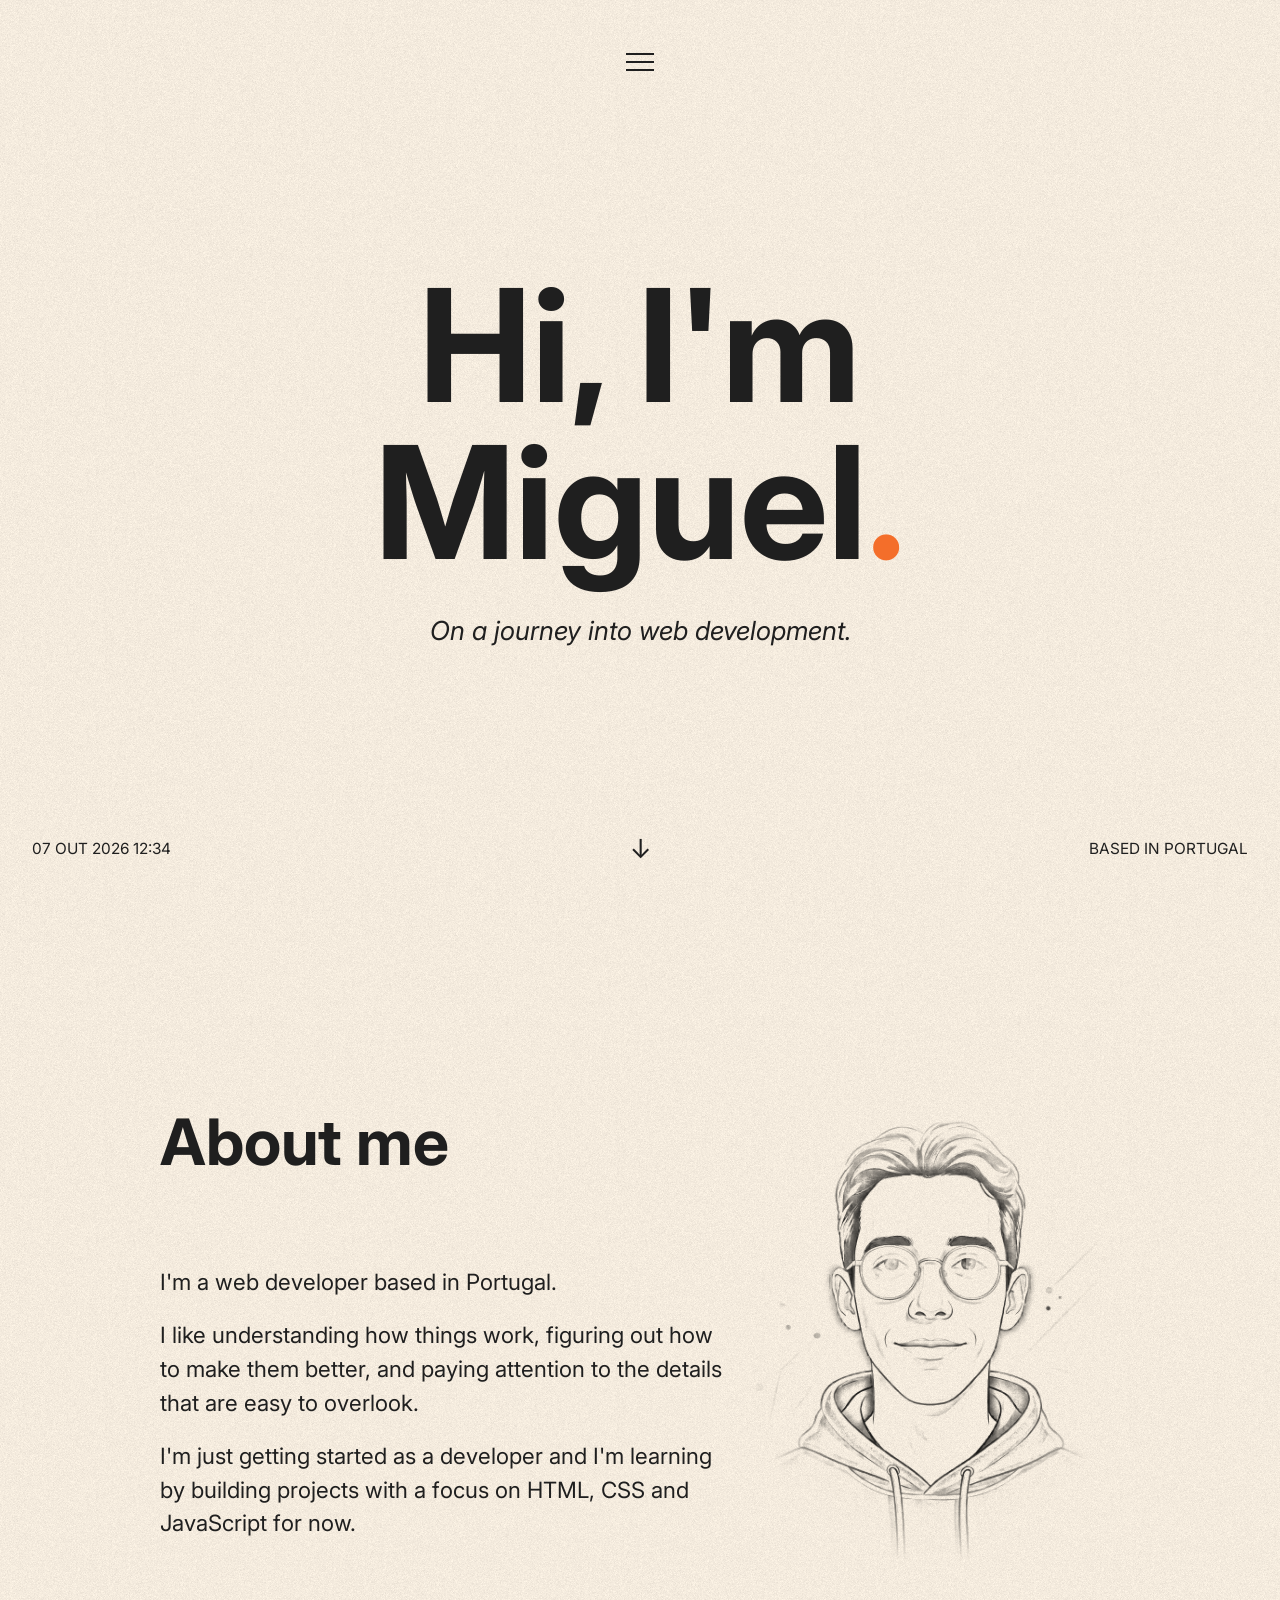
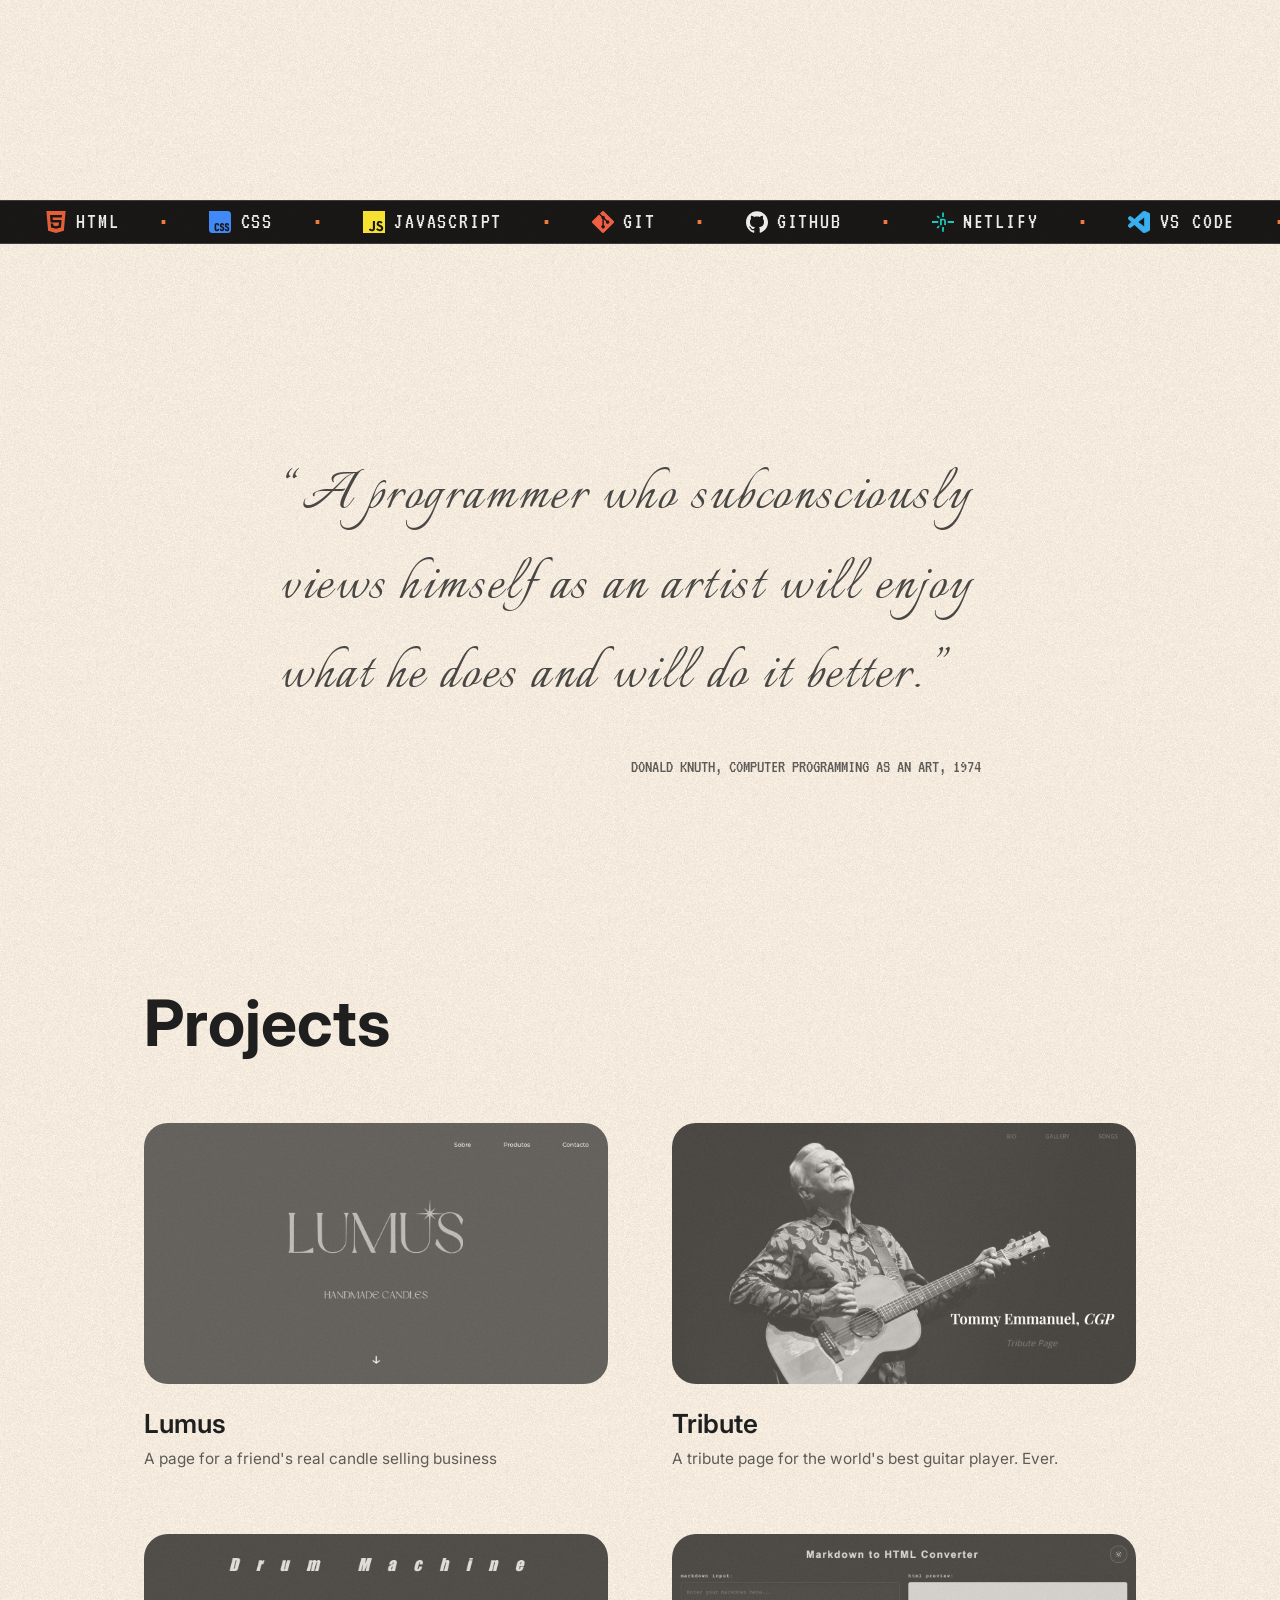
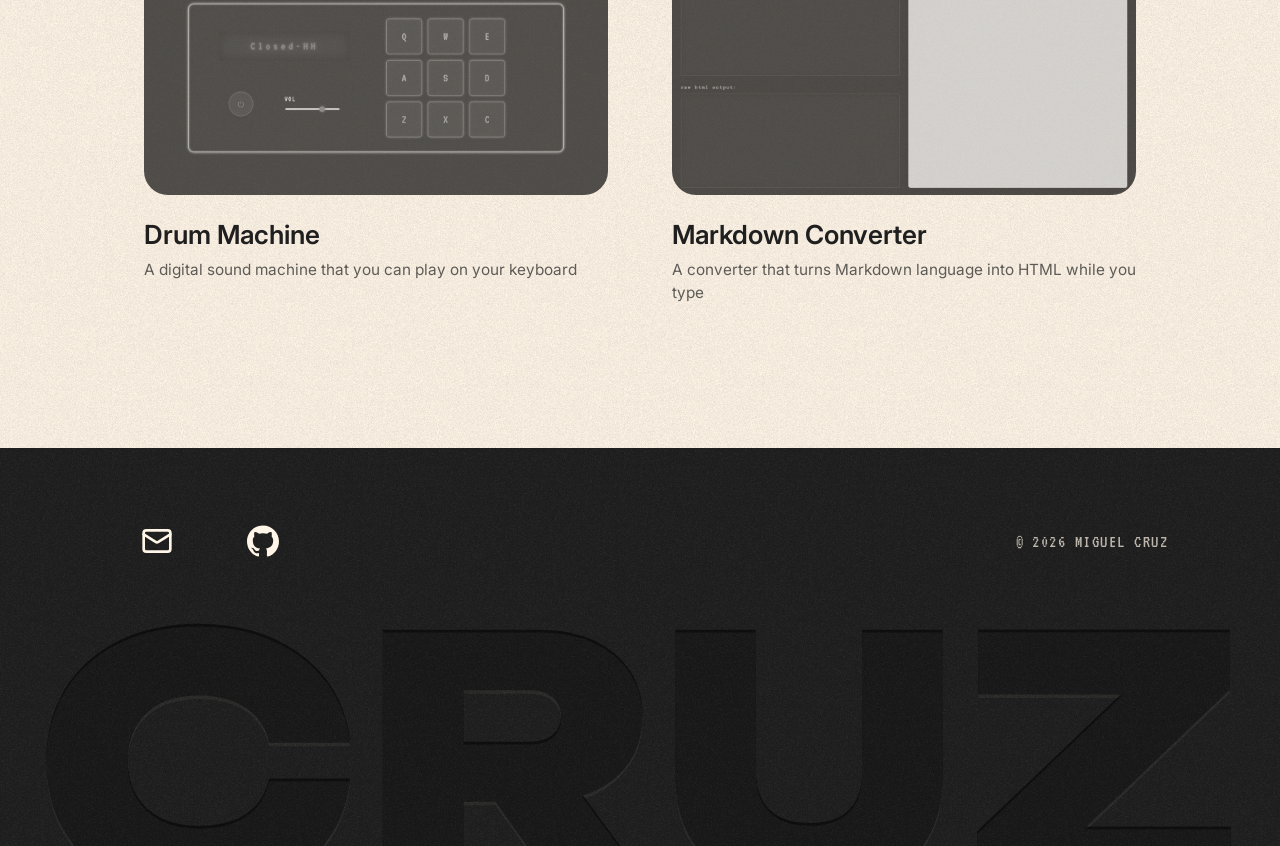
==== personal-portfolio/index.html @ d60a31ed "Add paper grain to page background and polished footer" ====
<!DOCTYPE html>
<html lang="en">
<head>
    <meta charset="UTF-8">
    <meta name="viewport" content="width=device-width, initial-scale=1.0">
    <title>Miguel Cruz | Portfolio</title>
    <meta name="description" content="Portfolio of Miguel Cruz, an aspiring web developer based in Portugal.">

    <!-- Inter font (weights 300 to 700) -->
    <link rel="preconnect" href="https://fonts.googleapis.com">
    <link rel="preconnect" href="https://fonts.gstatic.com" crossorigin>
    <link href="https://fonts.googleapis.com/css2?family=Inter:wght@300..700&family=VT323&family=Italianno&family=Unbounded:wght@800&display=swap" rel="stylesheet">

    <link rel="stylesheet" href="styles.css">
</head>

<body class="debug"> <!-- delete the class="debug" at the end -->



    <!-- === NAVIGATION: 2 links | menu button | 2 links === -->
    <header class="site-header">
        <nav class="island" aria-label="Main">

            <!-- left side: 2 links -->
            <ul class="nav-links nav-links-left">
                <li><a href="#about">About</a></li>
                <li><a href="#projects">Projects</a></li>
            </ul>

            <!-- centre: the three-stripe button (JS will toggle aria-expanded later) -->
            <button class="menu-toggle" type="button" aria-label="Open menu" aria-expanded="false">
                <span></span>
                <span></span>
                <span></span>
            </button>

            <!-- right side: 2 links -->
            <ul class="nav-links nav-links-right">
                <li><a href="#learning">Learning</a></li>
                <li><a href="#contact">Contact</a></li>
            </ul>

        </nav>
    </header>




    <main>
        <!-- === HERO: the first thing a visitor sees === -->
        <section class="hero" id="top">

            <!-- h1 and p div center text -->
            <div class="hero-intro">
                <h1 class="hero-title">Hi, I'm<br>Miguel<span class="dot">.</span></h1>
                <p class="hero-sub">On a journey into <span class="brush">web development</span>.</p>
            </div>

            <!-- bottom row div: clock (left), arrow (centre), location (right) -->
            <div class="hero-details">
                <p class="hero-clock">
                    <span id="clock-date">07 OUT 2026</span>
                    <span id="clock-hours">12</span><span class="clock-colon">:</span><span id="clock-minutes">34</span>
                </p>
                <!-- ↓ is a placeholder; we swap it for an SVG arrow later -->
                <a class="scroll-arrow" href="#about" aria-label="Scroll down">↓</a>
                <p class="hero-location">Based in Portugal</p>
            </div>
        </section>
        



        <!--=== ABOUT SECTION ===-->
        <section class="about" id="about">

            <!-- Title and text -->
            <h2>About me</h2>
            <div class="about-text">
                <p>I'm a web developer based in Portugal.</p>
                <p>I like understanding how things work, figuring out how to make them better, and paying attention to the details that are easy to overlook.</p>
                <p>I'm just getting started as a developer and I'm learning by building projects with a focus on HTML, CSS and JavaScript for now.</p>
            </div>

            <!-- about image -->
            <div class="about-photo">
                <img src="images/me-sketch.png" alt="Sketch portrait of Miguel Cruz">
            </div>
        </section>




        <!--=== STACK STRIP ===-->
        <section class="stack" aria-label="Tools I use">
            <div class="stack-track">

                <ul class="stack-list">
                    <li><span class="icon" style="--icon: url(images/icons/html5.svg)" aria-hidden="true"></span>HTML</li>
                    <li><span class="icon" style="--icon: url(images/icons/css.svg)" aria-hidden="true"></span>CSS</li>
                    <li><span class="icon" style="--icon: url(images/icons/javascript.svg)" aria-hidden="true"></span>JavaScript</li>
                    <li><span class="icon" style="--icon: url(images/icons/git.svg)" aria-hidden="true"></span>Git</li>
                    <li><span class="icon" style="--icon: url(images/icons/github.svg)" aria-hidden="true"></span>GitHub</li>
                    <li><span class="icon" style="--icon: url(images/icons/netlify.svg)" aria-hidden="true"></span>Netlify</li>
                    <li><span class="icon" style="--icon: url(images/icons/vscode.svg)" aria-hidden="true"></span>VS Code</li>
                </ul>

                <!-- exact copy, for the endless loop: hidden from screen readers -->
                <ul class="stack-list" aria-hidden="true">
                    <li><span class="icon" style="--icon: url(images/icons/html5.svg)"></span>HTML</li>
                    <li><span class="icon" style="--icon: url(images/icons/css.svg)"></span>CSS</li>
                    <li><span class="icon" style="--icon: url(images/icons/javascript.svg)"></span>JavaScript</li>
                    <li><span class="icon" style="--icon: url(images/icons/git.svg)"></span>Git</li>
                    <li><span class="icon" style="--icon: url(images/icons/github.svg)"></span>GitHub</li>
                    <li><span class="icon" style="--icon: url(images/icons/netlify.svg)"></span>Netlify</li>
                    <li><span class="icon" style="--icon: url(images/icons/vscode.svg)"></span>VS Code</li>
                </ul>

            </div>
        </section>




        <!--=== QUOTE SECTION ===-->
        <section class="statement">
            <blockquote>
                <p class="statement-text">“A programmer who subconsciously views himself as an artist will enjoy what he does and will do it better.”</p>
                <footer class="statement-source">Donald Knuth, <cite>Computer Programming as an Art</cite>, 1974</footer>
            </blockquote>
        </section>


    

        <!--=== PROJECTS SECTION ===-->
        <section class="projects" id="projects">
            <h2>Projects</h2>
            <div class="project-list">

                <a class="project-card" href="https://lumuscandles.netlify.app" target="_blank" rel="noopener noreferrer">
                    <img src="images/lumus.png" alt="Screenshot of the Lumus candle landing page">
                    <h3>Lumus</h3>
                    <p>A page for a friend's real candle selling business</p>
                </a>

                <a class="project-card" href="https://tribute-page-tommy.netlify.app"   target="_blank" rel="noopener noreferrer">
                    <img src="images/tribute.jpg" alt="Screenshot of the tribute page">
                    <h3>Tribute</h3>
                    <p>A tribute page for the world's best guitar player. Ever.</p>
                </a>

                <a class="project-card" href="https://miguel-drum-machine.netlify.app" target="_blank" rel="noopener noreferrer">
                    <img src="images/drum-machine.png" alt="Screenshot of the drum machine">
                    <h3>Drum Machine</h3>
                    <p>A digital sound machine that you can play on your keyboard</p>
                </a>

                <a class="project-card" href="https://markdown-converter-fcc.netlify.app" target="_blank" rel="noopener noreferrer">
                    <img src="images/markdown-converter.png" alt="Screenshot of the Markdown converter">
                    <h3>Markdown Converter</h3>
                    <p>A converter that turns Markdown language into HTML while you type</p>
                </a>

            </div>
        </section>
    </main>

    <!--=== FOOTER ===-->
    <footer class="site-footer">

        <!-- top row: icon links on the left, copyright on the right (the row pushes them to opposite edges) -->
        <div class="footer-top">
            <nav class="footer-links" aria-label="Footer">
                <!-- icon only, so aria-label tells screen readers what each link is -->
                <a href="mailto:miguelcruz.1715@gmail.com" aria-label="Email">
                    <svg class="footer-icon" viewBox="0 0 24 24" fill="none" stroke="currentColor" stroke-width="2" stroke-linecap="round" stroke-linejoin="round" aria-hidden="true">
                        <rect width="20" height="16" x="2" y="4" rx="2"/>
                        <path d="m22 7-8.97 5.7a1.94 1.94 0 0 1-2.06 0L2 7"/>
                    </svg>
                </a>

                <a href="https://github.com/miguel1715" target="_blank" rel="noopener noreferrer" aria-label="GitHub">
                    <span class="icon" style="--icon: url(images/icons/github.svg)" aria-hidden="true"></span>
                </a>

            </nav>

            <p class="footer-copy">© 2026 Miguel Cruz</p>
        </div>

        <!-- big faded name, decoration only (hidden from screen readers) -->
        <p class="footer-name" aria-hidden="true">CRUZ</p>
    </footer>

    <script src="script.js" defer></script>

</body>
</html>
---- personal-portfolio/styles.css ----
/*.debug * {
  outline: 1px solid red;
}


/*  THEME COLOURS + FONTS + SIZES */

/*  LIGHT THEME  */
:root {
  --bg: #FFF6E8;
  --text: #1F1F1F;
  --accent: #f46e2a;
  --bg-subtle: #F7EBD5;
  --grain: 0.09;
  --grain-blend: multiply;

  --font-main: "Inter", system-ui, -apple-system, "Segoe UI", Roboto, Arial, sans-serif;
  --font-screen: "VT323", "Courier New", monospace;
  --font-hand: "Italianno", "Apple Chancery", cursive;
  --font-display: "Unbounded", "Arial Black", sans-serif;   /* the big footer name */

  --screen-bg: #000;          /* OLED #black */
  --screen-text: #ebebeb;        /* text names */
  --screen-bezel: #2a2a2a;    /* faint edge lines */

  --text-xs: clamp(0.875rem, 0.8rem + 0.2vw, 1rem);
  --text-sm: clamp(1.25rem, 1rem + 0.8vw, 1.875rem);
  --text-md: clamp(2.25rem, 1.2rem + 3.6vw, 4rem);
  --text-lg: clamp(3.5rem, 1.5rem + 6vw, 6.5rem);
  --text-xl: clamp(4rem, 1rem + 11vw, 10.625rem);
}

/*  DARK THEME  */
:root[data-theme="dark"] {
  --bg: #1F1F1F;
  --text: #FFF6E8;
  --accent: #FF8B52;
  --bg-subtle: #2A2A2A;

  --screen-bg: #FFF6E8;
  --screen-text: #1F1F1F;
  --screen-bezel: #E6D8BD;
  --grain: 0.3;
  --grain-blend: overlay;   /* overlay shows on dark colours */
}
:root[data-theme="dark"] .stack-list li:nth-child(3) { /* darker #yellow for theme switch js icon */
  --brand: #d4a900; 
}


/* ABOUT PHOTO LIGHT BULB EFFECT FOR DARK THEME */
:root[data-theme="dark"] .about-photo {

  /* the light: a cream rectangle that the masks cut into a beam */
  background: var(--text);

  /* three marks stacked */
  -webkit-mask-image:   /* safari */
    /* 1. the cone */
    conic-gradient(from 162deg at 50% -55%, transparent 0deg, #000 10deg, #000 26deg, transparent 36deg),
    /* 2. top/bottom fade */
    linear-gradient(to bottom, transparent 0%, #000 8%, #000 35%, transparent 100%),
    /* 3. left/right fade */
    linear-gradient(to left, transparent 0%, #000 40%, #000 60%, transparent 100%);

  mask-image:
    /* 1. the cone */
    conic-gradient(from 162deg at 50% -55%, transparent 0deg, #000 10deg, #000 26deg, transparent 36deg),
    /* 2. top/bottom fade */
    linear-gradient(to bottom, transparent 0%, #000 8%, #000 35%, transparent 100%),
    /* 3. left/right fade */
    linear-gradient(to left, transparent 0%, #000 40%, #000 60%, transparent 100%);

  /* show only where all marks overlap */
  -webkit-mask-composite: source-in;  /* safari */
  mask-composite: intersect;          /* other browsers */

    opacity: 0;   /* the light is OFF: the portrait is there, but very dark */
}

  /* JavaScript adds "is-visible" - light flicker effect */
:root[data-theme="dark"] .about-photo.is-visible {
    animation: bulb-on 0.2s 1.5s step-end forwards;
  /* name | duration | delay | jump between keyframes instead of blending | stay on the last value */
}

/* the flicker: each step is an instant jump */
@keyframes bulb-on {
  0%   { opacity: 1; }   /* switch flicks on */
  30%  { opacity: 0.12; } /* flickers off */
  55%  { opacity: 1; }   /* on */
  70%  { opacity: 0.4; } /* dips */
  85%  { opacity: 1; }  /* on, and it stays */
  100% { opacity: 1; }
}

:root[data-theme="dark"] .about-photo img {
  filter: none;   /* no blur and no fade: the sketch is simply there */
}

/*  --------------------------------  */


/*  RESET PAGE LAYOUT  */
*, *::before, *::after {
  margin: 0;
  padding: 0;
  box-sizing: border-box;
}

html {
  scroll-behavior: smooth;
}


/*  --------------------------------  */


/*  MAIN PAGE STYLING  */

body {
  background-color: var(--bg);
  color: var(--text);
  font-family: var(--font-main);
  font-size: var(--text-sm);
  font-weight: 400;
  line-height: 1.5;
  position: relative;   /* the grain layer is positioned inside the body */
}

/* PAPER GRAIN: a noise layer behind all the content, over the page colour */
body::before {
  content: "";
  position: absolute;
  inset: 0;                        /* covers the whole page, top to bottom */
  z-index: -1;                     /* behind the text and images, above the background colour */
  background-image: url(images/noise.png);   /* the same noise file as the footer */
  mix-blend-mode: var(--grain-blend);   /* each theme picks its own blend */
  opacity: var(--grain);           /* strength comes from the theme variable above */
  pointer-events: none;            /* clicks go through it */
}

h1 {
  font-size: var(--text-xl);
  font-weight: 700;
  line-height: 1;
}

h2 {
  font-size: var(--text-md);
  font-weight: 700;
  line-height: 1.1;
}

h3 {
  font-size: var(--text-sm);
  font-weight: 600;
}

a {
  color: inherit;
  text-decoration: none;
}

img {
  display: block;
  max-width: 100%;
}


/*  --------------------------------  */


/*  NAV: THE ISLAND  */

.site-header {
  --island-size: 75px;  /* the full size. The island inherits it; the scrolled rule overrides it only on the island */
  --island-hover-size: 75px;  /* same as --island-size, so hover square and open bar are the same height */
  position: fixed;
  top: 1.5rem;
  left: 0;
  width: 100%;
  height: var(--island-size); /* the header is always as tall as the biggest island */
  z-index: 100;
  display: flex;
  justify-content: center;    /* centred horizontally */
  align-items: center;   /* centred vertically */
  padding: 0 2rem;
  pointer-events: none;  /* the empty strip doesn't block clicks on the page below */
}

/* the island itself: one box that changes width */
.island {
  position: relative;   /* lets the #black ::before layer sit inside the island */
  pointer-events: auto;  /* the island is clickable */
  display: flex;
  align-items: center;
  width: var(--island-size);  /* CLOSED: a square, same size as the button */
  height: var(--island-size);
  background: transparent;  /* ::before layer adds the background */
  color: var(--text);
  border-radius: 25%;
  overflow: hidden;  /* hides the links while narrow, and rounds off the #black layer's corners */
  transition: width 0.6s cubic-bezier(0.32, 0.72, 0, 1),  /* Apple-like curve */
              height 0.4s cubic-bezier(0.32, 0.72, 0, 1),  
              border-radius 0.6s cubic-bezier(0.32, 0.72, 0, 1),
              color 0.35s
}

/* THE BLACK LAYER: sits behind the stripes and links, covers the whole island */
.island::before {
  content: "";
  position: absolute;
  inset: 0;  /* fills the island, and follows it as it stretches */
  background: var(--text);
  clip-path: circle(0% at 50% 50%);  /* HIDDEN: a circle of size 0 in the exact centre */
  transition: clip-path 0.50s ease;
}

/* HOVER while closed: the circle grows until the square is full */
.island:not(.is-open):hover,
.island:not(.is-open):has(.menu-toggle:focus-visible) {
  color: var(--bg);    /* stripes turn #white */
  --island-size: var(--island-hover-size);  /* grows by size, not by scale, so the stripes stay the same */
}

.island:not(.is-open):hover::before,
.island:not(.is-open):has(.menu-toggle:focus-visible)::before {
  clip-path: circle(75% at 50% 50%);
}

/* JavaScript adds the class "is-open" */
.island.is-open {
  width: 100%;   /* stretches across the header */
  border-radius: 40px;
  color: var(--bg);
}

.island.is-open::before {
  clip-path: circle(150% at 50% 50%); /* much bigger, so the long bar is fully #black */
}

/* SCROLLED + closed: */
.island.is-scrolled:not(.is-open) {
  --island-size: 48px;
  color: var(--bg);   /* #white stripes on the #black square */
}

.island.is-scrolled:not(.is-open)::before {
  clip-path: circle(75% at 50% 50%);   /* #black layer fully on */
}

/* hovering it brings back the full-size version */
.island.is-scrolled:not(.is-open):hover {
  --island-size: var(--island-hover-size);
}


/* THE BUTTON inside the island */
.menu-toggle {
  position: relative;    /* keeps the button painted on top of the #black layer */
  display: flex;
  flex-direction: column;   /* stacks the 3 stripes */
  justify-content: center;
  align-items: center;   /* centres the stripes horizontally, whatever the button width */
  gap: 6px;
  width: var(--island-size);  /* same number as the island */
  height: var(--island-size);
  padding: 0;                 /* no more size-based padding */
  background: transparent;
  border: none;
  color: inherit;   /* uses the island's colour */
  cursor: pointer;
}

.menu-toggle span {
  display: block;
  width: 28px;
  height: 2px;
  background: currentColor;  /* stripes follow the colour above */
}


/* THE LINK LISTS */
.nav-links {
  position: relative; /* paints the links above the #black layer */
  list-style: none;
  display: flex;
  justify-content: space-evenly;
  flex: 1;  /* each list takes half of the free space... */
  min-width: 0;  /* flex item shrinks to nothing */
  font-size: var(--text-xs);
  white-space: nowrap; /* link text never wraps during the resize */
  opacity: 0;  /* CLOSED: invisible... */
  visibility: hidden;
  transition: opacity 0.25s, visibility 0s 0.25s;
}

.island.is-open .nav-links {
  opacity: 1;
  visibility: visible;
  transition: opacity 0.7s 0.1s, visibility 0s;  /* waits 0.1s so the bar is partly open first */
}

/* LINK HOVER: colored underline grows left to right, shrinks right to left */
.nav-links a {
  position: relative;
  padding-block: 0.25rem;
}

.nav-links a::after {
  content: "";
  position: absolute;
  left: 0;
  bottom: 0;
  width: 100%;
  height: 2px;
  background: var(--accent);
  transform: scaleX(0);     /* hidden: squashed to zero width */
  transform-origin: left;     /* leaving: shrinks toward the left */
  transition: transform 0.3s;
}

.nav-links a:hover::after,
.nav-links a:focus-visible::after {
  transform: scaleX(1);
  transform-origin: left;  /* starting: grows from the left */
}


/*  --------------------------------  */


/*  HERO  */
.hero {
  min-height: 100svh;   /* full visible screen height */
  display: flex;
  flex-direction: column;   /* title, subtitle, then bottom row, top to bottom */
  padding: 6rem 2rem 2rem;   /* big top padding so the fixed nav doesn't cover the text */
}

.hero-intro {
  margin-top: auto;
  align-self: center;
  text-align: center;
}

.dot {
  color: var(--accent);
}

.hero-sub {
  margin-top: 1.5rem;
  font-size: var(--text-sm);
  font-weight: 400;
  line-height: 2;
  font-style: italic;
}

.brush {
  position: relative;
}

.hero-details {
  margin-top: auto; /* pushes the bottom row to the bottom of the hero */
  display: grid;
  grid-template-columns: 1fr auto 1fr;
  align-items: center;
  font-size: var(--text-xs);
  text-transform: uppercase;
}

.hero-location {
  justify-self: end;
}

.scroll-arrow {
  font-size: var(--text-sm);
}


/*  --------------------------------  */


/*  ABOUT SECTION */

.about {
  min-height: 100svh;
  display: grid;
  grid-template-columns: 3fr 2fr;   /* text column | photo column */
  gap: 2rem 0.5rem;
  align-items: center; 
  align-content: center;
  max-width: 64rem;
  margin-inline: auto;
  padding: 10rem 2rem 13rem;
}

.about-photo {
  aspect-ratio: 4 / 5; /* portrait shape */
  grid-column: 2;    /* right-hand column */
  grid-row: 1 / 3; /* starts at row 1 (level with the title) and ends after row 2 (the text) */
}

.about-photo img {
  width: 100%;
  height: 100%;
  object-fit: cover;
  
  /* image blend and sketch like effect */
  mix-blend-mode: multiply;
  
  -webkit-mask-image: radial-gradient(ellipse closest-side at center, #000 60%, transparent 100%);
  mask-image: radial-gradient(ellipse closest-side at center, #000 60%, transparent 100%);

  filter: blur(40px) opacity(0); /* hidden state: blurry and invisible */
  transition: filter 2s ease;  /* it takes 2 seconds to sharpen and appear */
}

/* JavaScript toggle Class */
.about-photo.is-visible img {
  filter: blur(0) opacity(1);
}

.about-text {
  max-width: 45ch;      /* about 45 characters per line */
  align-self: end;      /* the text block sits at the bottom, level with the photo's bottom */
  font-size: 1.4rem;
  line-height: 1.5;
  padding-bottom: 24px;
}

/* the reset removed paragraph margins, so we add space between the two paragraphs */
.about-text p + p {
  margin-top: 1.25rem;
}

/*  --------------------------------  */


/*  STACK STRIP  */

.stack {
  --stack-gap: 4rem;
  position: relative;
  padding: 0.4rem 0;
  background: var(--screen-bg);
  color: var(--screen-text);
  border-block: 1px solid var(--screen-bezel);
  overflow: hidden;
  filter: opacity(90%);
}

/* the track holds both lists side by side, and slides to the left */
.stack-track {
  display: flex;
  width: max-content;  /* as wide as both lists together */
  animation: stack-scroll 20s linear infinite; /* 20 seconds per loop, constant speed, forever */
}


.stack-list {
  list-style: none;
  display: flex;
  flex-shrink: 0;
  min-width: 100vw;               /* still fills wide monitors */
  font-family: var(--font-screen);
  font-size: 1.4rem;
  line-height: 1.3;
  text-transform: uppercase;
  letter-spacing: 0.08em;
}

/* each item grows equally to fill the list, with half a gap of space on each side */
.stack-list li {
  position: relative;                   /* the dot is positioned against this li */
  flex: 1 0 auto;                       /* grow to share any free space, never shrink */
  display: flex;
  justify-content: center;              /* icon + name stay centred in the li */
  padding-inline: calc(var(--stack-gap) / 2);
  align-items: center;
}

/* the dot sits on the right edge of the li, i.e. exactly between two items */
.stack-list li::after {
  content: "•";
  position: absolute;
  color: var(--accent);
  right: 0;
  transform: translateX(50%);           /* centres the dot on that edge */
}

.icon {
  display: inline-block;
  width: 1em;                  /* as big as the text */
  height: 1em;
  margin-right: 0.4em;
  background: currentColor;    /* uses the colour of the text */
  
  /* Safari */
  -webkit-mask: var(--icon) center / contain no-repeat;   
  mask: var(--icon) center / contain no-repeat;
}

/* each icon takes its own brand colour (set per item below) */
.stack-list .icon {
  color: var(--brand, #fff); /* falls back to #white if an item has no colour */
}

/* brand colours, in the same order as the list in your HTML */
.stack-list li:nth-child(1) { --brand: #e34f26; }  /* HTML5 */
.stack-list li:nth-child(2) { --brand: #2d7ff9; }  /* CSS */
.stack-list li:nth-child(3) { --brand: #f7df1e; }  /* JavaScript */
.stack-list li:nth-child(4) { --brand: #f05032; }  /* Git */
.stack-list li:nth-child(5) { --brand: var(--screen-text); }  /* GitHub: follows the strip's text colour */
.stack-list li:nth-child(6) { --brand: #00c7b7; }  /* Netlify */
.stack-list li:nth-child(7) { --brand: #23a9f2; }  /* VS Code */



/*  --------------------------------  */


/*  STATEMENT SECTION */

.statement {
  padding: 13rem 9rem;
  display: flex;
  justify-content: center;
  align-items: center;
}

.statement-text {
  font-family: var(--font-hand);
  font-size: calc(var(--text-md));
  max-width: 30ch;
  font-weight: 400;
  line-height: 1.4;
  letter-spacing: 0.04em;
  opacity: 0.8;
  filter: blur(0.4px);
}


/* who said it, below the quote */
.statement-source {
  margin-top: 2rem;
  padding-right: 1.2rem;
  font-family: var(--font-screen);
  font-size: 1.15rem;
  text-transform: uppercase;
  opacity: 0.7;
  text-align: end;
}

.statement-source cite {
  font-style: normal;   /* cite was italic by default */
}

/*  --------------------------------  */


/*  PROJECTS SECTION  */
.projects {
  padding: 0rem 9rem 9rem;
}

.projects h2 {
  margin-bottom: 4rem;
}

.project-list {
  display: grid;
  grid-template-columns: repeat(2, 1fr); /* 2x2 grid for four projects */
  gap: 4rem;     /* 4rem between rows, 4rem between columns */
}

.project-card img {
  width: 100%;
  aspect-ratio: 16 / 9;   /* matches your screenshots, so almost nothing is cropped */
  object-fit: cover;    /* crops to fill the box instead of squashing */
  border-radius: 24px;
  background: var(--bg-subtle);  /* shows a tinted box until the image exists */
}

.project-card h3 {
  position: relative;   /* the underline is positioned relative to the title */
  display: inline-block;   /* title line box is only as wide as the title */
  margin-top: 1.25rem;
  margin-bottom: 0.1rem;   /* more space between the title and the paragraph */
  padding-bottom: 0.15rem; /* room below the letters, so tjhe letters g and j never touch the underline */
}

/* the #orange line: hidden at rest, same behaviour as the nav links */
.project-card h3::after {
  content: "";
  position: absolute;
  left: 0;
  bottom: 0;
  width: 100%;
  height: 2px;
  background: var(--accent);
  transform: scaleX(0);  /* shrinked to nothing */
  transform-origin: left;   /* grows from the left, shrinks back toward the left */
  transition: transform 0.3s;
}

/* hovering anywhere on the card draws the line */
.project-card:hover h3::after,
.project-card:focus-visible h3::after {
  transform: scaleX(1);
}

.project-card p {
  font-size: var(--text-xs);
  opacity: 0.7;      /* a bit softer than the title */
}


/*  --------------------------------  */



/* === FOOTER === */
.site-footer {
    overflow: hidden; /* crops the big name at the bottom edge */
    padding: 4rem 1rem 0;
    background: var(--text);  /* the colours swap depending on the theme */
    color: var(--bg);
    position: relative; /* the grain layer is positioned inside the footer */
}

/* grain: a layer of noise laid over the whole footer */
.site-footer::after {
    content: "";    /* needs a content to exist */
    position: absolute;
    inset: 0;  /* covers the whole footer */
    background-image: url(images/noise.png);
    mix-blend-mode: soft-light;   /* mixes the noise into what's underneath instead of covering it */
    opacity: 0.17;   /* how strong the grain is */
    pointer-events: none;   /* the icons still react */
}

.footer-top {
    padding: 0rem 6rem 0rem 7rem;
    display: flex;
    justify-content: space-between;
    align-items: center;
    flex-wrap: wrap;  /* stacks on narrow screens */
    gap: 1.5rem 2rem;
}

.footer-copy {
    font-family: var(--font-screen); /* VT323, like the strip */
    font-size: 1.15rem;
    text-transform: uppercase;
    letter-spacing: 0.08em;
    opacity: 0.7;
}

.footer-links {
    display: flex;
    gap: 3rem;
}

/* plain icon links for now: no border or background, styling comes later */
.footer-links a {
    display: flex;
    padding: 13px;
}

.footer-links .icon {
    width: 2rem;
    height: 2rem;
    margin-right: 0;
}

.footer-icon {
    width: 2rem;
    height: 2rem;
}

/* hover styling / spinning */
.footer-links .icon,
.footer-icon {
    transition: transform 0.7s cubic-bezier(0.34, 1.56, 0.64, 1);   /* the 1.56 being > 1 makes the coin effect go beyond the 180º a bit and bounce back */
}

.footer-links a:hover .icon,
.footer-links a:hover .footer-icon,
.footer-links a:focus-visible .icon,
.footer-links a:focus-visible .footer-icon {
    transform: perspective(300px) rotateY(180deg) scale(1.15);
}


/* the big name: wide, dim and cropped by the footer's bottom edge */
.footer-name {
    margin-top: 1rem;
    font-family: var(--font-display);
    font-size: 27cqw;   /* no container here, so this is 1% of the screen width, like vw */    
    font-weight: 800;
    line-height: 0.75;
    text-align: center;
    color: color-mix(in srgb, var(--text) 82%, black); /* letters a bit darker than the footer, so they look pressed in */
    text-shadow:
        0 -0.008em 0 rgba(0, 0, 0, 0.55),  /* dark edge on top. the rim casts into the letter */
        0 0.01em 0 color-mix(in srgb, var(--bg) 5%, transparent);  /* light edge underneath catching the lower lip */
    transform: translateY(18%);
    user-select: none;
    pointer-events: none;  /* this fixes the icons not working when hovered. bit name covers the bottom of the button */
}


/*  --------------------------------  */



/*  ANIMATIONS  */

/* moving the track left by 50% */
@keyframes stack-scroll {
  to { transform: translateX(-50%); }
}


/*  --------------------------------  */


/*  ACCESSIBILITY  */

/* turns smooth scrolling and other animations off for people who ask their system for less motion */
@media (prefers-reduced-motion: reduce) {
  html { scroll-behavior: auto; }
  
  /* stops stack bar motion */
  .stack-track {
    animation: none; width: auto; justify-content: center; 
  }
  .stack-list {
    min-width: 0; 
  }
  .stack-list[aria-hidden="true"] {
    display: none;
  }

    /* dark theme: skip the flicker, the light is just on */
  :root[data-theme="dark"] .about-photo {
    opacity: 1;
  }
  :root[data-theme="dark"] .about-photo.is-visible {
    animation: none;
  }

    /* footer icons: no spin */
  .footer-links a:hover .icon,
  .footer-links a:hover .footer-icon,
  .footer-links a:focus-visible .icon,
  .footer-links a:focus-visible .footer-icon {
    transform: none;
  }
}


/*  --------------------------------  */


/*  RESPONSIVENESS  */

/* on narrow screens the two columns stack: title above, text below */
@media (max-width: 800px) {
  .about {
    grid-template-columns: 1fr;
  }
}

/* only on devices with a mouse: greyscale at rest, colour on hover */
@media (hover: hover) and (pointer: fine) {
  .project-card img {
    filter: grayscale(1) opacity(70%);
    transition: filter 0.4s, transform 0.4s;
  }

  .project-card:hover img,
  .project-card:focus-visible img {
    filter: grayscale(0) opacity(100%);   /* colour comes back */
    transform: scale(1.02);
  }
}
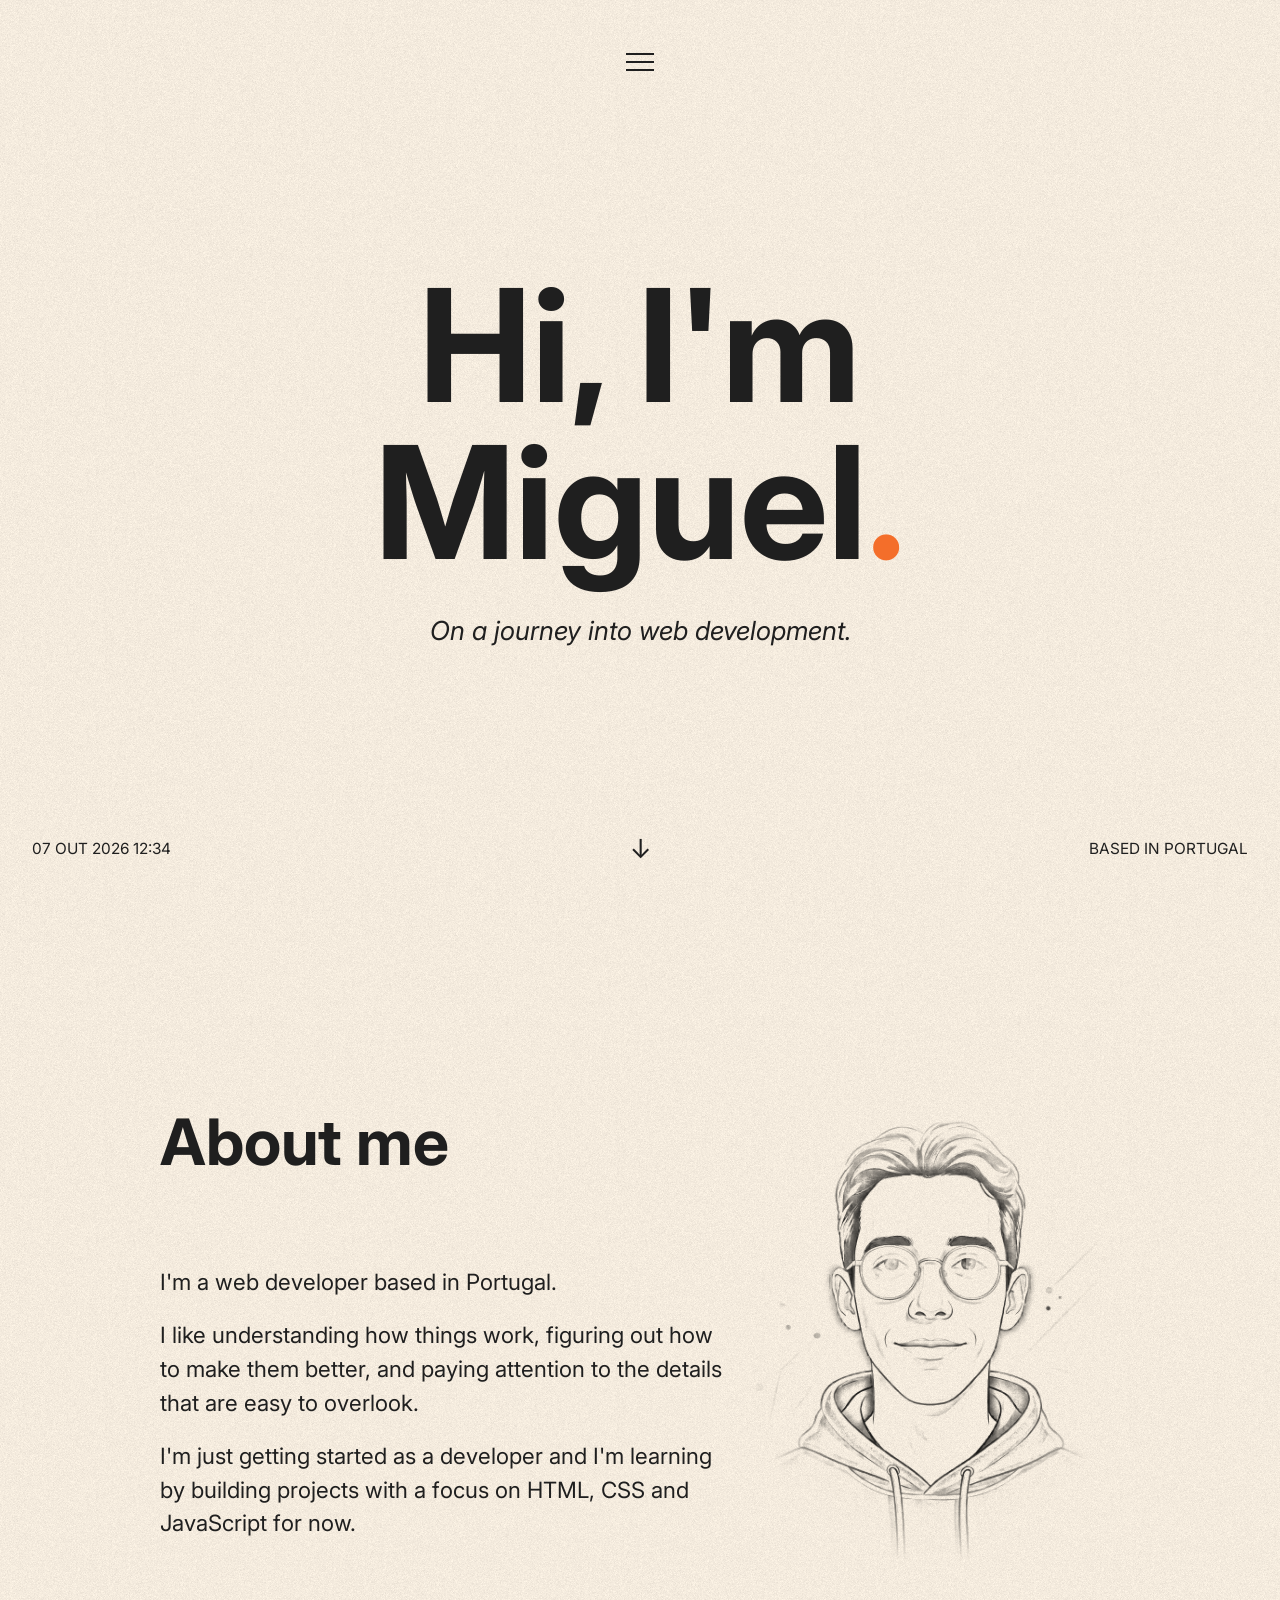
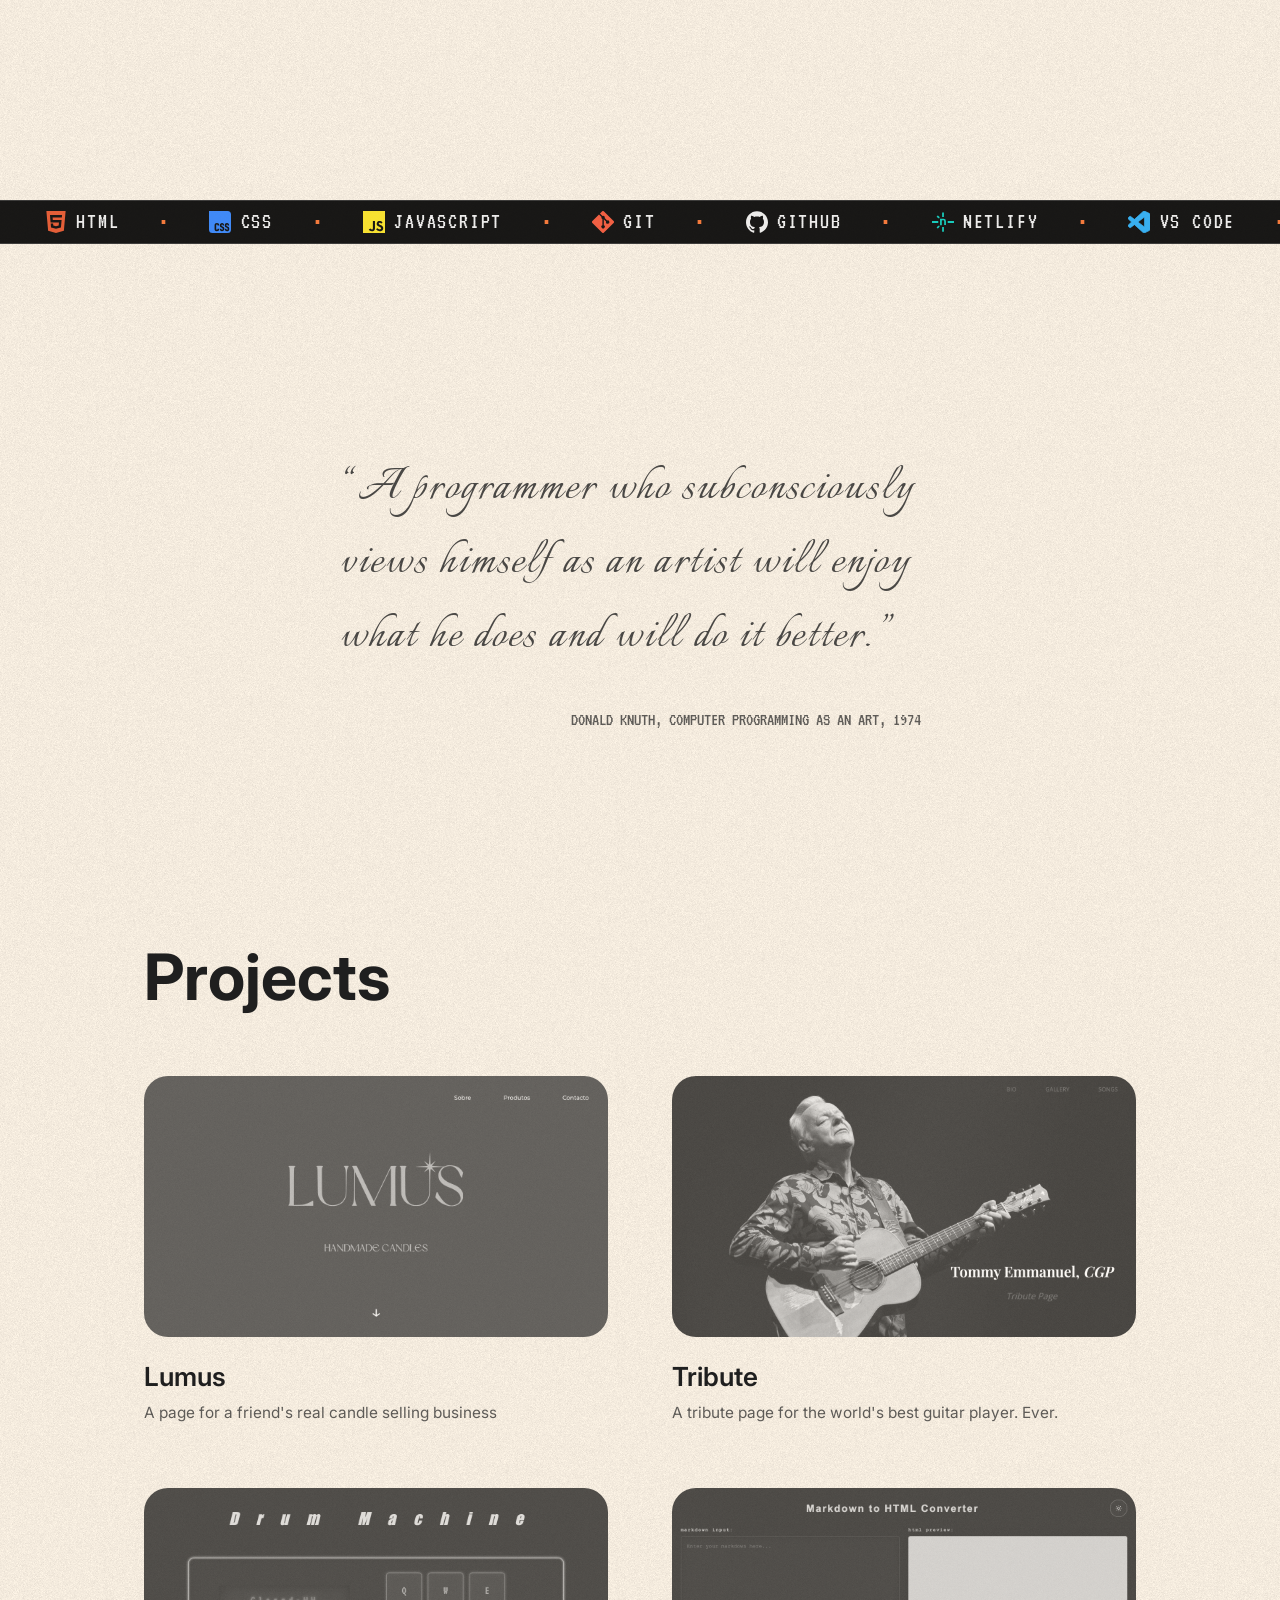
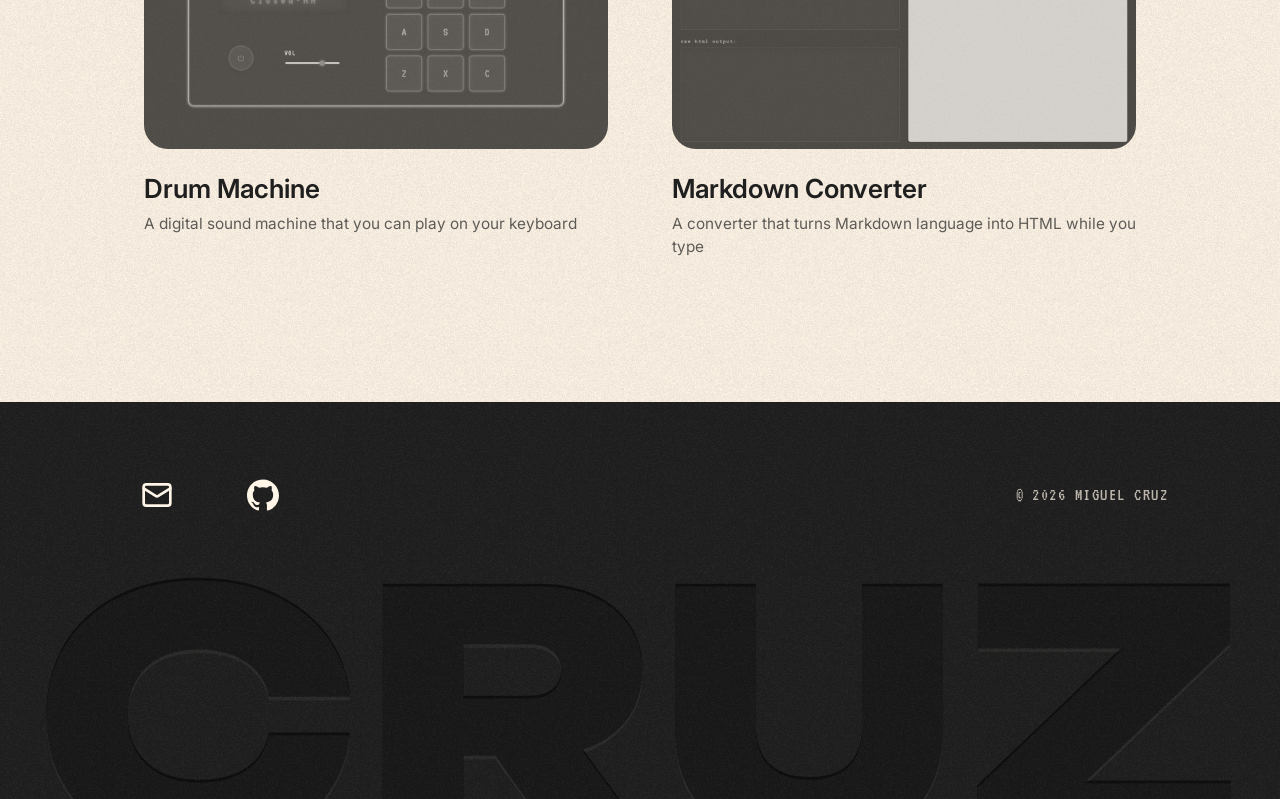
==== commit 8ff0537c: "Add theme switch, finish nav and footer, fix Firefox footer lag" ====
--- a/personal-portfolio/index.html
+++ b/personal-portfolio/index.html
@@ -14,15 +14,13 @@
     <link rel="stylesheet" href="styles.css">
 </head>
 
-<body class="debug"> <!-- delete the class="debug" at the end -->
+<body>
 
-
-
-    <!-- === NAVIGATION: 2 links | menu button | 2 links === -->
+    <!-- === NAVIGATION: 2 links | menu button | 1 link + 1 button === -->
     <header class="site-header">
         <nav class="island" aria-label="Main">
 
-            <!-- left side: 2 links -->
+           <!-- left side: about + projects -->
             <ul class="nav-links nav-links-left">
                 <li><a href="#about">About</a></li>
                 <li><a href="#projects">Projects</a></li>
@@ -35,17 +33,20 @@
                 <span></span>
             </button>
 
-            <!-- right side: 2 links -->
+            <!-- right side: contact + theme button -->
             <ul class="nav-links nav-links-right">
-                <li><a href="#learning">Learning</a></li>
                 <li><a href="#contact">Contact</a></li>
+                <!-- theme switch -->
+                <li>
+                    <button class="theme-toggle" type="button" aria-label="Switch to dark theme">
+                        <span class="theme-labels" aria-hidden="true"><span>Light</span><span>Dark</span></span>
+                        <span class="theme-thumb" aria-hidden="true"></span>
+                    </button>
+                </li>
             </ul>
 
         </nav>
     </header>
-
-
-
 
     <main>
         <!-- === HERO: the first thing a visitor sees === -->
@@ -63,14 +64,12 @@
                     <span id="clock-date">07 OUT 2026</span>
                     <span id="clock-hours">12</span><span class="clock-colon">:</span><span id="clock-minutes">34</span>
                 </p>
-                <!-- ↓ is a placeholder; we swap it for an SVG arrow later -->
+                <!-- ↓ is a placeholder ??  -->
                 <a class="scroll-arrow" href="#about" aria-label="Scroll down">↓</a>
                 <p class="hero-location">Based in Portugal</p>
             </div>
         </section>
         
-
-
 
         <!--=== ABOUT SECTION ===-->
         <section class="about" id="about">
@@ -168,8 +167,7 @@
     </main>
 
     <!--=== FOOTER ===-->
-    <footer class="site-footer">
-
+    <footer class="site-footer" id="contact">
         <!-- top row: icon links on the left, copyright on the right (the row pushes them to opposite edges) -->
         <div class="footer-top">
             <nav class="footer-links" aria-label="Footer">
@@ -181,20 +179,16 @@
                     </svg>
                 </a>
 
-                <a href="https://github.com/miguel1715" target="_blank" rel="noopener noreferrer" aria-label="GitHub">
+                <a href="https://github.com/miguel1715" target="_blank" aria-label="GitHub">
                     <span class="icon" style="--icon: url(images/icons/github.svg)" aria-hidden="true"></span>
                 </a>
-
             </nav>
-
             <p class="footer-copy">© 2026 Miguel Cruz</p>
         </div>
 
         <!-- big faded name, decoration only (hidden from screen readers) -->
         <p class="footer-name" aria-hidden="true">CRUZ</p>
     </footer>
-
     <script src="script.js" defer></script>
-
 </body>
 </html>
--- a/personal-portfolio/styles.css
+++ b/personal-portfolio/styles.css
@@ -1,8 +1,3 @@
-/*.debug * {
-  outline: 1px solid red;
-}
-
-
 /*  THEME COLOURS + FONTS + SIZES */
 
 /*  LIGHT THEME  */
@@ -81,17 +76,7 @@
   /* JavaScript adds "is-visible" - light flicker effect */
 :root[data-theme="dark"] .about-photo.is-visible {
     animation: bulb-on 0.2s 1.5s step-end forwards;
-  /* name | duration | delay | jump between keyframes instead of blending | stay on the last value */
-}
-
-/* the flicker: each step is an instant jump */
-@keyframes bulb-on {
-  0%   { opacity: 1; }   /* switch flicks on */
-  30%  { opacity: 0.12; } /* flickers off */
-  55%  { opacity: 1; }   /* on */
-  70%  { opacity: 0.4; } /* dips */
-  85%  { opacity: 1; }  /* on, and it stays */
-  100% { opacity: 1; }
+  /* name, duration, delay, jump between keyframes, stay on the last value */
 }
 
 :root[data-theme="dark"] .about-photo img {
@@ -287,6 +272,7 @@
   list-style: none;
   display: flex;
   justify-content: space-evenly;
+  align-items: center;
   flex: 1;  /* each list takes half of the free space... */
   min-width: 0;  /* flex item shrinks to nothing */
   font-size: var(--text-xs);
@@ -327,6 +313,70 @@
   transform-origin: left;  /* starting: grows from the left */
 }
 
+/* THEME SWITCH BUTTON  */
+.theme-toggle {
+  position: relative;
+  display: flex;
+  align-items: center;
+  width: 8rem;
+  height: 2.6rem;
+  padding: 10px 5px 10px;
+  background: transparent;
+  border: 1.5px solid color-mix(in srgb, currentColor 35%, transparent);   /* faint edge, like before */
+  border-radius: 0.6rem;            /* about 25% of the height: a fixed value, because 25% of the width would be too round */
+  color: inherit;                   /* follows the island colour */
+  cursor: pointer;
+  transition: border-color 0.3s;
+}
+
+.theme-toggle:hover,
+.theme-toggle:focus-visible {
+  border-color: currentColor;       /* the edge gets stronger when you point at it */
+}
+
+/* the two words, one in each half of the track */
+.theme-labels {
+  display: grid;
+  grid-template-columns: 1fr 1fr;   /* Light on the left half, Dark on the right half */
+  width: 100%;
+  font-family: var(--font-screen);  /* VT323, like the strip */
+  font-size: 1.15rem;
+  line-height: 1;
+  text-transform: uppercase;
+  letter-spacing: 0.08em;
+  text-align: center;
+}
+
+/* the thumb: covers one half, hides the word under it */
+.theme-thumb {
+  position: absolute;
+  top: 2px;
+  bottom: 2px;
+  left: 2px;
+  width: calc(50% - 2px);
+  background: currentColor;         /* same colour as the words, so the covered word disappears */
+  border-radius: calc(0.6rem - 2px);
+  transform: translateX(100%);      /* LIGHT theme: thumb on the right, so it covers Dark and reveals Light */
+  transition: transform 0.4s cubic-bezier(0.32, 0.72, 0, 1);   /* the same smooth curve as the island */
+}
+
+/* a little grip line on the thumb */
+.theme-thumb::after {
+  content: "";
+  position: absolute;
+  top: 30%;
+  bottom: 30%;
+  left: 50%;
+  width: 2px;
+  background: var(--text);          /* the island's background colour, so it contrasts with the thumb */
+  transform: translateX(-50%);
+}
+
+/* DARK theme */
+:root[data-theme="dark"] .theme-thumb {
+  transform: translateX(0);
+}
+
 
 /*  --------------------------------  */
 
@@ -532,7 +582,7 @@
 
 .statement-text {
   font-family: var(--font-hand);
-  font-size: calc(var(--text-md));
+  font-size: 53px;
   max-width: 30ch;
   font-weight: 400;
   line-height: 1.4;
@@ -708,7 +758,21 @@
         0 0.01em 0 color-mix(in srgb, var(--bg) 5%, transparent);  /* light edge underneath catching the lower lip */
     transform: translateY(18%);
     user-select: none;
-    pointer-events: none;  /* this fixes the icons not working when hovered. bit name covers the bottom of the button */
+    pointer-events: none;  /* this fixes the icons not working when hovered. big name covers the bottom of the button */
+}
+
+/* DARK THEME */
+:root[data-theme="dark"] .site-footer::after {
+    mix-blend-mode: multiply;   /* multiply shows on light colours, like the page */
+    opacity: 0.09;     /* the same strength as --grain in the light theme */
+}
+
+/* DARK THEME carved name */
+:root[data-theme="dark"] .footer-name {
+    color: color-mix(in srgb, var(--text) 97%, black);
+    text-shadow:
+        0 -0.007em 0 rgba(70, 50, 20, 0.3),   /* warm shade on the top edge, no blur */
+        0 0.009em 0 #fff;  /* white lip on the bottom edge, no blur */
 }
 
 
@@ -721,6 +785,16 @@
 /* moving the track left by 50% */
 @keyframes stack-scroll {
   to { transform: translateX(-50%); }
+}
+
+/* the flicker: each step is an instant jump */
+@keyframes bulb-on {
+  0%   { opacity: 1; }   /* switch flicks on */
+  30%  { opacity: 0.12; } /* flickers off */
+  55%  { opacity: 1; }   /* on */
+  70%  { opacity: 0.4; } /* dips */
+  85%  { opacity: 1; }  /* on, and it stays */
+  100% { opacity: 1; }
 }
 
 
@@ -744,7 +818,7 @@
     display: none;
   }
 
-    /* dark theme: skip the flicker, the light is just on */
+  /* dark theme: skip the flicker, the light is just on */
   :root[data-theme="dark"] .about-photo {
     opacity: 1;
   }
@@ -752,13 +826,18 @@
     animation: none;
   }
 
-    /* footer icons: no spin */
+  /* footer icons: no spin */
   .footer-links a:hover .icon,
   .footer-links a:hover .footer-icon,
   .footer-links a:focus-visible .icon,
   .footer-links a:focus-visible .footer-icon {
     transform: none;
   }
+
+  /* theme switch: the slider jumps instead of sliding */
+  .theme-thumb {
+    transition: none;
+  }
 }
 
 
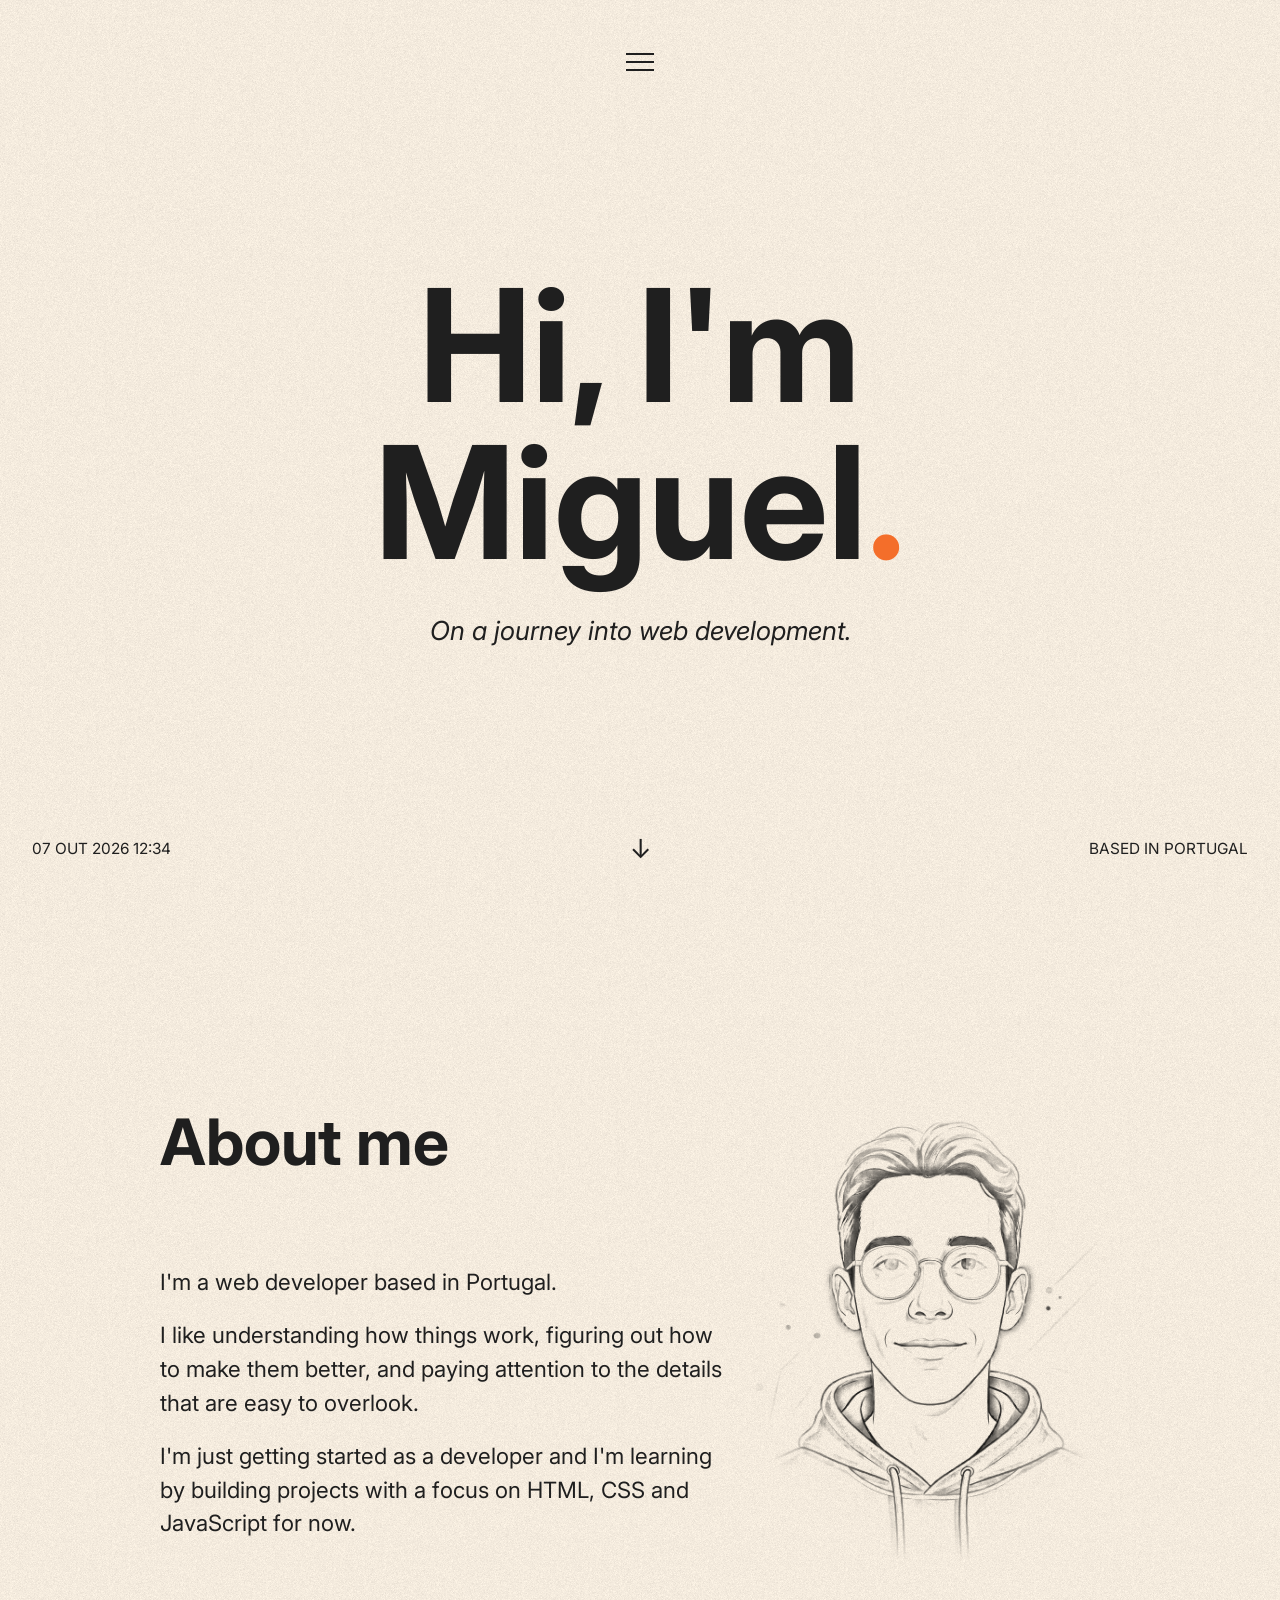
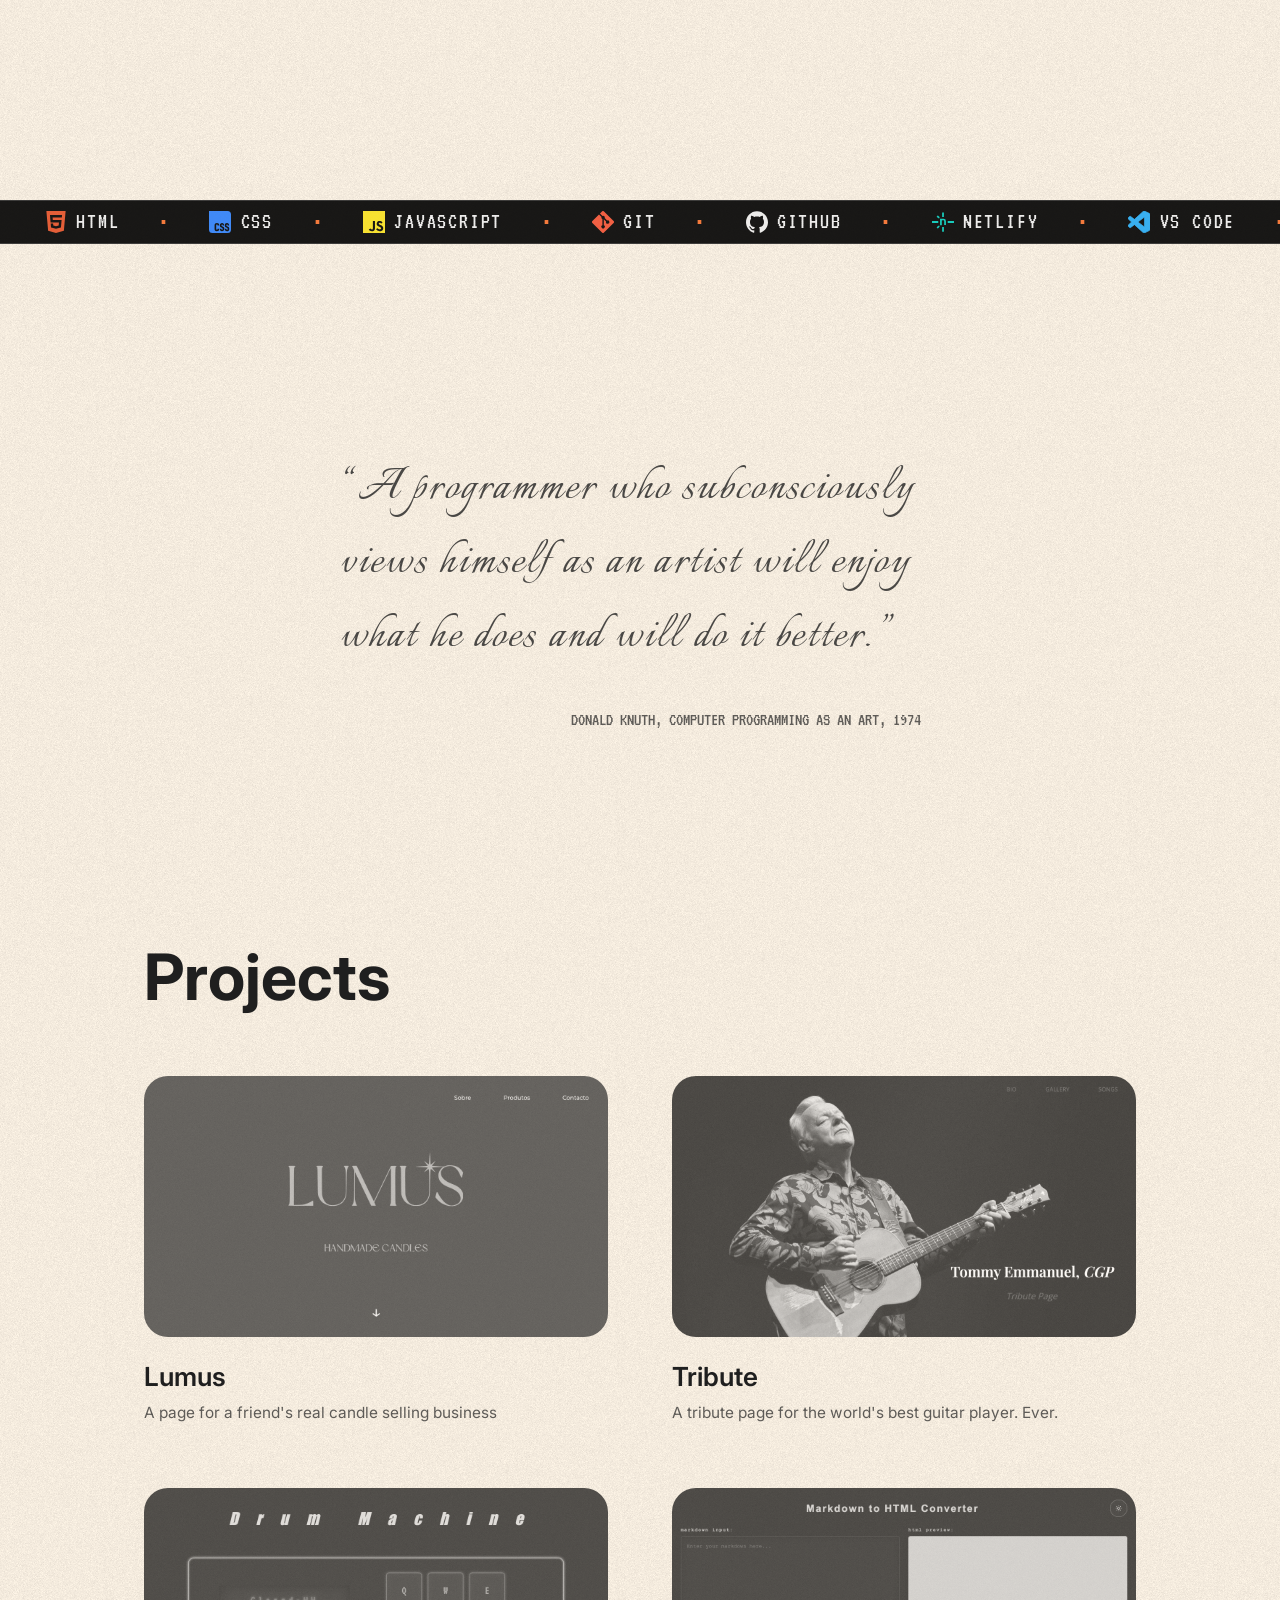
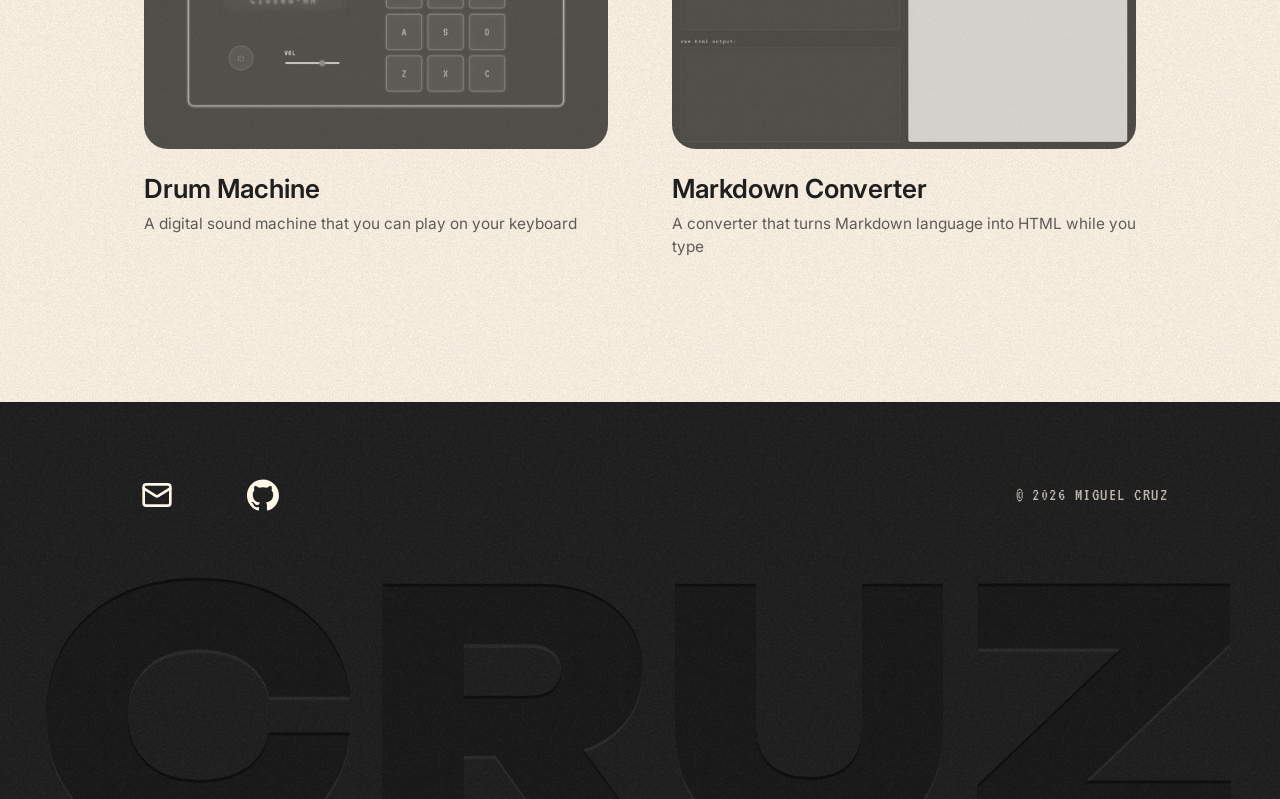
==== commit 43925a59: "Add hero fade-in animations, hide scroll arrow on scroll, update reduced-motion rules" ====
--- a/personal-portfolio/index.html
+++ b/personal-portfolio/index.html
@@ -138,25 +138,25 @@
             <h2>Projects</h2>
             <div class="project-list">
 
-                <a class="project-card" href="https://lumuscandles.netlify.app" target="_blank" rel="noopener noreferrer">
+                <a class="project-card" href="https://lumuscandles.netlify.app" target="_blank">
                     <img src="images/lumus.png" alt="Screenshot of the Lumus candle landing page">
                     <h3>Lumus</h3>
                     <p>A page for a friend's real candle selling business</p>
                 </a>
 
-                <a class="project-card" href="https://tribute-page-tommy.netlify.app"   target="_blank" rel="noopener noreferrer">
+                <a class="project-card" href="https://tribute-page-tommy.netlify.app"   target="_blank">
                     <img src="images/tribute.jpg" alt="Screenshot of the tribute page">
                     <h3>Tribute</h3>
                     <p>A tribute page for the world's best guitar player. Ever.</p>
                 </a>
 
-                <a class="project-card" href="https://miguel-drum-machine.netlify.app" target="_blank" rel="noopener noreferrer">
+                <a class="project-card" href="https://miguel-drum-machine.netlify.app" target="_blank">
                     <img src="images/drum-machine.png" alt="Screenshot of the drum machine">
                     <h3>Drum Machine</h3>
                     <p>A digital sound machine that you can play on your keyboard</p>
                 </a>
 
-                <a class="project-card" href="https://markdown-converter-fcc.netlify.app" target="_blank" rel="noopener noreferrer">
+                <a class="project-card" href="https://markdown-converter-fcc.netlify.app" target="_blank">
                     <img src="images/markdown-converter.png" alt="Screenshot of the Markdown converter">
                     <h3>Markdown Converter</h3>
                     <p>A converter that turns Markdown language into HTML while you type</p>
--- a/personal-portfolio/styles.css
+++ b/personal-portfolio/styles.css
@@ -172,6 +172,7 @@
   align-items: center;   /* centred vertically */
   padding: 0 2rem;
   pointer-events: none;  /* the empty strip doesn't block clicks on the page below */
+  animation: fade-in 1s ease 2.5s both;
 }
 
 /* the island itself: one box that changes width */
@@ -331,7 +332,7 @@
 
 .theme-toggle:hover,
 .theme-toggle:focus-visible {
-  border-color: currentColor;       /* the edge gets stronger when you point at it */
+  border-color: currentColor;
 }
 
 /* the two words, one in each half of the track */
@@ -387,6 +388,7 @@
   display: flex;
   flex-direction: column;   /* title, subtitle, then bottom row, top to bottom */
   padding: 6rem 2rem 2rem;   /* big top padding so the fixed nav doesn't cover the text */
+  animation: fade-up 0.9s cubic-bezier(0.32, 1.5, 0, 1) 0.6s both;   /* name | duration | curve | delay | fill */
 }
 
 .hero-intro {
@@ -405,6 +407,8 @@
   font-weight: 400;
   line-height: 2;
   font-style: italic;
+  animation: fade-up 3s cubic-bezier(0.32, 0.72, 0, 1) 1.5s both;   /* starts 0.3s after the title */
+
 }
 
 .brush {
@@ -418,6 +422,7 @@
   align-items: center;
   font-size: var(--text-xs);
   text-transform: uppercase;
+  animation: fade-in 2s ease 2.5s both;
 }
 
 .hero-location {
@@ -426,6 +431,15 @@
 
 .scroll-arrow {
   font-size: var(--text-sm);
+  transition: opacity 0.4s, transform 0.4s, visibility 0s;   /* back to visible */
+}
+
+/* when the island has "is-scrolled" (scrolled has happened), the arrow fades down and out */
+body:has(.island.is-scrolled) .scroll-arrow {
+  opacity: 0;
+  transform: translateY(80px);
+  pointer-events: none;
+  transition: opacity 0.4s, transform 0.4s, visibility 0s 0.4s;   /* visibility waits for the fade to finish */
 }
 
 
@@ -782,12 +796,24 @@
 
 /*  ANIMATIONS  */
 
-/* moving the track left by 50% */
+/* PAGE LOAD fades in while rising a little */
+@keyframes fade-up {
+  from { opacity: 0; transform: translateY(16px); }
+  to   { opacity: 1; transform: translateY(0); }
+}
+
+/* PAGE LOAD fades in without moving */
+@keyframes fade-in {
+  from { opacity: 0; }
+  to   { opacity: 1; }
+}
+
+/* moving the stack track left by 50% */
 @keyframes stack-scroll {
   to { transform: translateX(-50%); }
 }
 
-/* the flicker: each step is an instant jump */
+/* the bulb flicker on the about me image: each step is an instant jump */
 @keyframes bulb-on {
   0%   { opacity: 1; }   /* switch flicks on */
   30%  { opacity: 0.12; } /* flickers off */
@@ -806,6 +832,24 @@
 /* turns smooth scrolling and other animations off for people who ask their system for less motion */
 @media (prefers-reduced-motion: reduce) {
   html { scroll-behavior: auto; }
+
+  /* page load: everything is simply there, no fade */
+  .hero,
+  .hero-sub,
+  .hero-details,
+  .site-header {
+    animation: none;
+  }
+
+  /* arrow: hides instantly */
+  .scroll-arrow {
+    transition: none;
+  }
+
+    /* theme switch: the slider jumps instead of sliding */
+  .theme-thumb {
+    transition: none;
+  }
   
   /* stops stack bar motion */
   .stack-track {
@@ -818,7 +862,7 @@
     display: none;
   }
 
-  /* dark theme: skip the flicker, the light is just on */
+  /* dark theme: skip the about me image flicker effect, the light is just on */
   :root[data-theme="dark"] .about-photo {
     opacity: 1;
   }
@@ -833,11 +877,6 @@
   .footer-links a:focus-visible .footer-icon {
     transform: none;
   }
-
-  /* theme switch: the slider jumps instead of sliding */
-  .theme-thumb {
-    transition: none;
-  }
 }
 
 
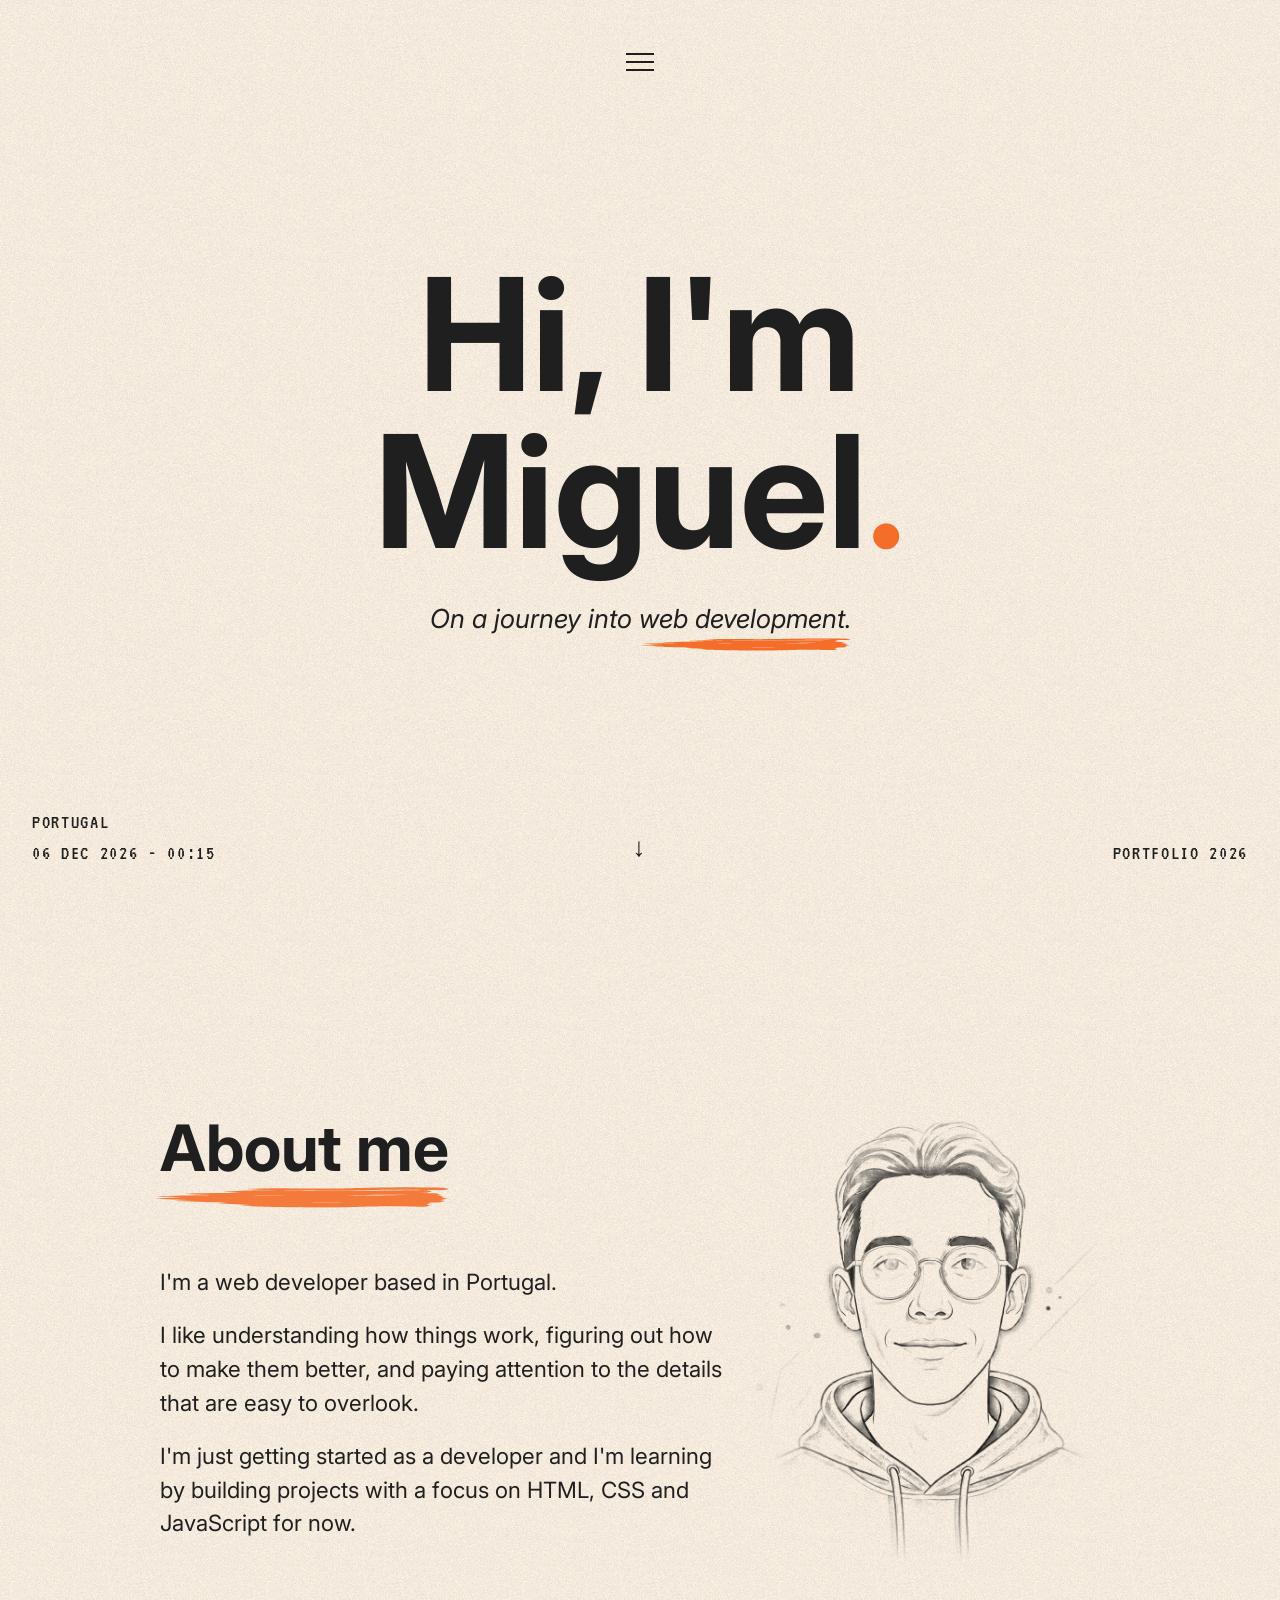
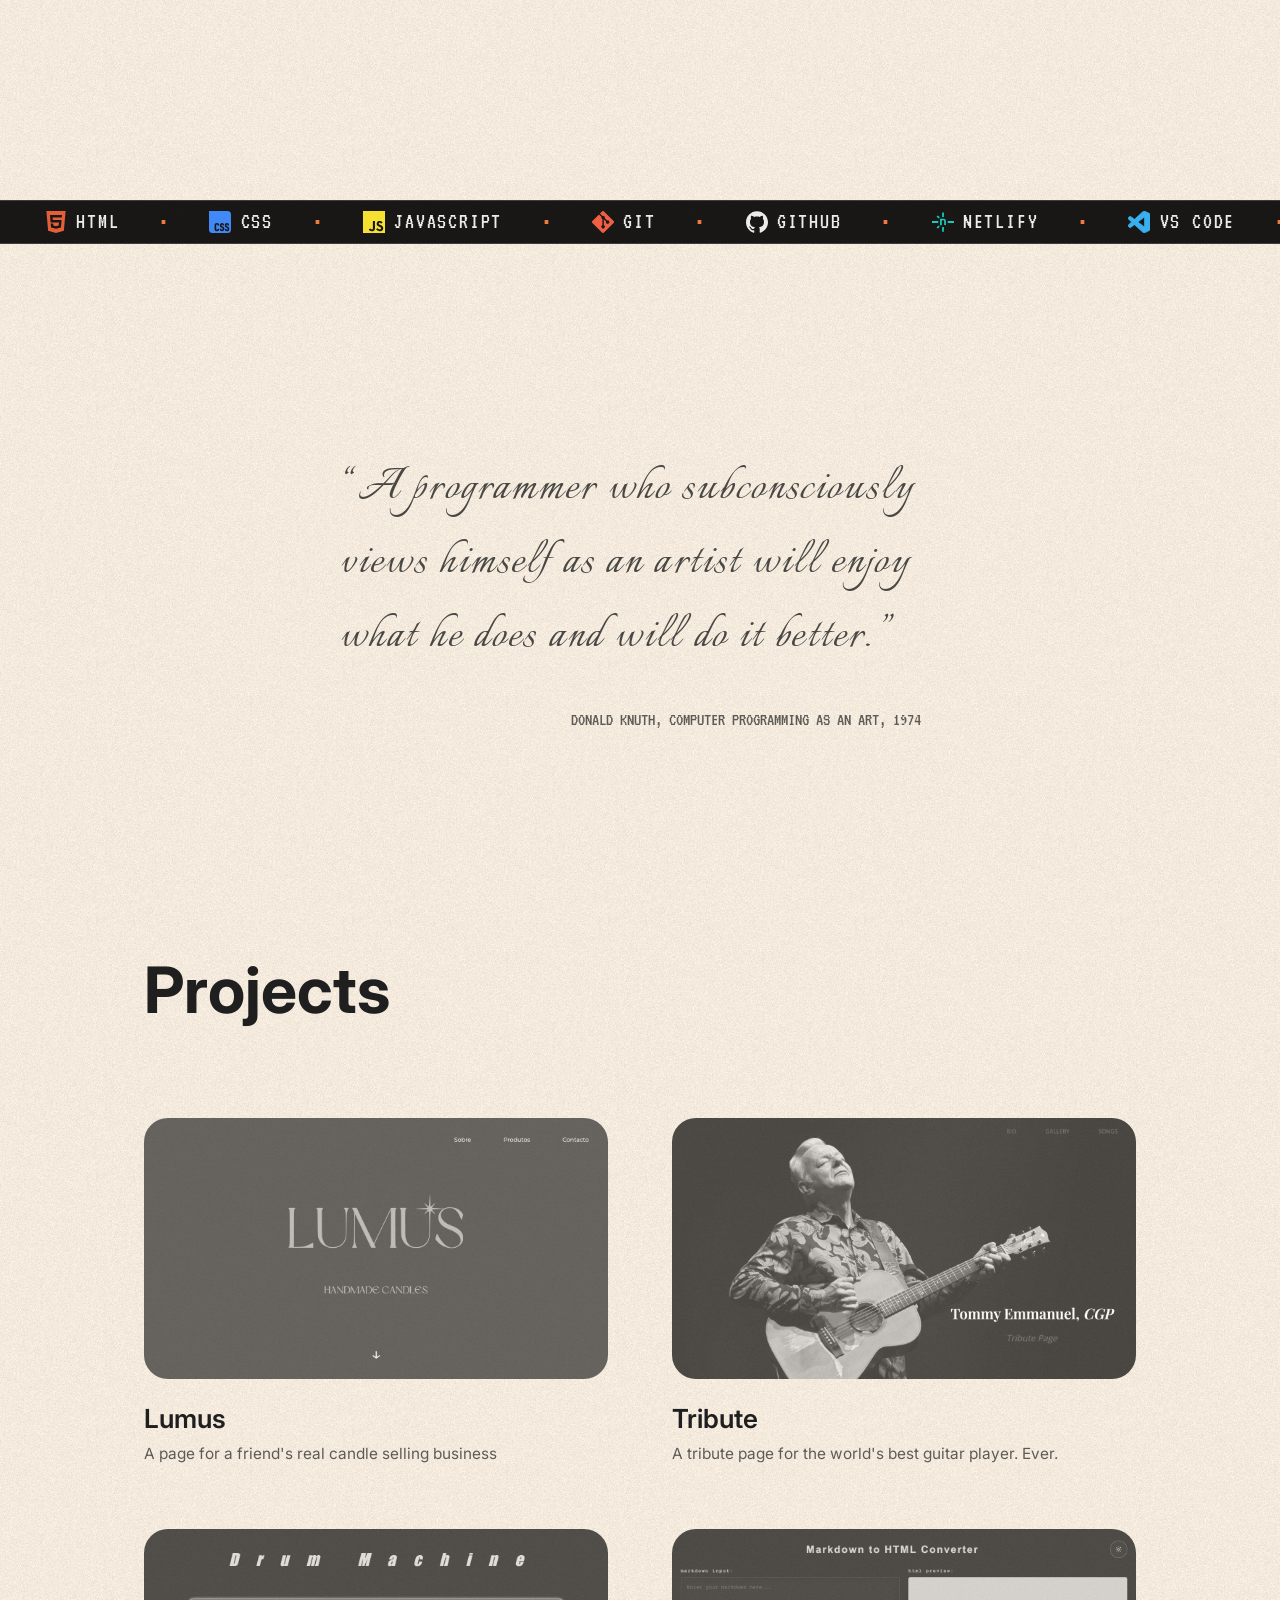
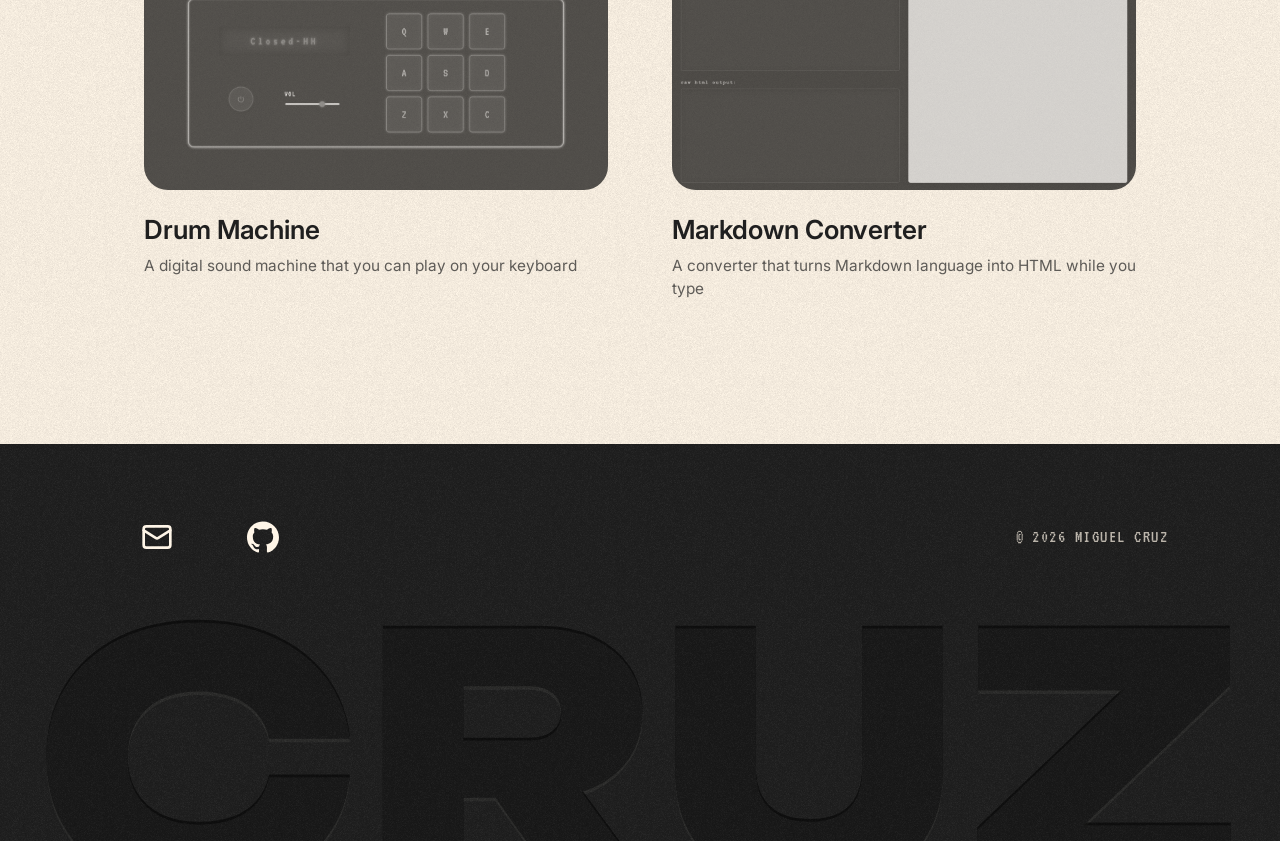
==== commit 9e50cb5f: "Add hero clock and brush stroke animations" ====
--- a/personal-portfolio/index.html
+++ b/personal-portfolio/index.html
@@ -15,7 +15,6 @@
 </head>
 
 <body>
-
     <!-- === NAVIGATION: 2 links | menu button | 1 link + 1 button === -->
     <header class="site-header">
         <nav class="island" aria-label="Main">
@@ -58,15 +57,18 @@
                 <p class="hero-sub">On a journey into <span class="brush">web development</span>.</p>
             </div>
 
-            <!-- bottom row div: clock (left), arrow (centre), location (right) -->
+            <!-- bottom row: place + its date and time (left), arrow (centre), edition mark (right) -->
             <div class="hero-details">
                 <p class="hero-clock">
-                    <span id="clock-date">07 OUT 2026</span>
-                    <span id="clock-hours">12</span><span class="clock-colon">:</span><span id="clock-minutes">34</span>
+                    <span class="hero-place">Portugal</span>
+                    <!-- placeholders: script.js overwrites these with the real Portugal time -->
+                    <span class="hero-time">
+                        <span id="clock-date">12 OCT 2026</span> - 
+                        <span id="clock-hours">11</span><span class="clock-colon">:</span><span id="clock-minutes">43</span>
+                    </span>
                 </p>
-                <!-- ↓ is a placeholder ??  -->
                 <a class="scroll-arrow" href="#about" aria-label="Scroll down">↓</a>
-                <p class="hero-location">Based in Portugal</p>
+                <p class="hero-edition">Portfolio 2026</p>
             </div>
         </section>
         
@@ -75,7 +77,7 @@
         <section class="about" id="about">
 
             <!-- Title and text -->
-            <h2>About me</h2>
+            <h2><span class="brush brush-title">About me</span></h2>
             <div class="about-text">
                 <p>I'm a web developer based in Portugal.</p>
                 <p>I like understanding how things work, figuring out how to make them better, and paying attention to the details that are easy to overlook.</p>
@@ -135,7 +137,7 @@
 
         <!--=== PROJECTS SECTION ===-->
         <section class="projects" id="projects">
-            <h2>Projects</h2>
+            <h2><span class="brush brush-title">Projects</span></h2>
             <div class="project-list">
 
                 <a class="project-card" href="https://lumuscandles.netlify.app" target="_blank">
--- a/personal-portfolio/styles.css
+++ b/personal-portfolio/styles.css
@@ -6,17 +6,16 @@
   --text: #1F1F1F;
   --accent: #f46e2a;
   --bg-subtle: #F7EBD5;
-  --grain: 0.09;
-  --grain-blend: multiply;
+  --grain-image: url(images/grain-light.png);
 
   --font-main: "Inter", system-ui, -apple-system, "Segoe UI", Roboto, Arial, sans-serif;
   --font-screen: "VT323", "Courier New", monospace;
   --font-hand: "Italianno", "Apple Chancery", cursive;
   --font-display: "Unbounded", "Arial Black", sans-serif;   /* the big footer name */
 
-  --screen-bg: #000;          /* OLED #black */
-  --screen-text: #ebebeb;        /* text names */
-  --screen-bezel: #2a2a2a;    /* faint edge lines */
+  --screen-bg: #000;  /* OLED #black */
+  --screen-text: #ebebeb;
+  --screen-bezel: #2a2a2a;     /* faint edge lines */
 
   --text-xs: clamp(0.875rem, 0.8rem + 0.2vw, 1rem);
   --text-sm: clamp(1.25rem, 1rem + 0.8vw, 1.875rem);
@@ -35,11 +34,10 @@
   --screen-bg: #FFF6E8;
   --screen-text: #1F1F1F;
   --screen-bezel: #E6D8BD;
-  --grain: 0.3;
-  --grain-blend: overlay;   /* overlay shows on dark colours */
-}
-:root[data-theme="dark"] .stack-list li:nth-child(3) { /* darker #yellow for theme switch js icon */
-  --brand: #d4a900; 
+  --grain-image: url(images/grain-dark.png);
+}
+:root[data-theme="dark"] .stack-list li:nth-child(3) {
+  --brand: #d4a900;
 }
 
 
@@ -50,12 +48,9 @@
   background: var(--text);
 
   /* three marks stacked */
-  -webkit-mask-image:   /* safari */
-    /* 1. the cone */
+  -webkit-mask-image: /* safari */
     conic-gradient(from 162deg at 50% -55%, transparent 0deg, #000 10deg, #000 26deg, transparent 36deg),
-    /* 2. top/bottom fade */
     linear-gradient(to bottom, transparent 0%, #000 8%, #000 35%, transparent 100%),
-    /* 3. left/right fade */
     linear-gradient(to left, transparent 0%, #000 40%, #000 60%, transparent 100%);
 
   mask-image:
@@ -67,10 +62,10 @@
     linear-gradient(to left, transparent 0%, #000 40%, #000 60%, transparent 100%);
 
   /* show only where all marks overlap */
-  -webkit-mask-composite: source-in;  /* safari */
-  mask-composite: intersect;          /* other browsers */
-
-    opacity: 0;   /* the light is OFF: the portrait is there, but very dark */
+  -webkit-mask-composite: source-in;
+  mask-composite: intersect;
+
+    opacity: 0;  /* the light is OFF: the portrait is there, but very dark */
 }
 
   /* JavaScript adds "is-visible" - light flicker effect */
@@ -80,7 +75,7 @@
 }
 
 :root[data-theme="dark"] .about-photo img {
-  filter: none;   /* no blur and no fade: the sketch is simply there */
+  filter: none; /* no blur and no fade: the sketch is simply there */
 }
 
 /*  --------------------------------  */
@@ -110,19 +105,17 @@
   font-size: var(--text-sm);
   font-weight: 400;
   line-height: 1.5;
-  position: relative;   /* the grain layer is positioned inside the body */
+  position: relative;    /* the grain layer is positioned inside the body */
 }
 
 /* PAPER GRAIN: a noise layer behind all the content, over the page colour */
 body::before {
   content: "";
   position: absolute;
-  inset: 0;                        /* covers the whole page, top to bottom */
-  z-index: -1;                     /* behind the text and images, above the background colour */
-  background-image: url(images/noise.png);   /* the same noise file as the footer */
-  mix-blend-mode: var(--grain-blend);   /* each theme picks its own blend */
-  opacity: var(--grain);           /* strength comes from the theme variable above */
-  pointer-events: none;            /* clicks go through it */
+  inset: 0; /* covers the whole page, top to bottom */
+  z-index: -1;   /* behind the text and images, above the background colour */
+  background-image: var(--grain-image);
+  pointer-events: none; /* clicks go through it */
 }
 
 h1 {
@@ -160,35 +153,35 @@
 
 .site-header {
   --island-size: 75px;  /* the full size. The island inherits it; the scrolled rule overrides it only on the island */
-  --island-hover-size: 75px;  /* same as --island-size, so hover square and open bar are the same height */
+  --island-hover-size: 75px;     /* same as --island-size, so hover square and open bar are the same height */
   position: fixed;
   top: 1.5rem;
   left: 0;
   width: 100%;
-  height: var(--island-size); /* the header is always as tall as the biggest island */
+  height: var(--island-size);    /* the header is always as tall as the biggest island */
   z-index: 100;
   display: flex;
-  justify-content: center;    /* centred horizontally */
-  align-items: center;   /* centred vertically */
+  justify-content: center;
+  align-items: center;
   padding: 0 2rem;
-  pointer-events: none;  /* the empty strip doesn't block clicks on the page below */
+  pointer-events: none; /* the empty strip doesn't block clicks on the page below */
   animation: fade-in 1s ease 2.5s both;
 }
 
 /* the island itself: one box that changes width */
 .island {
   position: relative;   /* lets the #black ::before layer sit inside the island */
-  pointer-events: auto;  /* the island is clickable */
+  pointer-events: auto;
   display: flex;
   align-items: center;
-  width: var(--island-size);  /* CLOSED: a square, same size as the button */
+  width: var(--island-size); /* CLOSED: a square, same size as the button */
   height: var(--island-size);
-  background: transparent;  /* ::before layer adds the background */
+  background: transparent;     /* ::before layer adds the background */
   color: var(--text);
   border-radius: 25%;
-  overflow: hidden;  /* hides the links while narrow, and rounds off the #black layer's corners */
+  overflow: hidden; /* hides the links while narrow, and rounds off the #black layer's corners */
   transition: width 0.6s cubic-bezier(0.32, 0.72, 0, 1),  /* Apple-like curve */
-              height 0.4s cubic-bezier(0.32, 0.72, 0, 1),  
+              height 0.4s cubic-bezier(0.32, 0.72, 0, 1),
               border-radius 0.6s cubic-bezier(0.32, 0.72, 0, 1),
               color 0.35s
 }
@@ -197,17 +190,17 @@
 .island::before {
   content: "";
   position: absolute;
-  inset: 0;  /* fills the island, and follows it as it stretches */
+  inset: 0;   /* fills the island, and follows it as it stretches */
   background: var(--text);
-  clip-path: circle(0% at 50% 50%);  /* HIDDEN: a circle of size 0 in the exact centre */
+  clip-path: circle(0% at 50% 50%); /* HIDDEN: a circle of size 0 in the exact centre */
   transition: clip-path 0.50s ease;
 }
 
 /* HOVER while closed: the circle grows until the square is full */
 .island:not(.is-open):hover,
 .island:not(.is-open):has(.menu-toggle:focus-visible) {
-  color: var(--bg);    /* stripes turn #white */
-  --island-size: var(--island-hover-size);  /* grows by size, not by scale, so the stripes stay the same */
+  color: var(--bg);
+  --island-size: var(--island-hover-size);     /* grows by size, not by scale, so the stripes stay the same */
 }
 
 .island:not(.is-open):hover::before,
@@ -217,7 +210,7 @@
 
 /* JavaScript adds the class "is-open" */
 .island.is-open {
-  width: 100%;   /* stretches across the header */
+  width: 100%;
   border-radius: 40px;
   color: var(--bg);
 }
@@ -229,11 +222,11 @@
 /* SCROLLED + closed: */
 .island.is-scrolled:not(.is-open) {
   --island-size: 48px;
-  color: var(--bg);   /* #white stripes on the #black square */
+  color: var(--bg);
 }
 
 .island.is-scrolled:not(.is-open)::before {
-  clip-path: circle(75% at 50% 50%);   /* #black layer fully on */
+  clip-path: circle(75% at 50% 50%);
 }
 
 /* hovering it brings back the full-size version */
@@ -244,18 +237,18 @@
 
 /* THE BUTTON inside the island */
 .menu-toggle {
-  position: relative;    /* keeps the button painted on top of the #black layer */
-  display: flex;
-  flex-direction: column;   /* stacks the 3 stripes */
+  position: relative;   /* keeps the button painted on top of the #black layer */
+  display: flex;
+  flex-direction: column;
   justify-content: center;
-  align-items: center;   /* centres the stripes horizontally, whatever the button width */
+  align-items: center; /* centres the stripes horizontally, whatever the button width */
   gap: 6px;
-  width: var(--island-size);  /* same number as the island */
+  width: var(--island-size);   /* same number as the island */
   height: var(--island-size);
-  padding: 0;                 /* no more size-based padding */
+  padding: 0;
   background: transparent;
   border: none;
-  color: inherit;   /* uses the island's colour */
+  color: inherit;
   cursor: pointer;
 }
 
@@ -263,22 +256,22 @@
   display: block;
   width: 28px;
   height: 2px;
-  background: currentColor;  /* stripes follow the colour above */
+  background: currentColor;
 }
 
 
 /* THE LINK LISTS */
 .nav-links {
-  position: relative; /* paints the links above the #black layer */
+  position: relative;    /* paints the links above the #black layer */
   list-style: none;
   display: flex;
   justify-content: space-evenly;
   align-items: center;
-  flex: 1;  /* each list takes half of the free space... */
+  flex: 1;     /* each list takes half of the free space... */
   min-width: 0;  /* flex item shrinks to nothing */
   font-size: var(--text-xs);
   white-space: nowrap; /* link text never wraps during the resize */
-  opacity: 0;  /* CLOSED: invisible... */
+  opacity: 0;    /* CLOSED: invisible... */
   visibility: hidden;
   transition: opacity 0.25s, visibility 0s 0.25s;
 }
@@ -303,15 +296,15 @@
   width: 100%;
   height: 2px;
   background: var(--accent);
-  transform: scaleX(0);     /* hidden: squashed to zero width */
-  transform-origin: left;     /* leaving: shrinks toward the left */
+  transform: scaleX(0); /* hidden: squashed to zero width */
+  transform-origin: left;   /* leaving: shrinks toward the left */
   transition: transform 0.3s;
 }
 
 .nav-links a:hover::after,
 .nav-links a:focus-visible::after {
   transform: scaleX(1);
-  transform-origin: left;  /* starting: grows from the left */
+  transform-origin: left;    /* starting: grows from the left */
 }
 
 /* THEME SWITCH BUTTON  */
@@ -323,9 +316,9 @@
   height: 2.6rem;
   padding: 10px 5px 10px;
   background: transparent;
-  border: 1.5px solid color-mix(in srgb, currentColor 35%, transparent);   /* faint edge, like before */
-  border-radius: 0.6rem;            /* about 25% of the height: a fixed value, because 25% of the width would be too round */
-  color: inherit;                   /* follows the island colour */
+  border: 1.5px solid color-mix(in srgb, currentColor 35%, transparent);
+  border-radius: 0.6rem; /* about 25% of the height: a fixed value, because 25% of the width would be too round */
+  color: inherit;
   cursor: pointer;
   transition: border-color 0.3s;
 }
@@ -338,9 +331,9 @@
 /* the two words, one in each half of the track */
 .theme-labels {
   display: grid;
-  grid-template-columns: 1fr 1fr;   /* Light on the left half, Dark on the right half */
+  grid-template-columns: 1fr 1fr;  /* Light on the left half, Dark on the right half */
   width: 100%;
-  font-family: var(--font-screen);  /* VT323, like the strip */
+  font-family: var(--font-screen); /* VT323, like the strip */
   font-size: 1.15rem;
   line-height: 1;
   text-transform: uppercase;
@@ -355,10 +348,10 @@
   bottom: 2px;
   left: 2px;
   width: calc(50% - 2px);
-  background: currentColor;         /* same colour as the words, so the covered word disappears */
+  background: currentColor;   /* same colour as the words, so the covered word disappears */
   border-radius: calc(0.6rem - 2px);
-  transform: translateX(100%);      /* LIGHT theme: thumb on the right, so it covers Dark and reveals Light */
-  transition: transform 0.4s cubic-bezier(0.32, 0.72, 0, 1);   /* the same smooth curve as the island */
+  transform: translateX(100%);     /* LIGHT theme: thumb on the right, so it covers Dark and reveals Light */
+  transition: transform 0.4s cubic-bezier(0.32, 0.72, 0, 1);    /* the same smooth curve as the island */
 }
 
 /* a little grip line on the thumb */
@@ -369,7 +362,7 @@
   bottom: 30%;
   left: 50%;
   width: 2px;
-  background: var(--text);          /* the island's background colour, so it contrasts with the thumb */
+  background: var(--text);   /* the island's background colour, so it contrasts with the thumb */
   transform: translateX(-50%);
 }
 
@@ -384,11 +377,11 @@
 
 /*  HERO  */
 .hero {
-  min-height: 100svh;   /* full visible screen height */
-  display: flex;
-  flex-direction: column;   /* title, subtitle, then bottom row, top to bottom */
+  min-height: 100svh;     /* full visible screen height */
+  display: flex;
+  flex-direction: column;    /* title, subtitle, then bottom row, top to bottom */
   padding: 6rem 2rem 2rem;   /* big top padding so the fixed nav doesn't cover the text */
-  animation: fade-up 0.9s cubic-bezier(0.32, 1.5, 0, 1) 0.6s both;   /* name | duration | curve | delay | fill */
+  animation: fade-up 0.9s cubic-bezier(0.32, 1.5, 0, 1) 0.6s both;    /* name | duration | curve | delay | fill */
 }
 
 .hero-intro {
@@ -407,31 +400,38 @@
   font-weight: 400;
   line-height: 2;
   font-style: italic;
-  animation: fade-up 3s cubic-bezier(0.32, 0.72, 0, 1) 1.5s both;   /* starts 0.3s after the title */
-
-}
-
-.brush {
-  position: relative;
+  animation: fade-up 3s cubic-bezier(0.32, 0.72, 0, 1) 1.5s both;
+
 }
 
 .hero-details {
-  margin-top: auto; /* pushes the bottom row to the bottom of the hero */
+  margin-top: auto;  /* pushes the bottom row to the bottom of the hero */
   display: grid;
   grid-template-columns: 1fr auto 1fr;
-  align-items: center;
-  font-size: var(--text-xs);
+  align-items: end;
+  font-family: var(--font-screen);   /* VT323, like the quote caption */
+  font-size: 1.3rem;
+  letter-spacing: 0.08em;
   text-transform: uppercase;
   animation: fade-in 2s ease 2.5s both;
 }
 
-.hero-location {
-  justify-self: end;
+.hero-clock {
+  display: flex;
+  flex-direction: column;  /* "Portugal" on top, date and time under it */
+}
+
+.hero-edition {
+  justify-self: end; /* right edge of its column */
+}
+
+.clock-colon {
+  animation: blink 2s step-end infinite;    /* step-end: it jumps between states with no fading. infinite: repeats forever */
 }
 
 .scroll-arrow {
   font-size: var(--text-sm);
-  transition: opacity 0.4s, transform 0.4s, visibility 0s;   /* back to visible */
+  transition: opacity 0.4s, transform 0.4s, visibility 0s;
 }
 
 /* when the island has "is-scrolled" (scrolled has happened), the arrow fades down and out */
@@ -439,7 +439,56 @@
   opacity: 0;
   transform: translateY(80px);
   pointer-events: none;
-  transition: opacity 0.4s, transform 0.4s, visibility 0s 0.4s;   /* visibility waits for the fade to finish */
+  transition: opacity 0.4s, transform 0.4s, visibility 0s 0.4s;     /* visibility waits for the fade to finish */
+}
+
+/* BRUSH STROKE */
+
+.brush {
+  position: relative;   /* the stroke is positioned against this box */
+  display: inline-block;     /* the box shrinks to the word's width */
+  white-space: nowrap;   /* word and stroke stay on one line */
+  line-height: 1.6; /* fixed box height, so the stroke always sits in the same place */
+  isolation: isolate;  /* own stacking layer, so z-index:-1 stays behind the letters, not behind the page */
+}
+
+/* the stroke is a pseudo-element: no HTML needed for it */
+.brush::after {
+  content: "";
+  position: absolute;
+  left: -3%;
+  bottom: -0.42em;
+  width: 106%;     /* a little wider than the word */
+  height: 0.5em;
+  z-index: -1;  /* behind the letters */
+
+  background: var(--accent);    /* the colour fills the whole box... */
+  -webkit-mask: url(images/brush.svg) center / 100% 100% no-repeat;  /* ...and the mask cuts it into the brush shape */
+  mask: url(images/brush.svg) center / 100% 100% no-repeat;     /* 100% 100% stretches the shape to the word's width */
+
+  clip-path: inset(0 100% 0 0);    /* HIDDEN: cut 100% from the right side, so nothing shows */
+  transition: clip-path 0.9s cubic-bezier(0.32, 0.72, 0, 1); /* the reveal wipes left to right */
+}
+
+/* JavaScript adds "is-drawn": the cut goes to 0, the stroke is fully shown and stays */
+.brush.is-drawn::after {
+  clip-path: inset(0 0 0 0);
+}
+
+/* titles are bigger: a slightly thinner stroke, and their own line-height so the heading doesn't grow */
+.brush-title {
+  line-height: 1.5;
+}
+.brush-title::after {
+  bottom: -0.18em;
+  height: 0.32em;
+  opacity: 0.90;
+  left: -0.25em;
+}
+
+/* the hero one needs no JavaScript: it draws itself after the subtitle has finished fading in (1.5s delay + 3s = 4.5s) */
+.hero-sub .brush::after {
+  animation: brush-draw 0.7s cubic-bezier(0.32, 0.72, 0, 1) 4.7s both;  /* "both": hidden during the delay, stays drawn at the end */
 }
 
 
@@ -451,9 +500,9 @@
 .about {
   min-height: 100svh;
   display: grid;
-  grid-template-columns: 3fr 2fr;   /* text column | photo column */
+  grid-template-columns: 3fr 2fr;    /* text column | photo column */
   gap: 2rem 0.5rem;
-  align-items: center; 
+  align-items: center;
   align-content: center;
   max-width: 64rem;
   margin-inline: auto;
@@ -461,24 +510,24 @@
 }
 
 .about-photo {
-  aspect-ratio: 4 / 5; /* portrait shape */
-  grid-column: 2;    /* right-hand column */
-  grid-row: 1 / 3; /* starts at row 1 (level with the title) and ends after row 2 (the text) */
+  aspect-ratio: 4 / 5;
+  grid-column: 2;
+  grid-row: 1 / 3;   /* starts at row 1 (level with the title) and ends after row 2 (the text) */
 }
 
 .about-photo img {
   width: 100%;
   height: 100%;
   object-fit: cover;
-  
+
   /* image blend and sketch like effect */
   mix-blend-mode: multiply;
-  
+
   -webkit-mask-image: radial-gradient(ellipse closest-side at center, #000 60%, transparent 100%);
   mask-image: radial-gradient(ellipse closest-side at center, #000 60%, transparent 100%);
 
-  filter: blur(40px) opacity(0); /* hidden state: blurry and invisible */
-  transition: filter 2s ease;  /* it takes 2 seconds to sharpen and appear */
+  filter: blur(40px) opacity(0);    /* hidden state: blurry and invisible */
+  transition: filter 2s ease;     /* it takes 2 seconds to sharpen and appear */
 }
 
 /* JavaScript toggle Class */
@@ -487,14 +536,13 @@
 }
 
 .about-text {
-  max-width: 45ch;      /* about 45 characters per line */
-  align-self: end;      /* the text block sits at the bottom, level with the photo's bottom */
+  max-width: 45ch;    /* about 45 characters per line */
+  align-self: end; /* the text block sits at the bottom, level with the photo's bottom */
   font-size: 1.4rem;
   line-height: 1.5;
   padding-bottom: 24px;
 }
 
-/* the reset removed paragraph margins, so we add space between the two paragraphs */
 .about-text p + p {
   margin-top: 1.25rem;
 }
@@ -519,7 +567,7 @@
 .stack-track {
   display: flex;
   width: max-content;  /* as wide as both lists together */
-  animation: stack-scroll 20s linear infinite; /* 20 seconds per loop, constant speed, forever */
+  animation: stack-scroll 20s linear infinite;    /* 20 seconds per loop, constant speed, forever */
 }
 
 
@@ -527,7 +575,7 @@
   list-style: none;
   display: flex;
   flex-shrink: 0;
-  min-width: 100vw;               /* still fills wide monitors */
+  min-width: 100vw;     /* still fills wide monitors */
   font-family: var(--font-screen);
   font-size: 1.4rem;
   line-height: 1.3;
@@ -537,10 +585,10 @@
 
 /* each item grows equally to fill the list, with half a gap of space on each side */
 .stack-list li {
-  position: relative;                   /* the dot is positioned against this li */
-  flex: 1 0 auto;                       /* grow to share any free space, never shrink */
-  display: flex;
-  justify-content: center;              /* icon + name stay centred in the li */
+  position: relative; /* the dot is positioned against this li */
+  flex: 1 0 auto;  /* grow to share any free space, never shrink */
+  display: flex;
+  justify-content: center;    /* icon + name stay centred in the li */
   padding-inline: calc(var(--stack-gap) / 2);
   align-items: center;
 }
@@ -551,34 +599,34 @@
   position: absolute;
   color: var(--accent);
   right: 0;
-  transform: translateX(50%);           /* centres the dot on that edge */
+  transform: translateX(50%);     /* centres the dot on that edge */
 }
 
 .icon {
   display: inline-block;
-  width: 1em;                  /* as big as the text */
+  width: 1em;   /* as big as the text */
   height: 1em;
   margin-right: 0.4em;
-  background: currentColor;    /* uses the colour of the text */
-  
+  background: currentColor;
+
   /* Safari */
-  -webkit-mask: var(--icon) center / contain no-repeat;   
+  -webkit-mask: var(--icon) center / contain no-repeat;
   mask: var(--icon) center / contain no-repeat;
 }
 
 /* each icon takes its own brand colour (set per item below) */
 .stack-list .icon {
-  color: var(--brand, #fff); /* falls back to #white if an item has no colour */
+  color: var(--brand, #fff);     /* falls back to #white if an item has no colour */
 }
 
 /* brand colours, in the same order as the list in your HTML */
-.stack-list li:nth-child(1) { --brand: #e34f26; }  /* HTML5 */
-.stack-list li:nth-child(2) { --brand: #2d7ff9; }  /* CSS */
-.stack-list li:nth-child(3) { --brand: #f7df1e; }  /* JavaScript */
-.stack-list li:nth-child(4) { --brand: #f05032; }  /* Git */
+.stack-list li:nth-child(1) { --brand: #e34f26; }   /* HTML5 */
+.stack-list li:nth-child(2) { --brand: #2d7ff9; } /* CSS */
+.stack-list li:nth-child(3) { --brand: #f7df1e; }     /* JavaScript */
+.stack-list li:nth-child(4) { --brand: #f05032; }   /* Git */
 .stack-list li:nth-child(5) { --brand: var(--screen-text); }  /* GitHub: follows the strip's text colour */
-.stack-list li:nth-child(6) { --brand: #00c7b7; }  /* Netlify */
-.stack-list li:nth-child(7) { --brand: #23a9f2; }  /* VS Code */
+.stack-list li:nth-child(6) { --brand: #00c7b7; } /* Netlify */
+.stack-list li:nth-child(7) { --brand: #23a9f2; }     /* VS Code */
 
 
 
@@ -618,7 +666,7 @@
 }
 
 .statement-source cite {
-  font-style: normal;   /* cite was italic by default */
+  font-style: normal; /* cite was italic by default */
 }
 
 /*  --------------------------------  */
@@ -630,29 +678,29 @@
 }
 
 .projects h2 {
-  margin-bottom: 4rem;
+  margin-bottom: 5rem;
 }
 
 .project-list {
   display: grid;
-  grid-template-columns: repeat(2, 1fr); /* 2x2 grid for four projects */
-  gap: 4rem;     /* 4rem between rows, 4rem between columns */
+  grid-template-columns: repeat(2, 1fr);   /* 2x2 grid for four projects */
+  gap: 4rem;
 }
 
 .project-card img {
   width: 100%;
-  aspect-ratio: 16 / 9;   /* matches your screenshots, so almost nothing is cropped */
-  object-fit: cover;    /* crops to fill the box instead of squashing */
+  aspect-ratio: 16 / 9;    /* matches your screenshots, so almost nothing is cropped */
+  object-fit: cover;  /* crops to fill the box instead of squashing */
   border-radius: 24px;
-  background: var(--bg-subtle);  /* shows a tinted box until the image exists */
+  background: var(--bg-subtle);   /* shows a tinted box until the image exists */
 }
 
 .project-card h3 {
-  position: relative;   /* the underline is positioned relative to the title */
-  display: inline-block;   /* title line box is only as wide as the title */
+  position: relative;     /* the underline is positioned relative to the title */
+  display: inline-block;    /* title line box is only as wide as the title */
   margin-top: 1.25rem;
-  margin-bottom: 0.1rem;   /* more space between the title and the paragraph */
-  padding-bottom: 0.15rem; /* room below the letters, so tjhe letters g and j never touch the underline */
+  margin-bottom: 0.1rem;
+  padding-bottom: 0.15rem;     /* room below the letters, so the letters g and j never touch the underline */
 }
 
 /* the #orange line: hidden at rest, same behaviour as the nav links */
@@ -664,7 +712,7 @@
   width: 100%;
   height: 2px;
   background: var(--accent);
-  transform: scaleX(0);  /* shrinked to nothing */
+  transform: scaleX(0); /* shrinked to nothing */
   transform-origin: left;   /* grows from the left, shrinks back toward the left */
   transition: transform 0.3s;
 }
@@ -677,7 +725,7 @@
 
 .project-card p {
   font-size: var(--text-xs);
-  opacity: 0.7;      /* a bit softer than the title */
+  opacity: 0.7;     /* a bit softer than the title */
 }
 
 
@@ -687,21 +735,21 @@
 
 /* === FOOTER === */
 .site-footer {
-    overflow: hidden; /* crops the big name at the bottom edge */
+    overflow: hidden;    /* crops the big name at the bottom edge */
     padding: 4rem 1rem 0;
-    background: var(--text);  /* the colours swap depending on the theme */
+    background: var(--text);   /* the colours swap depending on the theme */
     color: var(--bg);
-    position: relative; /* the grain layer is positioned inside the footer */
+    position: relative;  /* the grain layer is positioned inside the footer */
 }
 
 /* grain: a layer of noise laid over the whole footer */
 .site-footer::after {
-    content: "";    /* needs a content to exist */
+    content: "";     /* needs a content to exist */
     position: absolute;
-    inset: 0;  /* covers the whole footer */
+    inset: 0;   /* covers the whole footer */
     background-image: url(images/noise.png);
-    mix-blend-mode: soft-light;   /* mixes the noise into what's underneath instead of covering it */
-    opacity: 0.17;   /* how strong the grain is */
+    mix-blend-mode: soft-light;     /* mixes the noise into what's underneath instead of covering it */
+    opacity: 0.17;
     pointer-events: none;   /* the icons still react */
 }
 
@@ -710,12 +758,12 @@
     display: flex;
     justify-content: space-between;
     align-items: center;
-    flex-wrap: wrap;  /* stacks on narrow screens */
+    flex-wrap: wrap;     /* stacks on narrow screens */
     gap: 1.5rem 2rem;
 }
 
 .footer-copy {
-    font-family: var(--font-screen); /* VT323, like the strip */
+    font-family: var(--font-screen);  /* VT323, like the strip */
     font-size: 1.15rem;
     text-transform: uppercase;
     letter-spacing: 0.08em;
@@ -727,7 +775,6 @@
     gap: 3rem;
 }
 
-/* plain icon links for now: no border or background, styling comes later */
 .footer-links a {
     display: flex;
     padding: 13px;
@@ -762,14 +809,14 @@
 .footer-name {
     margin-top: 1rem;
     font-family: var(--font-display);
-    font-size: 27cqw;   /* no container here, so this is 1% of the screen width, like vw */    
+    font-size: 27cqw; /* no container here, so this is 1% of the screen width, like vw */
     font-weight: 800;
     line-height: 0.75;
     text-align: center;
-    color: color-mix(in srgb, var(--text) 82%, black); /* letters a bit darker than the footer, so they look pressed in */
+    color: color-mix(in srgb, var(--text) 82%, black);   /* letters a bit darker than the footer, so they look pressed in */
     text-shadow:
         0 -0.008em 0 rgba(0, 0, 0, 0.55),  /* dark edge on top. the rim casts into the letter */
-        0 0.01em 0 color-mix(in srgb, var(--bg) 5%, transparent);  /* light edge underneath catching the lower lip */
+        0 0.01em 0 color-mix(in srgb, var(--bg) 5%, transparent);   /* light edge underneath catching the lower lip */
     transform: translateY(18%);
     user-select: none;
     pointer-events: none;  /* this fixes the icons not working when hovered. big name covers the bottom of the button */
@@ -777,15 +824,15 @@
 
 /* DARK THEME */
 :root[data-theme="dark"] .site-footer::after {
-    mix-blend-mode: multiply;   /* multiply shows on light colours, like the page */
-    opacity: 0.09;     /* the same strength as --grain in the light theme */
+    mix-blend-mode: multiply; /* multiply shows on light colours, like the page */
+    opacity: 0.09;
 }
 
 /* DARK THEME carved name */
 :root[data-theme="dark"] .footer-name {
     color: color-mix(in srgb, var(--text) 97%, black);
     text-shadow:
-        0 -0.007em 0 rgba(70, 50, 20, 0.3),   /* warm shade on the top edge, no blur */
+        0 -0.007em 0 rgba(70, 50, 20, 0.3),     /* warm shade on the top edge, no blur */
         0 0.009em 0 #fff;  /* white lip on the bottom edge, no blur */
 }
 
@@ -815,12 +862,22 @@
 
 /* the bulb flicker on the about me image: each step is an instant jump */
 @keyframes bulb-on {
-  0%   { opacity: 1; }   /* switch flicks on */
-  30%  { opacity: 0.12; } /* flickers off */
-  55%  { opacity: 1; }   /* on */
-  70%  { opacity: 0.4; } /* dips */
-  85%  { opacity: 1; }  /* on, and it stays */
+  0%   { opacity: 1; }    /* switch flicks on */
+  30%  { opacity: 0.12; }   /* flickers off */
+  55%  { opacity: 1; } /* on */
+  70%  { opacity: 0.4; }   /* dips */
+  85%  { opacity: 1; }     /* on, and it stays */
   100% { opacity: 1; }
+}
+
+@keyframes blink {
+  50% { opacity: 0; }
+}
+
+/* the brush wipes in from the left */
+@keyframes brush-draw {
+  from { clip-path: inset(0 100% 0 0); }
+  to   { clip-path: inset(0 0 0 0); }
 }
 
 
@@ -846,17 +903,22 @@
     transition: none;
   }
 
-    /* theme switch: the slider jumps instead of sliding */
+  /* clock: the colon stays still */
+  .clock-colon {
+    animation: none;
+  }
+
+  /* theme switch: the slider jumps instead of sliding */
   .theme-thumb {
     transition: none;
   }
-  
+
   /* stops stack bar motion */
   .stack-track {
-    animation: none; width: auto; justify-content: center; 
+    animation: none; width: auto; justify-content: center;
   }
   .stack-list {
-    min-width: 0; 
+    min-width: 0;
   }
   .stack-list[aria-hidden="true"] {
     display: none;
@@ -877,6 +939,13 @@
   .footer-links a:focus-visible .footer-icon {
     transform: none;
   }
+
+  /* brush: it's simply there, no wipe */
+  .brush::after {
+    clip-path: none;
+    transition: none;
+    animation: none;
+  }
 }
 
 
@@ -901,7 +970,7 @@
 
   .project-card:hover img,
   .project-card:focus-visible img {
-    filter: grayscale(0) opacity(100%);   /* colour comes back */
+    filter: grayscale(0) opacity(100%);
     transform: scale(1.02);
   }
 }
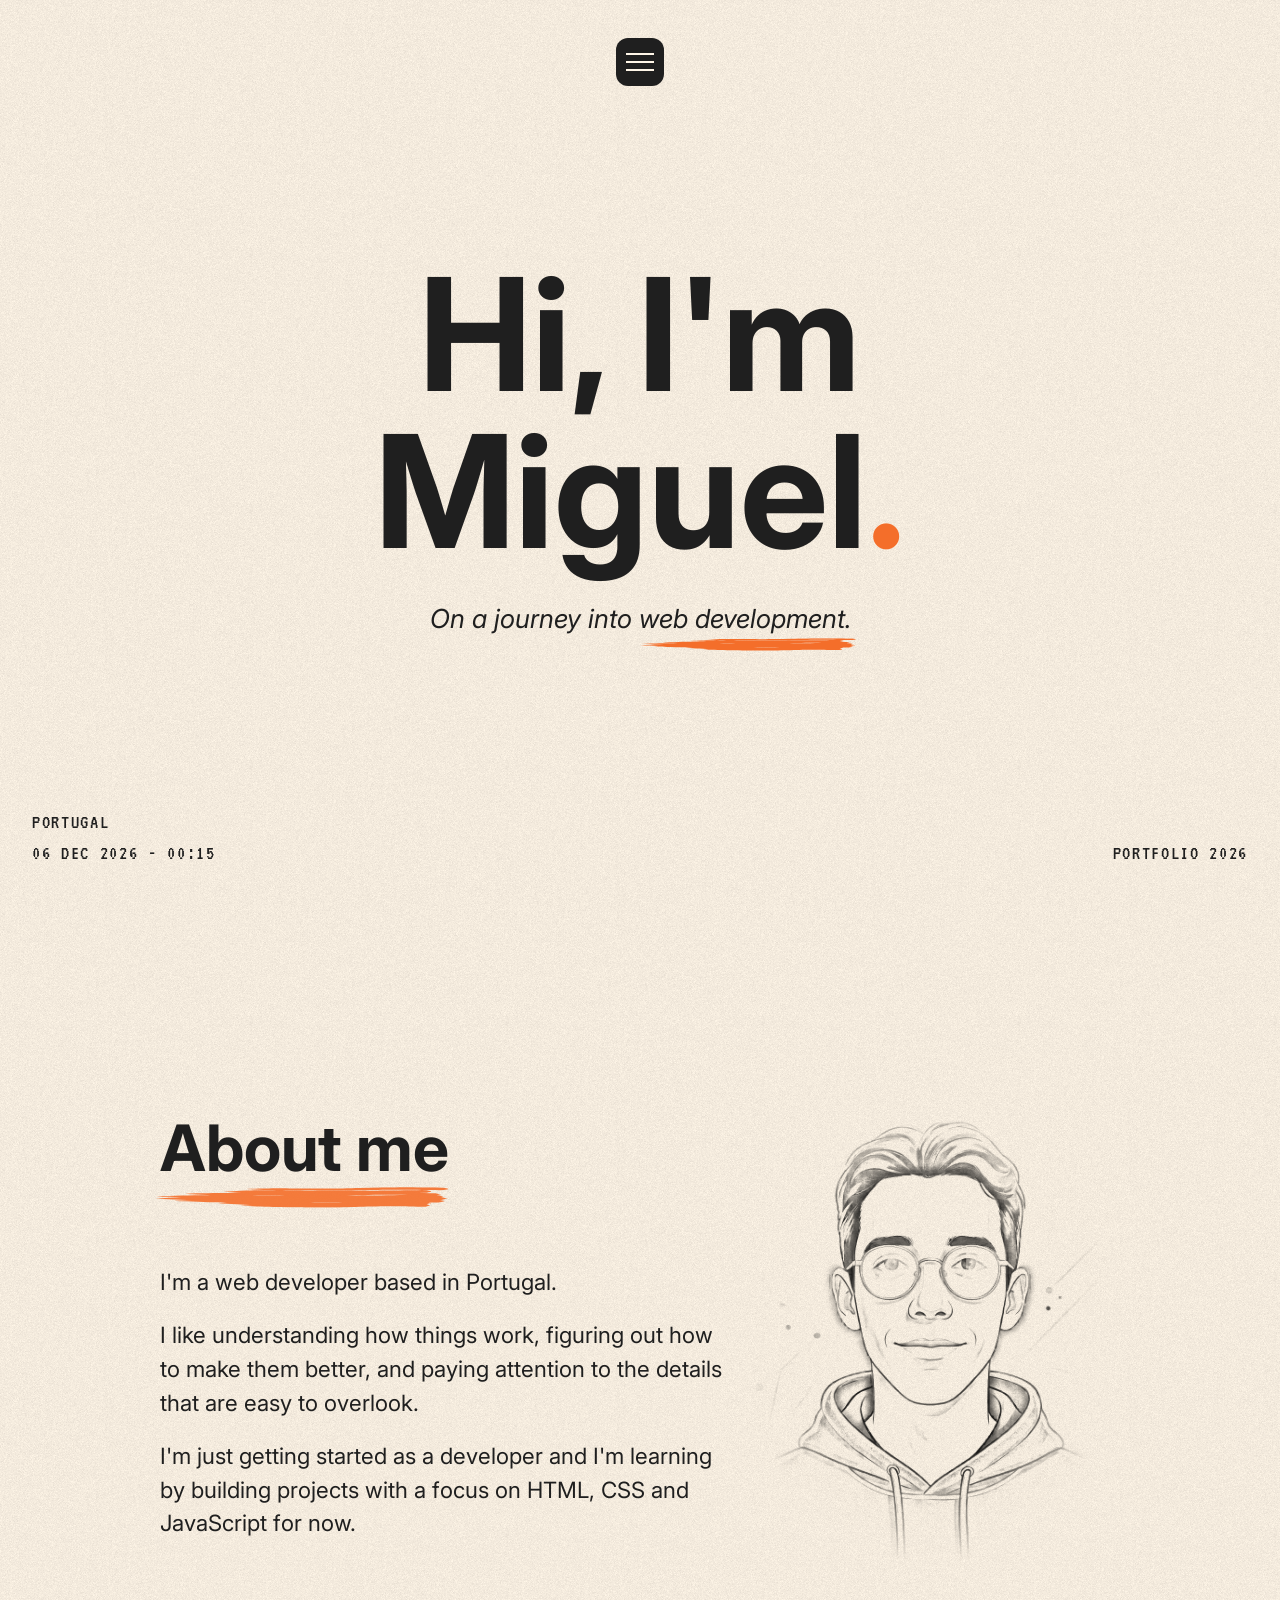
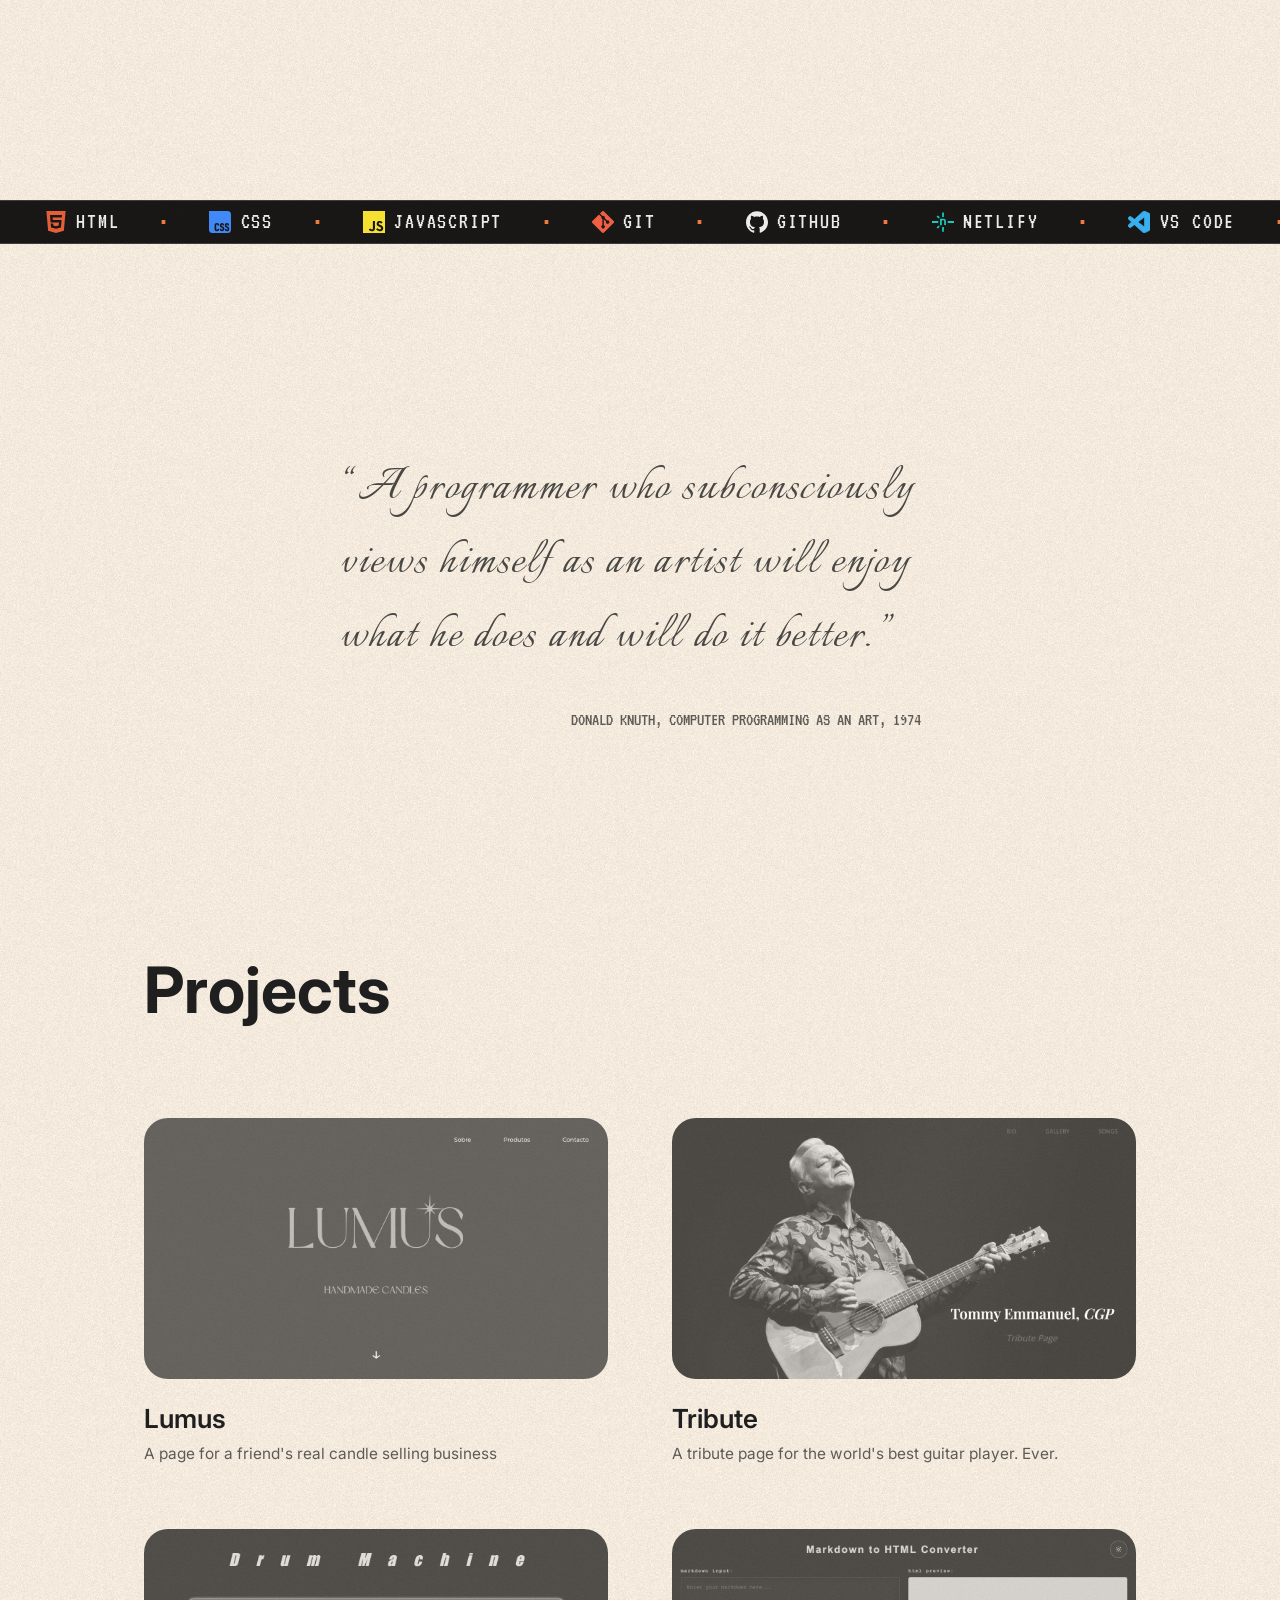
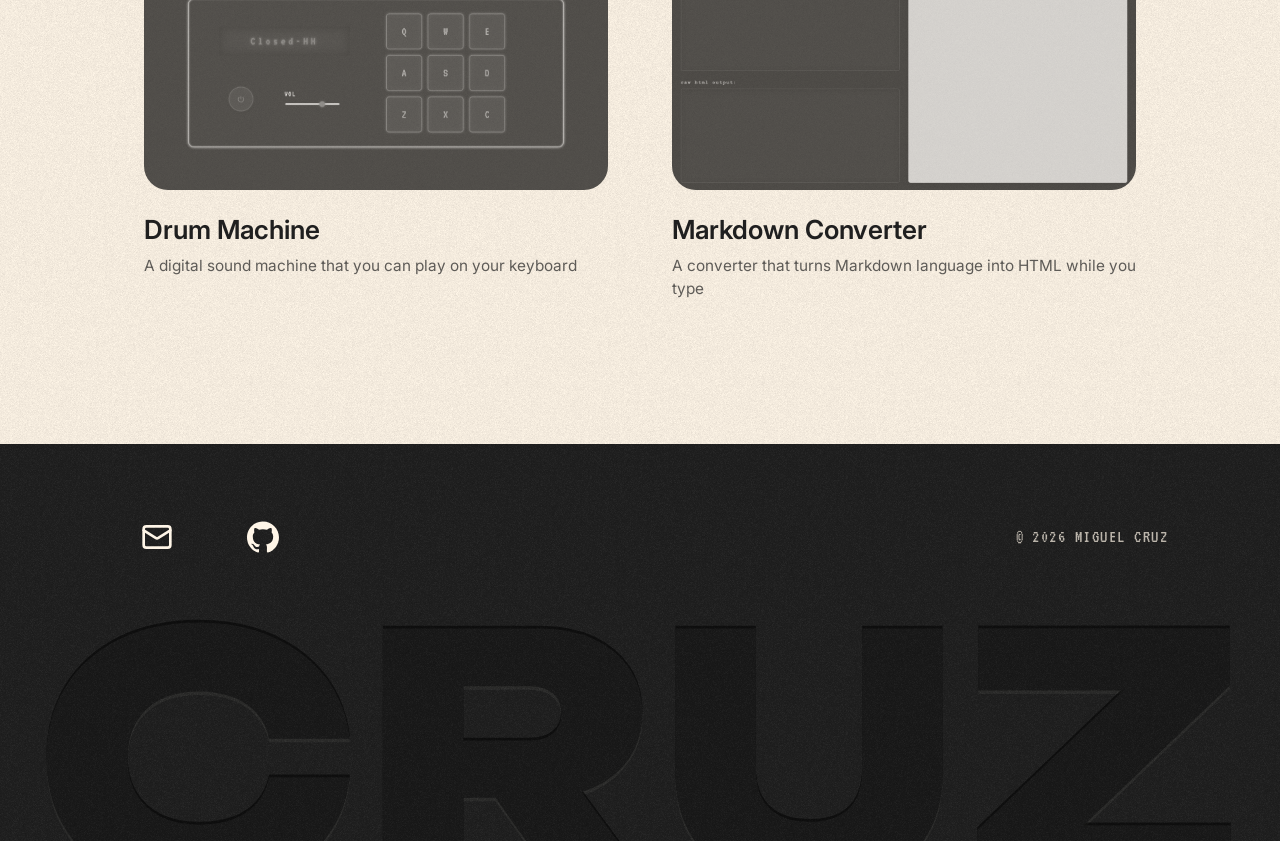
==== commit 564bbc59: "Add responsive layouts for tablet and phone" ====
--- a/personal-portfolio/index.html
+++ b/personal-portfolio/index.html
@@ -54,7 +54,7 @@
             <!-- h1 and p div center text -->
             <div class="hero-intro">
                 <h1 class="hero-title">Hi, I'm<br>Miguel<span class="dot">.</span></h1>
-                <p class="hero-sub">On a journey into <span class="brush">web development</span>.</p>
+                <p class="hero-sub">On a journey into <span class="brush">web development.</span></p>
             </div>
 
             <!-- bottom row: place + its date and time (left), arrow (centre), edition mark (right) -->
--- a/personal-portfolio/styles.css
+++ b/personal-portfolio/styles.css
@@ -1,976 +1,1252 @@
-/*  THEME COLOURS + FONTS + SIZES */
-
-/*  LIGHT THEME  */
-:root {
-  --bg: #FFF6E8;
-  --text: #1F1F1F;
-  --accent: #f46e2a;
-  --bg-subtle: #F7EBD5;
-  --grain-image: url(images/grain-light.png);
-
-  --font-main: "Inter", system-ui, -apple-system, "Segoe UI", Roboto, Arial, sans-serif;
-  --font-screen: "VT323", "Courier New", monospace;
-  --font-hand: "Italianno", "Apple Chancery", cursive;
-  --font-display: "Unbounded", "Arial Black", sans-serif;   /* the big footer name */
-
-  --screen-bg: #000;  /* OLED #black */
-  --screen-text: #ebebeb;
-  --screen-bezel: #2a2a2a;     /* faint edge lines */
-
-  --text-xs: clamp(0.875rem, 0.8rem + 0.2vw, 1rem);
-  --text-sm: clamp(1.25rem, 1rem + 0.8vw, 1.875rem);
-  --text-md: clamp(2.25rem, 1.2rem + 3.6vw, 4rem);
-  --text-lg: clamp(3.5rem, 1.5rem + 6vw, 6.5rem);
-  --text-xl: clamp(4rem, 1rem + 11vw, 10.625rem);
-}
-
-/*  DARK THEME  */
-:root[data-theme="dark"] {
-  --bg: #1F1F1F;
-  --text: #FFF6E8;
-  --accent: #FF8B52;
-  --bg-subtle: #2A2A2A;
-
-  --screen-bg: #FFF6E8;
-  --screen-text: #1F1F1F;
-  --screen-bezel: #E6D8BD;
-  --grain-image: url(images/grain-dark.png);
-}
-:root[data-theme="dark"] .stack-list li:nth-child(3) {
-  --brand: #d4a900;
-}
-
-
-/* ABOUT PHOTO LIGHT BULB EFFECT FOR DARK THEME */
-:root[data-theme="dark"] .about-photo {
-
-  /* the light: a cream rectangle that the masks cut into a beam */
-  background: var(--text);
-
-  /* three marks stacked */
-  -webkit-mask-image: /* safari */
-    conic-gradient(from 162deg at 50% -55%, transparent 0deg, #000 10deg, #000 26deg, transparent 36deg),
-    linear-gradient(to bottom, transparent 0%, #000 8%, #000 35%, transparent 100%),
-    linear-gradient(to left, transparent 0%, #000 40%, #000 60%, transparent 100%);
-
-  mask-image:
-    /* 1. the cone */
-    conic-gradient(from 162deg at 50% -55%, transparent 0deg, #000 10deg, #000 26deg, transparent 36deg),
-    /* 2. top/bottom fade */
-    linear-gradient(to bottom, transparent 0%, #000 8%, #000 35%, transparent 100%),
-    /* 3. left/right fade */
-    linear-gradient(to left, transparent 0%, #000 40%, #000 60%, transparent 100%);
-
-  /* show only where all marks overlap */
-  -webkit-mask-composite: source-in;
-  mask-composite: intersect;
-
-    opacity: 0;  /* the light is OFF: the portrait is there, but very dark */
-}
-
-  /* JavaScript adds "is-visible" - light flicker effect */
-:root[data-theme="dark"] .about-photo.is-visible {
-    animation: bulb-on 0.2s 1.5s step-end forwards;
-  /* name, duration, delay, jump between keyframes, stay on the last value */
-}
-
-:root[data-theme="dark"] .about-photo img {
-  filter: none; /* no blur and no fade: the sketch is simply there */
-}
-
-/*  --------------------------------  */
-
-
-/*  RESET PAGE LAYOUT  */
-*, *::before, *::after {
-  margin: 0;
-  padding: 0;
-  box-sizing: border-box;
-}
-
-html {
-  scroll-behavior: smooth;
-}
-
-
-/*  --------------------------------  */
-
-
-/*  MAIN PAGE STYLING  */
-
-body {
-  background-color: var(--bg);
-  color: var(--text);
-  font-family: var(--font-main);
-  font-size: var(--text-sm);
-  font-weight: 400;
-  line-height: 1.5;
-  position: relative;    /* the grain layer is positioned inside the body */
-}
-
-/* PAPER GRAIN: a noise layer behind all the content, over the page colour */
-body::before {
-  content: "";
-  position: absolute;
-  inset: 0; /* covers the whole page, top to bottom */
-  z-index: -1;   /* behind the text and images, above the background colour */
-  background-image: var(--grain-image);
-  pointer-events: none; /* clicks go through it */
-}
-
-h1 {
-  font-size: var(--text-xl);
-  font-weight: 700;
-  line-height: 1;
-}
-
-h2 {
-  font-size: var(--text-md);
-  font-weight: 700;
-  line-height: 1.1;
-}
-
-h3 {
-  font-size: var(--text-sm);
-  font-weight: 600;
-}
-
-a {
-  color: inherit;
-  text-decoration: none;
-}
-
-img {
-  display: block;
-  max-width: 100%;
-}
-
-
-/*  --------------------------------  */
-
-
-/*  NAV: THE ISLAND  */
-
-.site-header {
-  --island-size: 75px;  /* the full size. The island inherits it; the scrolled rule overrides it only on the island */
-  --island-hover-size: 75px;     /* same as --island-size, so hover square and open bar are the same height */
-  position: fixed;
-  top: 1.5rem;
-  left: 0;
-  width: 100%;
-  height: var(--island-size);    /* the header is always as tall as the biggest island */
-  z-index: 100;
-  display: flex;
-  justify-content: center;
-  align-items: center;
-  padding: 0 2rem;
-  pointer-events: none; /* the empty strip doesn't block clicks on the page below */
-  animation: fade-in 1s ease 2.5s both;
-}
-
-/* the island itself: one box that changes width */
-.island {
-  position: relative;   /* lets the #black ::before layer sit inside the island */
-  pointer-events: auto;
-  display: flex;
-  align-items: center;
-  width: var(--island-size); /* CLOSED: a square, same size as the button */
-  height: var(--island-size);
-  background: transparent;     /* ::before layer adds the background */
-  color: var(--text);
-  border-radius: 25%;
-  overflow: hidden; /* hides the links while narrow, and rounds off the #black layer's corners */
-  transition: width 0.6s cubic-bezier(0.32, 0.72, 0, 1),  /* Apple-like curve */
-              height 0.4s cubic-bezier(0.32, 0.72, 0, 1),
-              border-radius 0.6s cubic-bezier(0.32, 0.72, 0, 1),
-              color 0.35s
-}
-
-/* THE BLACK LAYER: sits behind the stripes and links, covers the whole island */
-.island::before {
-  content: "";
-  position: absolute;
-  inset: 0;   /* fills the island, and follows it as it stretches */
-  background: var(--text);
-  clip-path: circle(0% at 50% 50%); /* HIDDEN: a circle of size 0 in the exact centre */
-  transition: clip-path 0.50s ease;
-}
-
-/* HOVER while closed: the circle grows until the square is full */
-.island:not(.is-open):hover,
-.island:not(.is-open):has(.menu-toggle:focus-visible) {
-  color: var(--bg);
-  --island-size: var(--island-hover-size);     /* grows by size, not by scale, so the stripes stay the same */
-}
-
-.island:not(.is-open):hover::before,
-.island:not(.is-open):has(.menu-toggle:focus-visible)::before {
-  clip-path: circle(75% at 50% 50%);
-}
-
-/* JavaScript adds the class "is-open" */
-.island.is-open {
-  width: 100%;
-  border-radius: 40px;
-  color: var(--bg);
-}
-
-.island.is-open::before {
-  clip-path: circle(150% at 50% 50%); /* much bigger, so the long bar is fully #black */
-}
-
-/* SCROLLED + closed: */
-.island.is-scrolled:not(.is-open) {
-  --island-size: 48px;
-  color: var(--bg);
-}
-
-.island.is-scrolled:not(.is-open)::before {
-  clip-path: circle(75% at 50% 50%);
-}
-
-/* hovering it brings back the full-size version */
-.island.is-scrolled:not(.is-open):hover {
-  --island-size: var(--island-hover-size);
-}
-
-
-/* THE BUTTON inside the island */
-.menu-toggle {
-  position: relative;   /* keeps the button painted on top of the #black layer */
-  display: flex;
-  flex-direction: column;
-  justify-content: center;
-  align-items: center; /* centres the stripes horizontally, whatever the button width */
-  gap: 6px;
-  width: var(--island-size);   /* same number as the island */
-  height: var(--island-size);
-  padding: 0;
-  background: transparent;
-  border: none;
-  color: inherit;
-  cursor: pointer;
-}
-
-.menu-toggle span {
-  display: block;
-  width: 28px;
-  height: 2px;
-  background: currentColor;
-}
-
-
-/* THE LINK LISTS */
-.nav-links {
-  position: relative;    /* paints the links above the #black layer */
-  list-style: none;
-  display: flex;
-  justify-content: space-evenly;
-  align-items: center;
-  flex: 1;     /* each list takes half of the free space... */
-  min-width: 0;  /* flex item shrinks to nothing */
-  font-size: var(--text-xs);
-  white-space: nowrap; /* link text never wraps during the resize */
-  opacity: 0;    /* CLOSED: invisible... */
-  visibility: hidden;
-  transition: opacity 0.25s, visibility 0s 0.25s;
-}
-
-.island.is-open .nav-links {
-  opacity: 1;
-  visibility: visible;
-  transition: opacity 0.7s 0.1s, visibility 0s;  /* waits 0.1s so the bar is partly open first */
-}
-
-/* LINK HOVER: colored underline grows left to right, shrinks right to left */
-.nav-links a {
-  position: relative;
-  padding-block: 0.25rem;
-}
-
-.nav-links a::after {
-  content: "";
-  position: absolute;
-  left: 0;
-  bottom: 0;
-  width: 100%;
-  height: 2px;
-  background: var(--accent);
-  transform: scaleX(0); /* hidden: squashed to zero width */
-  transform-origin: left;   /* leaving: shrinks toward the left */
-  transition: transform 0.3s;
-}
-
-.nav-links a:hover::after,
-.nav-links a:focus-visible::after {
-  transform: scaleX(1);
-  transform-origin: left;    /* starting: grows from the left */
-}
-
-/* THEME SWITCH BUTTON  */
-.theme-toggle {
-  position: relative;
-  display: flex;
-  align-items: center;
-  width: 8rem;
-  height: 2.6rem;
-  padding: 10px 5px 10px;
-  background: transparent;
-  border: 1.5px solid color-mix(in srgb, currentColor 35%, transparent);
-  border-radius: 0.6rem; /* about 25% of the height: a fixed value, because 25% of the width would be too round */
-  color: inherit;
-  cursor: pointer;
-  transition: border-color 0.3s;
-}
-
-.theme-toggle:hover,
-.theme-toggle:focus-visible {
-  border-color: currentColor;
-}
-
-/* the two words, one in each half of the track */
-.theme-labels {
-  display: grid;
-  grid-template-columns: 1fr 1fr;  /* Light on the left half, Dark on the right half */
-  width: 100%;
-  font-family: var(--font-screen); /* VT323, like the strip */
-  font-size: 1.15rem;
-  line-height: 1;
-  text-transform: uppercase;
-  letter-spacing: 0.08em;
-  text-align: center;
-}
-
-/* the thumb: covers one half, hides the word under it */
-.theme-thumb {
-  position: absolute;
-  top: 2px;
-  bottom: 2px;
-  left: 2px;
-  width: calc(50% - 2px);
-  background: currentColor;   /* same colour as the words, so the covered word disappears */
-  border-radius: calc(0.6rem - 2px);
-  transform: translateX(100%);     /* LIGHT theme: thumb on the right, so it covers Dark and reveals Light */
-  transition: transform 0.4s cubic-bezier(0.32, 0.72, 0, 1);    /* the same smooth curve as the island */
-}
-
-/* a little grip line on the thumb */
-.theme-thumb::after {
-  content: "";
-  position: absolute;
-  top: 30%;
-  bottom: 30%;
-  left: 50%;
-  width: 2px;
-  background: var(--text);   /* the island's background colour, so it contrasts with the thumb */
-  transform: translateX(-50%);
-}
-
-/* DARK theme */
-:root[data-theme="dark"] .theme-thumb {
-  transform: translateX(0);
-}
-
-
-/*  --------------------------------  */
-
-
-/*  HERO  */
-.hero {
-  min-height: 100svh;     /* full visible screen height */
-  display: flex;
-  flex-direction: column;    /* title, subtitle, then bottom row, top to bottom */
-  padding: 6rem 2rem 2rem;   /* big top padding so the fixed nav doesn't cover the text */
-  animation: fade-up 0.9s cubic-bezier(0.32, 1.5, 0, 1) 0.6s both;    /* name | duration | curve | delay | fill */
-}
-
-.hero-intro {
-  margin-top: auto;
-  align-self: center;
-  text-align: center;
-}
-
-.dot {
-  color: var(--accent);
-}
-
-.hero-sub {
-  margin-top: 1.5rem;
-  font-size: var(--text-sm);
-  font-weight: 400;
-  line-height: 2;
-  font-style: italic;
-  animation: fade-up 3s cubic-bezier(0.32, 0.72, 0, 1) 1.5s both;
-
-}
-
-.hero-details {
-  margin-top: auto;  /* pushes the bottom row to the bottom of the hero */
-  display: grid;
-  grid-template-columns: 1fr auto 1fr;
-  align-items: end;
-  font-family: var(--font-screen);   /* VT323, like the quote caption */
-  font-size: 1.3rem;
-  letter-spacing: 0.08em;
-  text-transform: uppercase;
-  animation: fade-in 2s ease 2.5s both;
-}
-
-.hero-clock {
-  display: flex;
-  flex-direction: column;  /* "Portugal" on top, date and time under it */
-}
-
-.hero-edition {
-  justify-self: end; /* right edge of its column */
-}
-
-.clock-colon {
-  animation: blink 2s step-end infinite;    /* step-end: it jumps between states with no fading. infinite: repeats forever */
-}
-
-.scroll-arrow {
-  font-size: var(--text-sm);
-  transition: opacity 0.4s, transform 0.4s, visibility 0s;
-}
-
-/* when the island has "is-scrolled" (scrolled has happened), the arrow fades down and out */
-body:has(.island.is-scrolled) .scroll-arrow {
-  opacity: 0;
-  transform: translateY(80px);
-  pointer-events: none;
-  transition: opacity 0.4s, transform 0.4s, visibility 0s 0.4s;     /* visibility waits for the fade to finish */
-}
-
-/* BRUSH STROKE */
-
-.brush {
-  position: relative;   /* the stroke is positioned against this box */
-  display: inline-block;     /* the box shrinks to the word's width */
-  white-space: nowrap;   /* word and stroke stay on one line */
-  line-height: 1.6; /* fixed box height, so the stroke always sits in the same place */
-  isolation: isolate;  /* own stacking layer, so z-index:-1 stays behind the letters, not behind the page */
-}
-
-/* the stroke is a pseudo-element: no HTML needed for it */
-.brush::after {
-  content: "";
-  position: absolute;
-  left: -3%;
-  bottom: -0.42em;
-  width: 106%;     /* a little wider than the word */
-  height: 0.5em;
-  z-index: -1;  /* behind the letters */
-
-  background: var(--accent);    /* the colour fills the whole box... */
-  -webkit-mask: url(images/brush.svg) center / 100% 100% no-repeat;  /* ...and the mask cuts it into the brush shape */
-  mask: url(images/brush.svg) center / 100% 100% no-repeat;     /* 100% 100% stretches the shape to the word's width */
-
-  clip-path: inset(0 100% 0 0);    /* HIDDEN: cut 100% from the right side, so nothing shows */
-  transition: clip-path 0.9s cubic-bezier(0.32, 0.72, 0, 1); /* the reveal wipes left to right */
-}
-
-/* JavaScript adds "is-drawn": the cut goes to 0, the stroke is fully shown and stays */
-.brush.is-drawn::after {
-  clip-path: inset(0 0 0 0);
-}
-
-/* titles are bigger: a slightly thinner stroke, and their own line-height so the heading doesn't grow */
-.brush-title {
-  line-height: 1.5;
-}
-.brush-title::after {
-  bottom: -0.18em;
-  height: 0.32em;
-  opacity: 0.90;
-  left: -0.25em;
-}
-
-/* the hero one needs no JavaScript: it draws itself after the subtitle has finished fading in (1.5s delay + 3s = 4.5s) */
-.hero-sub .brush::after {
-  animation: brush-draw 0.7s cubic-bezier(0.32, 0.72, 0, 1) 4.7s both;  /* "both": hidden during the delay, stays drawn at the end */
-}
-
-
-/*  --------------------------------  */
-
-
-/*  ABOUT SECTION */
-
-.about {
-  min-height: 100svh;
-  display: grid;
-  grid-template-columns: 3fr 2fr;    /* text column | photo column */
-  gap: 2rem 0.5rem;
-  align-items: center;
-  align-content: center;
-  max-width: 64rem;
-  margin-inline: auto;
-  padding: 10rem 2rem 13rem;
-}
-
-.about-photo {
-  aspect-ratio: 4 / 5;
-  grid-column: 2;
-  grid-row: 1 / 3;   /* starts at row 1 (level with the title) and ends after row 2 (the text) */
-}
-
-.about-photo img {
-  width: 100%;
-  height: 100%;
-  object-fit: cover;
-
-  /* image blend and sketch like effect */
-  mix-blend-mode: multiply;
-
-  -webkit-mask-image: radial-gradient(ellipse closest-side at center, #000 60%, transparent 100%);
-  mask-image: radial-gradient(ellipse closest-side at center, #000 60%, transparent 100%);
-
-  filter: blur(40px) opacity(0);    /* hidden state: blurry and invisible */
-  transition: filter 2s ease;     /* it takes 2 seconds to sharpen and appear */
-}
-
-/* JavaScript toggle Class */
-.about-photo.is-visible img {
-  filter: blur(0) opacity(1);
-}
-
-.about-text {
-  max-width: 45ch;    /* about 45 characters per line */
-  align-self: end; /* the text block sits at the bottom, level with the photo's bottom */
-  font-size: 1.4rem;
-  line-height: 1.5;
-  padding-bottom: 24px;
-}
-
-.about-text p + p {
-  margin-top: 1.25rem;
-}
-
-/*  --------------------------------  */
-
-
-/*  STACK STRIP  */
-
-.stack {
-  --stack-gap: 4rem;
-  position: relative;
-  padding: 0.4rem 0;
-  background: var(--screen-bg);
-  color: var(--screen-text);
-  border-block: 1px solid var(--screen-bezel);
-  overflow: hidden;
-  filter: opacity(90%);
-}
-
-/* the track holds both lists side by side, and slides to the left */
-.stack-track {
-  display: flex;
-  width: max-content;  /* as wide as both lists together */
-  animation: stack-scroll 20s linear infinite;    /* 20 seconds per loop, constant speed, forever */
-}
-
-
-.stack-list {
-  list-style: none;
-  display: flex;
-  flex-shrink: 0;
-  min-width: 100vw;     /* still fills wide monitors */
-  font-family: var(--font-screen);
-  font-size: 1.4rem;
-  line-height: 1.3;
-  text-transform: uppercase;
-  letter-spacing: 0.08em;
-}
-
-/* each item grows equally to fill the list, with half a gap of space on each side */
-.stack-list li {
-  position: relative; /* the dot is positioned against this li */
-  flex: 1 0 auto;  /* grow to share any free space, never shrink */
-  display: flex;
-  justify-content: center;    /* icon + name stay centred in the li */
-  padding-inline: calc(var(--stack-gap) / 2);
-  align-items: center;
-}
-
-/* the dot sits on the right edge of the li, i.e. exactly between two items */
-.stack-list li::after {
-  content: "•";
-  position: absolute;
-  color: var(--accent);
-  right: 0;
-  transform: translateX(50%);     /* centres the dot on that edge */
-}
-
-.icon {
-  display: inline-block;
-  width: 1em;   /* as big as the text */
-  height: 1em;
-  margin-right: 0.4em;
-  background: currentColor;
-
-  /* Safari */
-  -webkit-mask: var(--icon) center / contain no-repeat;
-  mask: var(--icon) center / contain no-repeat;
-}
-
-/* each icon takes its own brand colour (set per item below) */
-.stack-list .icon {
-  color: var(--brand, #fff);     /* falls back to #white if an item has no colour */
-}
-
-/* brand colours, in the same order as the list in your HTML */
-.stack-list li:nth-child(1) { --brand: #e34f26; }   /* HTML5 */
-.stack-list li:nth-child(2) { --brand: #2d7ff9; } /* CSS */
-.stack-list li:nth-child(3) { --brand: #f7df1e; }     /* JavaScript */
-.stack-list li:nth-child(4) { --brand: #f05032; }   /* Git */
-.stack-list li:nth-child(5) { --brand: var(--screen-text); }  /* GitHub: follows the strip's text colour */
-.stack-list li:nth-child(6) { --brand: #00c7b7; } /* Netlify */
-.stack-list li:nth-child(7) { --brand: #23a9f2; }     /* VS Code */
-
-
-
-/*  --------------------------------  */
-
-
-/*  STATEMENT SECTION */
-
-.statement {
-  padding: 13rem 9rem;
-  display: flex;
-  justify-content: center;
-  align-items: center;
-}
-
-.statement-text {
-  font-family: var(--font-hand);
-  font-size: 53px;
-  max-width: 30ch;
-  font-weight: 400;
-  line-height: 1.4;
-  letter-spacing: 0.04em;
-  opacity: 0.8;
-  filter: blur(0.4px);
-}
-
-
-/* who said it, below the quote */
-.statement-source {
-  margin-top: 2rem;
-  padding-right: 1.2rem;
-  font-family: var(--font-screen);
-  font-size: 1.15rem;
-  text-transform: uppercase;
-  opacity: 0.7;
-  text-align: end;
-}
-
-.statement-source cite {
-  font-style: normal; /* cite was italic by default */
-}
-
-/*  --------------------------------  */
-
-
-/*  PROJECTS SECTION  */
-.projects {
-  padding: 0rem 9rem 9rem;
-}
-
-.projects h2 {
-  margin-bottom: 5rem;
-}
-
-.project-list {
-  display: grid;
-  grid-template-columns: repeat(2, 1fr);   /* 2x2 grid for four projects */
-  gap: 4rem;
-}
-
-.project-card img {
-  width: 100%;
-  aspect-ratio: 16 / 9;    /* matches your screenshots, so almost nothing is cropped */
-  object-fit: cover;  /* crops to fill the box instead of squashing */
-  border-radius: 24px;
-  background: var(--bg-subtle);   /* shows a tinted box until the image exists */
-}
-
-.project-card h3 {
-  position: relative;     /* the underline is positioned relative to the title */
-  display: inline-block;    /* title line box is only as wide as the title */
-  margin-top: 1.25rem;
-  margin-bottom: 0.1rem;
-  padding-bottom: 0.15rem;     /* room below the letters, so the letters g and j never touch the underline */
-}
-
-/* the #orange line: hidden at rest, same behaviour as the nav links */
-.project-card h3::after {
-  content: "";
-  position: absolute;
-  left: 0;
-  bottom: 0;
-  width: 100%;
-  height: 2px;
-  background: var(--accent);
-  transform: scaleX(0); /* shrinked to nothing */
-  transform-origin: left;   /* grows from the left, shrinks back toward the left */
-  transition: transform 0.3s;
-}
-
-/* hovering anywhere on the card draws the line */
-.project-card:hover h3::after,
-.project-card:focus-visible h3::after {
-  transform: scaleX(1);
-}
-
-.project-card p {
-  font-size: var(--text-xs);
-  opacity: 0.7;     /* a bit softer than the title */
-}
-
-
-/*  --------------------------------  */
-
-
-
-/* === FOOTER === */
-.site-footer {
-    overflow: hidden;    /* crops the big name at the bottom edge */
-    padding: 4rem 1rem 0;
-    background: var(--text);   /* the colours swap depending on the theme */
+  /*  THEME COLOURS + FONTS + SIZES */
+
+  /*  LIGHT THEME  */
+  :root {
+    --bg: #FFF6E8;
+    --text: #1F1F1F;
+    --accent: #f46e2a;
+    --bg-subtle: #F7EBD5;
+    --grain-image: url(images/grain-light.png);
+
+    --font-main: "Inter", system-ui, -apple-system, "Segoe UI", Roboto, Arial, sans-serif;
+    --font-screen: "VT323", "Courier New", monospace;
+    --font-hand: "Italianno", "Apple Chancery", cursive;
+    --font-display: "Unbounded", "Arial Black", sans-serif;   /* the big footer name */
+
+    --screen-bg: #000;  /* OLED #black */
+    --screen-text: #ebebeb;
+    --screen-bezel: #2a2a2a;     /* faint edge lines */
+
+    --text-xs: clamp(0.875rem, 0.8rem + 0.2vw, 1rem);
+    --text-sm: clamp(1.25rem, 1rem + 0.8vw, 1.875rem);
+    --text-md: clamp(2.25rem, 1.2rem + 3.6vw, 4rem);
+    --text-lg: clamp(3.5rem, 1.5rem + 6vw, 6.5rem);
+    --text-xl: clamp(4rem, 1rem + 11vw, 10.625rem);
+  }
+
+  /*  DARK THEME  */
+  :root[data-theme="dark"] {
+    --bg: #1F1F1F;
+    --text: #FFF6E8;
+    --accent: #FF8B52;
+    --bg-subtle: #2A2A2A;
+
+    --screen-bg: #FFF6E8;
+    --screen-text: #1F1F1F;
+    --screen-bezel: #E6D8BD;
+    --grain-image: url(images/grain-dark.png);
+  }
+  :root[data-theme="dark"] .stack-list li:nth-child(3) {
+    --brand: #d4a900;
+  }
+
+
+  /* ABOUT PHOTO LIGHT BULB EFFECT FOR DARK THEME */
+  :root[data-theme="dark"] .about-photo {
+
+    /* the light: a cream rectangle that the masks cut into a beam */
+    background: var(--text);
+
+    /* three marks stacked */
+    -webkit-mask-image: /* safari */
+      conic-gradient(from 162deg at 50% -55%, transparent 0deg, #000 10deg, #000 26deg, transparent 36deg),
+      linear-gradient(to bottom, transparent 0%, #000 8%, #000 35%, transparent 100%),
+      linear-gradient(to left, transparent 0%, #000 40%, #000 60%, transparent 100%);
+
+    mask-image:
+      /* 1. the cone */
+      conic-gradient(from 162deg at 50% -55%, transparent 0deg, #000 10deg, #000 26deg, transparent 36deg),
+      /* 2. top/bottom fade */
+      linear-gradient(to bottom, transparent 0%, #000 8%, #000 35%, transparent 100%),
+      /* 3. left/right fade */
+      linear-gradient(to left, transparent 0%, #000 40%, #000 60%, transparent 100%);
+
+    /* show only where all marks overlap */
+    -webkit-mask-composite: source-in;
+    mask-composite: intersect;
+
+      opacity: 0;  /* the light is OFF: the portrait is there, but very dark */
+  }
+
+    /* JavaScript adds "is-visible" - light flicker effect */
+  :root[data-theme="dark"] .about-photo.is-visible {
+      animation: bulb-on 0.2s 1.5s step-end forwards;
+    /* name, duration, delay, jump between keyframes, stay on the last value */
+  }
+
+  :root[data-theme="dark"] .about-photo img {
+    filter: none; /* no blur and no fade: the sketch is simply there */
+  }
+
+  /*  --------------------------------  */
+
+
+  /*  RESET PAGE LAYOUT  */
+  *, *::before, *::after {
+    margin: 0;
+    padding: 0;
+    box-sizing: border-box;
+  }
+
+  html {
+    scroll-behavior: smooth;
+  }
+
+
+  /*  --------------------------------  */
+
+
+  /*  MAIN PAGE STYLING  */
+
+  body {
+    background-color: var(--bg);
+    color: var(--text);
+    font-family: var(--font-main);
+    font-size: var(--text-sm);
+    font-weight: 400;
+    line-height: 1.5;
+    position: relative;    /* the grain layer is positioned inside the body */
+  }
+
+  /* PAPER GRAIN: a noise layer behind all the content, over the page colour */
+  body::before {
+    content: "";
+    position: absolute;
+    inset: 0; /* covers the whole page, top to bottom */
+    z-index: -1;   /* behind the text and images, above the background colour */
+    background-image: var(--grain-image);
+    pointer-events: none; /* clicks go through it */
+  }
+
+  h1 {
+    font-size: var(--text-xl);
+    font-weight: 700;
+    line-height: 1;
+  }
+
+  h2 {
+    font-size: var(--text-md);
+    font-weight: 700;
+    line-height: 1.1;
+  }
+
+  h3 {
+    font-size: var(--text-sm);
+    font-weight: 600;
+  }
+
+  a {
+    color: inherit;
+    text-decoration: none;
+  }
+
+  img {
+    display: block;
+    max-width: 100%;
+  }
+
+
+  /*  --------------------------------  */
+
+
+  /*  NAV: THE ISLAND  */
+
+  .site-header {
+    --island-size: 75px;  /* the full size. The island inherits it; the scrolled rule overrides it only on the island */
+    --island-hover-size: 75px;     /* same as --island-size, so hover square and open bar are the same height */
+    position: fixed;
+    top: 1.5rem;
+    left: 0;
+    width: 100%;
+    height: var(--island-size);    /* the header is always as tall as the biggest island */
+    z-index: 100;
+    display: flex;
+    justify-content: center;
+    align-items: center;
+    padding: 0 2rem;
+    pointer-events: none; /* the empty strip doesn't block clicks on the page below */
+    animation: fade-in 1s ease 2.5s both;
+  }
+
+  /* the island itself: one box that changes width */
+  .island {
+    position: relative;   /* lets the #black ::before layer sit inside the island */
+    pointer-events: auto;
+    display: flex;
+    align-items: center;
+    width: var(--island-size); /* CLOSED: a square, same size as the button */
+    height: var(--island-size);
+    background: transparent;     /* ::before layer adds the background */
+    color: var(--text);
+    border-radius: 25%;
+    overflow: hidden; /* hides the links while narrow, and rounds off the #black layer's corners */
+    transition: width 0.6s cubic-bezier(0.32, 0.72, 0, 1),  /* Apple-like curve */
+                height 0.4s cubic-bezier(0.32, 0.72, 0, 1),
+                border-radius 0.6s cubic-bezier(0.32, 0.72, 0, 1),
+                color 0.35s
+  }
+
+  /* THE BLACK LAYER: sits behind the stripes and links, covers the whole island */
+  .island::before {
+    content: "";
+    position: absolute;
+    inset: 0;   /* fills the island, and follows it as it stretches */
+    background: var(--text);
+    clip-path: circle(0% at 50% 50%); /* HIDDEN: a circle of size 0 in the exact centre */
+    transition: clip-path 0.50s ease;
+  }
+
+  /* HOVER while closed: the circle grows until the square is full */
+  .island:not(.is-open):hover,
+  .island:not(.is-open):has(.menu-toggle:focus-visible) {
     color: var(--bg);
-    position: relative;  /* the grain layer is positioned inside the footer */
-}
-
-/* grain: a layer of noise laid over the whole footer */
-.site-footer::after {
-    content: "";     /* needs a content to exist */
+    --island-size: var(--island-hover-size);     /* grows by size, not by scale, so the stripes stay the same */
+  }
+
+  .island:not(.is-open):hover::before,
+  .island:not(.is-open):has(.menu-toggle:focus-visible)::before {
+    clip-path: circle(75% at 50% 50%);
+  }
+
+  /* JavaScript adds the class "is-open" */
+  .island.is-open {
+    width: 100%;
+    border-radius: 40px;
+    color: var(--bg);
+  }
+
+  .island.is-open::before {
+    clip-path: circle(150% at 50% 50%); /* much bigger, so the long bar is fully #black */
+  }
+
+  /* SCROLLED + closed: */
+  .island.is-scrolled:not(.is-open) {
+    --island-size: 48px;
+    color: var(--bg);
+  }
+
+  .island.is-scrolled:not(.is-open)::before {
+    clip-path: circle(75% at 50% 50%);
+  }
+
+  /* hovering it brings back the full-size version */
+  .island.is-scrolled:not(.is-open):hover {
+    --island-size: var(--island-hover-size);
+  }
+
+
+  /* THE BUTTON inside the island */
+  .menu-toggle {
+    position: relative;   /* keeps the button painted on top of the #black layer */
+    display: flex;
+    flex-direction: column;
+    justify-content: center;
+    align-items: center; /* centres the stripes horizontally, whatever the button width */
+    gap: 6px;
+    width: var(--island-size);   /* same number as the island */
+    height: var(--island-size);
+    padding: 0;
+    background: transparent;
+    border: none;
+    color: inherit;
+    cursor: pointer;
+  }
+
+  .menu-toggle span {
+    display: block;
+    width: 28px;
+    height: 2px;
+    background: currentColor;
+  }
+
+
+  /* THE LINK LISTS */
+  .nav-links {
+    position: relative;    /* paints the links above the #black layer */
+    list-style: none;
+    display: flex;
+    justify-content: space-evenly;
+    align-items: center;
+    flex: 1;     /* each list takes half of the free space... */
+    min-width: 0;  /* flex item shrinks to nothing */
+    font-size: var(--text-xs);
+    white-space: nowrap; /* link text never wraps during the resize */
+    opacity: 0;    /* CLOSED: invisible... */
+    visibility: hidden;
+    transition: opacity 0.25s, visibility 0s 0.25s;
+  }
+
+  .island.is-open .nav-links {
+    opacity: 1;
+    visibility: visible;
+    transition: opacity 0.7s 0.1s, visibility 0s;  /* waits 0.1s so the bar is partly open first */
+  }
+
+  /* LINK HOVER: colored underline grows left to right, shrinks right to left */
+  .nav-links a {
+    position: relative;
+    padding-block: 0.25rem;
+  }
+
+  .nav-links a::after {
+    content: "";
     position: absolute;
-    inset: 0;   /* covers the whole footer */
-    background-image: url(images/noise.png);
-    mix-blend-mode: soft-light;     /* mixes the noise into what's underneath instead of covering it */
-    opacity: 0.17;
-    pointer-events: none;   /* the icons still react */
-}
-
-.footer-top {
-    padding: 0rem 6rem 0rem 7rem;
+    left: 0;
+    bottom: 0;
+    width: 100%;
+    height: 2px;
+    background: var(--accent);
+    transform: scaleX(0); /* hidden: squashed to zero width */
+    transform-origin: left;   /* leaving: shrinks toward the left */
+    transition: transform 0.3s;
+  }
+
+  .nav-links a:hover::after,
+  .nav-links a:focus-visible::after {
+    transform: scaleX(1);
+    transform-origin: left;    /* starting: grows from the left */
+  }
+
+  /* THEME SWITCH BUTTON  */
+  .theme-toggle {
+    position: relative;
     display: flex;
-    justify-content: space-between;
     align-items: center;
-    flex-wrap: wrap;     /* stacks on narrow screens */
-    gap: 1.5rem 2rem;
-}
-
-.footer-copy {
-    font-family: var(--font-screen);  /* VT323, like the strip */
+    width: 8rem;
+    height: 2.6rem;
+    padding: 10px 5px 10px;
+    background: transparent;
+    border: 1.5px solid color-mix(in srgb, currentColor 35%, transparent);
+    border-radius: 0.6rem; /* about 25% of the height: a fixed value, because 25% of the width would be too round */
+    color: inherit;
+    cursor: pointer;
+    transition: border-color 0.3s;
+  }
+
+  .theme-toggle:hover,
+  .theme-toggle:focus-visible {
+    border-color: currentColor;
+  }
+
+  /* the two words, one in each half of the track */
+  .theme-labels {
+    display: grid;
+    grid-template-columns: 1fr 1fr;  /* Light on the left half, Dark on the right half */
+    width: 100%;
+    font-family: var(--font-screen); /* VT323, like the strip */
+    font-size: 1.15rem;
+    line-height: 1;
+    text-transform: uppercase;
+    letter-spacing: 0.08em;
+    text-align: center;
+  }
+
+  /* the thumb: covers one half, hides the word under it */
+  .theme-thumb {
+    position: absolute;
+    top: 2px;
+    bottom: 2px;
+    left: 2px;
+    width: calc(50% - 2px);
+    background: currentColor;   /* same colour as the words, so the covered word disappears */
+    border-radius: calc(0.6rem - 2px);
+    transform: translateX(100%);     /* LIGHT theme: thumb on the right, so it covers Dark and reveals Light */
+    transition: transform 0.4s cubic-bezier(0.32, 0.72, 0, 1);    /* the same smooth curve as the island */
+  }
+
+  /* a little grip line on the thumb */
+  .theme-thumb::after {
+    content: "";
+    position: absolute;
+    top: 30%;
+    bottom: 30%;
+    left: 50%;
+    width: 2px;
+    background: var(--text);   /* the island's background colour, so it contrasts with the thumb */
+    transform: translateX(-50%);
+  }
+
+  /* DARK theme */
+  :root[data-theme="dark"] .theme-thumb {
+    transform: translateX(0);
+  }
+
+
+  /*  --------------------------------  */
+
+
+  /*  HERO  */
+  .hero {
+    min-height: 100svh;     /* full visible screen height */
+    display: flex;
+    flex-direction: column;    /* title, subtitle, then bottom row, top to bottom */
+    padding: 6rem 2rem 2rem;   /* big top padding so the fixed nav doesn't cover the text */
+    animation: fade-up 0.9s cubic-bezier(0.32, 1.5, 0, 1) 0.6s both;    /* name | duration | curve | delay | fill */
+  }
+
+  .hero-intro {
+    margin-top: auto;
+    align-self: center;
+    text-align: center;
+  }
+
+  .dot {
+    color: var(--accent);
+  }
+
+  .hero-sub {
+    margin-top: 1.5rem;
+    font-size: var(--text-sm);
+    font-weight: 400;
+    line-height: 2;
+    font-style: italic;
+    animation: fade-up 3s cubic-bezier(0.32, 0.72, 0, 1) 1.5s both;
+    text-wrap: balance;
+  }
+
+  .hero-details {
+    margin-top: auto;  /* pushes the bottom row to the bottom of the hero */
+    display: grid;
+    grid-template-columns: 1fr auto 1fr;
+    align-items: end;
+    font-family: var(--font-screen);   /* VT323, like the quote caption */
+    font-size: 1.3rem;
+    letter-spacing: 0.08em;
+    text-transform: uppercase;
+    animation: fade-in 2s ease 2.5s both;
+  }
+
+  .hero-clock {
+    display: flex;
+    flex-direction: column;  /* "Portugal" on top, date and time under it */
+  }
+
+  .hero-edition {
+    justify-self: end; /* right edge of its column */
+  }
+
+  .clock-colon {
+    animation: blink 2s step-end infinite;    /* step-end: it jumps between states with no fading. infinite: repeats forever */
+  }
+
+  .scroll-arrow {
+    font-size: var(--text-sm);
+    transition: opacity 0.4s, transform 0.4s, visibility 0s;
+  }
+
+  /* when the island has "is-scrolled" (scrolled has happened), the arrow fades down and out */
+  body:has(.island.is-scrolled) .scroll-arrow {
+    opacity: 0;
+    transform: translateY(80px);
+    pointer-events: none;
+    transition: opacity 0.4s, transform 0.4s, visibility 0s 0.4s;     /* visibility waits for the fade to finish */
+  }
+
+  /* BRUSH STROKE */
+
+  .brush {
+    position: relative;   /* the stroke is positioned against this box */
+    display: inline-block;     /* the box shrinks to the word's width */
+    white-space: nowrap;   /* word and stroke stay on one line */
+    line-height: 1.6; /* fixed box height, so the stroke always sits in the same place */
+    isolation: isolate;  /* own stacking layer, so z-index:-1 stays behind the letters, not behind the page */
+  }
+
+  /* the stroke is a pseudo-element: no HTML needed for it */
+  .brush::after {
+    content: "";
+    position: absolute;
+    left: -3%;
+    bottom: -0.42em;
+    width: 106%;     /* a little wider than the word */
+    height: 0.5em;
+    z-index: -1;  /* behind the letters */
+
+    background: var(--accent);    /* the colour fills the whole box... */
+    -webkit-mask: url(images/brush.svg) center / 100% 100% no-repeat;  /* ...and the mask cuts it into the brush shape */
+    mask: url(images/brush.svg) center / 100% 100% no-repeat;     /* 100% 100% stretches the shape to the word's width */
+
+    clip-path: inset(0 100% 0 0);    /* HIDDEN: cut 100% from the right side, so nothing shows */
+    transition: clip-path 0.9s cubic-bezier(0.32, 0.72, 0, 1); /* the reveal wipes left to right */
+  }
+
+  /* JavaScript adds "is-drawn": the cut goes to 0, the stroke is fully shown and stays */
+  .brush.is-drawn::after {
+    clip-path: inset(0 0 0 0);
+  }
+
+  /* titles are bigger: a slightly thinner stroke, and their own line-height so the heading doesn't grow */
+  .brush-title {
+    line-height: 1.5;
+  }
+  .brush-title::after {
+    bottom: -0.18em;
+    height: 0.32em;
+    opacity: 0.90;
+    left: -0.25em;
+  }
+
+  /* the hero one needs no JavaScript: it draws itself after the subtitle has finished fading in (1.5s delay + 3s = 4.5s) */
+  .hero-sub .brush::after {
+    animation: brush-draw 0.7s cubic-bezier(0.32, 0.72, 0, 1) 4.7s both;  /* "both": hidden during the delay, stays drawn at the end */
+  }
+
+
+  /*  --------------------------------  */
+
+
+  /*  ABOUT SECTION */
+
+  .about {
+    min-height: 100svh;
+    display: grid;
+    grid-template-columns: 3fr 2fr;    /* text column | photo column */
+    gap: 2rem 0.5rem;
+    align-items: center;
+    align-content: center;
+    max-width: 64rem;
+    margin-inline: auto;
+    padding: 10rem 2rem 13rem;
+  }
+
+  .about-photo {
+    aspect-ratio: 4 / 5;
+    grid-column: 2;
+    grid-row: 1 / 3;   /* starts at row 1 (level with the title) and ends after row 2 (the text) */
+  }
+
+  .about-photo img {
+    width: 100%;
+    height: 100%;
+    object-fit: cover;
+
+    /* image blend and sketch like effect */
+    mix-blend-mode: multiply;
+
+    -webkit-mask-image: radial-gradient(ellipse closest-side at center, #000 60%, transparent 100%);
+    mask-image: radial-gradient(ellipse closest-side at center, #000 60%, transparent 100%);
+
+    filter: blur(40px) opacity(0);    /* hidden state: blurry and invisible */
+    transition: filter 2s ease;     /* it takes 2 seconds to sharpen and appear */
+  }
+
+  /* JavaScript toggle Class */
+  .about-photo.is-visible img {
+    filter: blur(0) opacity(1);
+  }
+
+  .about-text {
+    max-width: 45ch;    /* about 45 characters per line */
+    align-self: end; /* the text block sits at the bottom, level with the photo's bottom */
+    font-size: 1.4rem;
+    line-height: 1.5;
+    padding-bottom: 24px;
+  }
+
+  .about-text p + p {
+    margin-top: 1.25rem;
+  }
+
+  /*  --------------------------------  */
+
+
+  /*  STACK STRIP  */
+
+  .stack {
+    --stack-gap: 4rem;
+    position: relative;
+    padding: 0.4rem 0;
+    background: var(--screen-bg);
+    color: var(--screen-text);
+    border-block: 1px solid var(--screen-bezel);
+    overflow: hidden;
+    filter: opacity(90%);
+  }
+
+  /* the track holds both lists side by side, and slides to the left */
+  .stack-track {
+    display: flex;
+    width: max-content;  /* as wide as both lists together */
+    animation: stack-scroll 20s linear infinite;    /* 20 seconds per loop, constant speed, forever */
+  }
+
+
+  .stack-list {
+    list-style: none;
+    display: flex;
+    flex-shrink: 0;
+    min-width: 100vw;     /* still fills wide monitors */
+    font-family: var(--font-screen);
+    font-size: 1.4rem;
+    line-height: 1.3;
+    text-transform: uppercase;
+    letter-spacing: 0.08em;
+  }
+
+  /* each item grows equally to fill the list, with half a gap of space on each side */
+  .stack-list li {
+    position: relative; /* the dot is positioned against this li */
+    flex: 1 0 auto;  /* grow to share any free space, never shrink */
+    display: flex;
+    justify-content: center;    /* icon + name stay centred in the li */
+    padding-inline: calc(var(--stack-gap) / 2);
+    align-items: center;
+  }
+
+  /* the dot sits on the right edge of the li, i.e. exactly between two items */
+  .stack-list li::after {
+    content: "•";
+    position: absolute;
+    color: var(--accent);
+    right: 0;
+    transform: translateX(50%);     /* centres the dot on that edge */
+  }
+
+  .icon {
+    display: inline-block;
+    width: 1em;   /* as big as the text */
+    height: 1em;
+    margin-right: 0.4em;
+    background: currentColor;
+
+    /* Safari */
+    -webkit-mask: var(--icon) center / contain no-repeat;
+    mask: var(--icon) center / contain no-repeat;
+  }
+
+  /* each icon takes its own brand colour (set per item below) */
+  .stack-list .icon {
+    color: var(--brand, #fff);     /* falls back to #white if an item has no colour */
+  }
+
+  /* brand colours, in the same order as the list in your HTML */
+  .stack-list li:nth-child(1) { --brand: #e34f26; }   /* HTML5 */
+  .stack-list li:nth-child(2) { --brand: #2d7ff9; } /* CSS */
+  .stack-list li:nth-child(3) { --brand: #f7df1e; }     /* JavaScript */
+  .stack-list li:nth-child(4) { --brand: #f05032; }   /* Git */
+  .stack-list li:nth-child(5) { --brand: var(--screen-text); }  /* GitHub: follows the strip's text colour */
+  .stack-list li:nth-child(6) { --brand: #00c7b7; } /* Netlify */
+  .stack-list li:nth-child(7) { --brand: #23a9f2; }     /* VS Code */
+
+
+
+  /*  --------------------------------  */
+
+
+  /*  STATEMENT SECTION */
+
+  .statement {
+    padding: 13rem 9rem;
+    display: flex;
+    justify-content: center;
+    align-items: center;
+  }
+
+  .statement-text {
+    font-family: var(--font-hand);
+    font-size: 53px;
+    max-width: 30ch;
+    font-weight: 400;
+    line-height: 1.4;
+    letter-spacing: 0.04em;
+    opacity: 0.8;
+    filter: blur(0.4px);
+  }
+
+
+  /* who said it, below the quote */
+  .statement-source {
+    margin-top: 2rem;
+    padding-right: 1.2rem;
+    font-family: var(--font-screen);
     font-size: 1.15rem;
     text-transform: uppercase;
-    letter-spacing: 0.08em;
     opacity: 0.7;
-}
-
-.footer-links {
-    display: flex;
-    gap: 3rem;
-}
-
-.footer-links a {
-    display: flex;
-    padding: 13px;
-}
-
-.footer-links .icon {
-    width: 2rem;
-    height: 2rem;
-    margin-right: 0;
-}
-
-.footer-icon {
-    width: 2rem;
-    height: 2rem;
-}
-
-/* hover styling / spinning */
-.footer-links .icon,
-.footer-icon {
-    transition: transform 0.7s cubic-bezier(0.34, 1.56, 0.64, 1);   /* the 1.56 being > 1 makes the coin effect go beyond the 180º a bit and bounce back */
-}
-
-.footer-links a:hover .icon,
-.footer-links a:hover .footer-icon,
-.footer-links a:focus-visible .icon,
-.footer-links a:focus-visible .footer-icon {
-    transform: perspective(300px) rotateY(180deg) scale(1.15);
-}
-
-
-/* the big name: wide, dim and cropped by the footer's bottom edge */
-.footer-name {
-    margin-top: 1rem;
-    font-family: var(--font-display);
-    font-size: 27cqw; /* no container here, so this is 1% of the screen width, like vw */
-    font-weight: 800;
-    line-height: 0.75;
-    text-align: center;
-    color: color-mix(in srgb, var(--text) 82%, black);   /* letters a bit darker than the footer, so they look pressed in */
-    text-shadow:
-        0 -0.008em 0 rgba(0, 0, 0, 0.55),  /* dark edge on top. the rim casts into the letter */
-        0 0.01em 0 color-mix(in srgb, var(--bg) 5%, transparent);   /* light edge underneath catching the lower lip */
-    transform: translateY(18%);
-    user-select: none;
-    pointer-events: none;  /* this fixes the icons not working when hovered. big name covers the bottom of the button */
-}
-
-/* DARK THEME */
-:root[data-theme="dark"] .site-footer::after {
-    mix-blend-mode: multiply; /* multiply shows on light colours, like the page */
-    opacity: 0.09;
-}
-
-/* DARK THEME carved name */
-:root[data-theme="dark"] .footer-name {
-    color: color-mix(in srgb, var(--text) 97%, black);
-    text-shadow:
-        0 -0.007em 0 rgba(70, 50, 20, 0.3),     /* warm shade on the top edge, no blur */
-        0 0.009em 0 #fff;  /* white lip on the bottom edge, no blur */
-}
-
-
-/*  --------------------------------  */
-
-
-
-/*  ANIMATIONS  */
-
-/* PAGE LOAD fades in while rising a little */
-@keyframes fade-up {
-  from { opacity: 0; transform: translateY(16px); }
-  to   { opacity: 1; transform: translateY(0); }
-}
-
-/* PAGE LOAD fades in without moving */
-@keyframes fade-in {
-  from { opacity: 0; }
-  to   { opacity: 1; }
-}
-
-/* moving the stack track left by 50% */
-@keyframes stack-scroll {
-  to { transform: translateX(-50%); }
-}
-
-/* the bulb flicker on the about me image: each step is an instant jump */
-@keyframes bulb-on {
-  0%   { opacity: 1; }    /* switch flicks on */
-  30%  { opacity: 0.12; }   /* flickers off */
-  55%  { opacity: 1; } /* on */
-  70%  { opacity: 0.4; }   /* dips */
-  85%  { opacity: 1; }     /* on, and it stays */
-  100% { opacity: 1; }
-}
-
-@keyframes blink {
-  50% { opacity: 0; }
-}
-
-/* the brush wipes in from the left */
-@keyframes brush-draw {
-  from { clip-path: inset(0 100% 0 0); }
-  to   { clip-path: inset(0 0 0 0); }
-}
-
-
-/*  --------------------------------  */
-
-
-/*  ACCESSIBILITY  */
-
-/* turns smooth scrolling and other animations off for people who ask their system for less motion */
-@media (prefers-reduced-motion: reduce) {
-  html { scroll-behavior: auto; }
-
-  /* page load: everything is simply there, no fade */
-  .hero,
-  .hero-sub,
-  .hero-details,
-  .site-header {
-    animation: none;
-  }
-
-  /* arrow: hides instantly */
-  .scroll-arrow {
-    transition: none;
-  }
-
-  /* clock: the colon stays still */
-  .clock-colon {
-    animation: none;
-  }
-
-  /* theme switch: the slider jumps instead of sliding */
-  .theme-thumb {
-    transition: none;
-  }
-
-  /* stops stack bar motion */
-  .stack-track {
-    animation: none; width: auto; justify-content: center;
-  }
-  .stack-list {
-    min-width: 0;
-  }
-  .stack-list[aria-hidden="true"] {
-    display: none;
-  }
-
-  /* dark theme: skip the about me image flicker effect, the light is just on */
-  :root[data-theme="dark"] .about-photo {
-    opacity: 1;
-  }
-  :root[data-theme="dark"] .about-photo.is-visible {
-    animation: none;
-  }
-
-  /* footer icons: no spin */
+    text-align: end;
+  }
+
+  .statement-source cite {
+    font-style: normal; /* cite was italic by default */
+  }
+
+  /*  --------------------------------  */
+
+
+  /*  PROJECTS SECTION  */
+  .projects {
+    padding: 0rem 9rem 9rem;
+  }
+
+  .projects h2 {
+    margin-bottom: 5rem;
+  }
+
+  .project-list {
+    display: grid;
+    grid-template-columns: repeat(2, 1fr);   /* 2x2 grid for four projects */
+    gap: 4rem;
+  }
+
+  .project-card img {
+    width: 100%;
+    aspect-ratio: 16 / 9;    /* matches your screenshots, so almost nothing is cropped */
+    object-fit: cover;  /* crops to fill the box instead of squashing */
+    border-radius: 24px;
+    background: var(--bg-subtle);   /* shows a tinted box until the image exists */
+  }
+
+  .project-card h3 {
+    position: relative;     /* the underline is positioned relative to the title */
+    display: inline-block;    /* title line box is only as wide as the title */
+    margin-top: 1.25rem;
+    margin-bottom: 0.1rem;
+    padding-bottom: 0.15rem;     /* room below the letters, so the letters g and j never touch the underline */
+  }
+
+  /* the #orange line: hidden at rest, same behaviour as the nav links */
+  .project-card h3::after {
+    content: "";
+    position: absolute;
+    left: 0;
+    bottom: 0;
+    width: 100%;
+    height: 2px;
+    background: var(--accent);
+    transform: scaleX(0); /* shrinked to nothing */
+    transform-origin: left;   /* grows from the left, shrinks back toward the left */
+    transition: transform 0.3s;
+  }
+
+  /* hovering anywhere on the card draws the line */
+  .project-card:hover h3::after,
+  .project-card:focus-visible h3::after {
+    transform: scaleX(1);
+  }
+
+  .project-card p {
+    font-size: var(--text-xs);
+    opacity: 0.7;     /* a bit softer than the title */
+  }
+
+
+  /*  --------------------------------  */
+
+
+
+  /* === FOOTER === */
+  .site-footer {
+      overflow: hidden;    /* crops the big name at the bottom edge */
+      padding: 4rem 1rem 0;
+      background: var(--text);   /* the colours swap depending on the theme */
+      color: var(--bg);
+      position: relative;  /* the grain layer is positioned inside the footer */
+  }
+
+  /* grain: a layer of noise laid over the whole footer */
+  .site-footer::after {
+      content: "";     /* needs a content to exist */
+      position: absolute;
+      inset: 0;   /* covers the whole footer */
+      background-image: url(images/noise.png);
+      mix-blend-mode: soft-light;     /* mixes the noise into what's underneath instead of covering it */
+      opacity: 0.17;
+      pointer-events: none;   /* the icons still react */
+  }
+
+  .footer-top {
+      padding: 0rem 6rem 0rem 7rem;
+      display: flex;
+      justify-content: space-between;
+      align-items: center;
+      flex-wrap: wrap;     /* stacks on narrow screens */
+      gap: 1.5rem 2rem;
+  }
+
+  .footer-copy {
+      font-family: var(--font-screen);  /* VT323, like the strip */
+      font-size: 1.15rem;
+      text-transform: uppercase;
+      letter-spacing: 0.08em;
+      opacity: 0.7;
+  }
+
+  .footer-links {
+      display: flex;
+      gap: 3rem;
+  }
+
+  .footer-links a {
+      display: flex;
+      padding: 13px;
+  }
+
+  .footer-links .icon {
+      width: 2rem;
+      height: 2rem;
+      margin-right: 0;
+  }
+
+  .footer-icon {
+      width: 2rem;
+      height: 2rem;
+  }
+
+  /* hover styling / spinning */
+  .footer-links .icon,
+  .footer-icon {
+      transition: transform 0.7s cubic-bezier(0.34, 1.56, 0.64, 1);   /* the 1.56 being > 1 makes the coin effect go beyond the 180º a bit and bounce back */
+  }
+
   .footer-links a:hover .icon,
   .footer-links a:hover .footer-icon,
   .footer-links a:focus-visible .icon,
   .footer-links a:focus-visible .footer-icon {
-    transform: none;
-  }
-
-  /* brush: it's simply there, no wipe */
-  .brush::after {
-    clip-path: none;
-    transition: none;
-    animation: none;
-  }
-}
-
-
-/*  --------------------------------  */
-
-
-/*  RESPONSIVENESS  */
-
-/* on narrow screens the two columns stack: title above, text below */
-@media (max-width: 800px) {
-  .about {
-    grid-template-columns: 1fr;
-  }
-}
-
-/* only on devices with a mouse: greyscale at rest, colour on hover */
-@media (hover: hover) and (pointer: fine) {
-  .project-card img {
-    filter: grayscale(1) opacity(70%);
-    transition: filter 0.4s, transform 0.4s;
-  }
-
-  .project-card:hover img,
-  .project-card:focus-visible img {
-    filter: grayscale(0) opacity(100%);
-    transform: scale(1.02);
-  }
-}+      transform: perspective(300px) rotateY(180deg) scale(1.15);
+  }
+
+
+  /* the big name: wide, dim and cropped by the footer's bottom edge */
+  .footer-name {
+      margin-top: 1rem;
+      font-family: var(--font-display);
+      font-size: 27cqw; /* no container here, so this is 1% of the screen width, like vw */
+      font-weight: 800;
+      line-height: 0.75;
+      text-align: center;
+      color: color-mix(in srgb, var(--text) 82%, black);   /* letters a bit darker than the footer, so they look pressed in */
+      text-shadow:
+          0 -0.008em 0 rgba(0, 0, 0, 0.55),  /* dark edge on top. the rim casts into the letter */
+          0 0.01em 0 color-mix(in srgb, var(--bg) 5%, transparent);   /* light edge underneath catching the lower lip */
+      transform: translateY(18%);
+      user-select: none;
+      pointer-events: none;  /* this fixes the icons not working when hovered. big name covers the bottom of the button */
+  }
+
+  /* DARK THEME */
+  :root[data-theme="dark"] .site-footer::after {
+      mix-blend-mode: multiply; /* multiply shows on light colours, like the page */
+      opacity: 0.09;
+  }
+
+  /* DARK THEME carved name */
+  :root[data-theme="dark"] .footer-name {
+      color: color-mix(in srgb, var(--text) 97%, black);
+      text-shadow:
+          0 -0.007em 0 rgba(70, 50, 20, 0.3),     /* warm shade on the top edge, no blur */
+          0 0.009em 0 #fff;  /* white lip on the bottom edge, no blur */
+  }
+
+
+  /*  --------------------------------  */
+
+
+
+  /*  ANIMATIONS  */
+
+  /* PAGE LOAD fades in while rising a little */
+  @keyframes fade-up {
+    from { opacity: 0; transform: translateY(16px); }
+    to   { opacity: 1; transform: translateY(0); }
+  }
+
+  /* PAGE LOAD fades in without moving */
+  @keyframes fade-in {
+    from { opacity: 0; }
+    to   { opacity: 1; }
+  }
+
+  /* moving the stack track left by 50% */
+  @keyframes stack-scroll {
+    to { transform: translateX(-50%); }
+  }
+
+  /* the bulb flicker on the about me image: each step is an instant jump */
+  @keyframes bulb-on {
+    0%   { opacity: 1; }    /* switch flicks on */
+    30%  { opacity: 0.12; }   /* flickers off */
+    55%  { opacity: 1; } /* on */
+    70%  { opacity: 0.4; }   /* dips */
+    85%  { opacity: 1; }     /* on, and it stays */
+    100% { opacity: 1; }
+  }
+
+  @keyframes blink {
+    50% { opacity: 0; }
+  }
+
+  /* the brush wipes in from the left */
+  @keyframes brush-draw {
+    from { clip-path: inset(0 100% 0 0); }
+    to   { clip-path: inset(0 0 0 0); }
+  }
+
+
+  /*  --------------------------------  */
+
+
+  /*  ACCESSIBILITY  */
+
+  /* turns smooth scrolling and other animations off for people who ask their system for less motion */
+  @media (prefers-reduced-motion: reduce) {
+    html { scroll-behavior: auto; }
+
+    /* page load: everything is simply there, no fade */
+    .hero,
+    .hero-sub,
+    .hero-details,
+    .site-header {
+      animation: none;
+    }
+
+    /* arrow: hides instantly */
+    .scroll-arrow {
+      transition: none;
+    }
+
+    /* clock: the colon stays still */
+    .clock-colon {
+      animation: none;
+    }
+
+    /* theme switch: the slider jumps instead of sliding */
+    .theme-thumb {
+      transition: none;
+    }
+
+    /* stops stack bar motion */
+    .stack-track {
+      animation: none; width: auto; justify-content: center;
+    }
+    .stack-list {
+      min-width: 0;
+    }
+    .stack-list[aria-hidden="true"] {
+      display: none;
+    }
+
+    /* dark theme: skip the about me image flicker effect, the light is just on */
+    :root[data-theme="dark"] .about-photo {
+      opacity: 1;
+    }
+    :root[data-theme="dark"] .about-photo.is-visible {
+      animation: none;
+    }
+
+    /* footer icons: no spin */
+    .footer-links a:hover .icon,
+    .footer-links a:hover .footer-icon,
+    .footer-links a:focus-visible .icon,
+    .footer-links a:focus-visible .footer-icon {
+      transform: none;
+    }
+
+    /* brush: it's simply there, no wipe */
+    .brush::after {
+      clip-path: none;
+      transition: none;
+      animation: none;
+    }
+  }
+
+
+  /*  --------------------------------  */
+
+
+  /*  RESPONSIVENESS  */
+
+
+  /* TABLET/DEVICES up to 1145px */
+
+  @media (max-width: 1145px) {
+
+    /* about */
+    .about {
+      grid-template-columns: 1fr;
+      min-height: auto;
+      max-width: 48rem;
+      padding: 7rem 6rem 7rem;
+    }
+    .about-photo {
+      grid-column: 1;
+      grid-row: auto;
+      justify-self: center;
+      width: min(100%, 22rem);
+    }
+
+    /* quote */
+    .statement {
+      padding: 10rem 5rem;
+    }
+    .statement-text {
+      font-size: clamp(2.25rem, 5vw, 2.75rem);  /* min, 5% of the screen width, max */
+    }
+
+    /* projects */
+    .projects {
+      max-width: 48rem;
+      margin-inline: auto;
+      padding: 0 5rem 6rem;
+    }
+    .project-list {
+      grid-template-columns: 1fr;
+      gap: 3rem;
+    }
+
+    /* footer */
+    .site-footer {
+      padding-top: 3rem;
+    }
+    .footer-top {
+      padding: 0 4rem;
+    }
+    .footer-links {
+      gap: 1.5rem;
+    }
+    .footer-name {
+      font-size: 26cqw;
+    }
+  }
+
+
+  /* PHONE AND SMALL TABLET */
+  @media (max-width: 800px) {
+
+    /* nav */
+    .site-header {
+      padding: 0 1rem;
+    }
+    .theme-toggle {
+      width: 6.5rem;
+    }
+    .theme-labels {
+      font-size: 1rem;
+    }
+
+    /* hero */
+    .hero {
+      padding: 6rem 1.25rem 1.5rem;
+    }
+    .hero-details {
+      font-size: 1rem;
+      letter-spacing: 0.05em;
+    }
+    .hero-time {
+      white-space: nowrap;  /* date and time never break into two lines */
+    }
+
+    /* about */
+    .about {
+      grid-template-columns: 1fr;
+      min-height: auto;
+      padding: 5rem 6rem 6rem;
+    }
+    .about-photo {
+      grid-column: 1;
+      grid-row: auto;
+      justify-self: center;
+      width: min(100%, 18rem);  /* never wider than the screen, never bigger than 18rem */
+    }
+
+    /* quote */
+    .statement {
+      padding: 9rem 3rem;
+    }
+    .statement-text {
+      font-size: clamp(2rem, 8vw, 2.5rem); /* min, 8% of the screen width, max */
+    }
+
+    /* projects */
+    .projects {
+      padding: 0 6rem 5rem;
+    }
+    .projects h2 {
+      margin-bottom: 3rem;
+    }
+    .project-list {
+      grid-template-columns: 1fr;
+      gap: 3rem;
+    }
+
+    /* footer */
+    .site-footer {
+      padding-top: 3rem;
+    }
+    .footer-top {
+      padding: 0 4rem;
+    }
+    .footer-links {
+      gap: 1.5rem;
+    }
+    .footer-name {
+      font-size: 26cqw;
+    }
+  }
+
+  /* PHONE: up to 600px */
+
+  @media (max-width: 600px) {
+
+    /* about */
+    .about {
+      padding: 4rem 5rem 5rem;
+    }
+    .about-photo {
+      width: min(100%, 16rem);
+    }
+    .about-text {
+      font-size: 1.25rem;
+    }
+
+    /* stack */
+    .stack-track {
+      animation-duration: 12s;
+    }
+
+    /* quote */
+    .statement {
+      padding: 7rem 3rem;
+    }
+    .statement-text {
+      font-size: clamp(1.2rem, 8vw, 2rem); /* min, 8% of the screen width, max */
+    }
+    .statement-source {
+      font-size: clamp(0.7rem, 8vw, 0.9rem);
+      padding: 0;
+    }
+
+
+    /* projects */
+    .projects {
+      padding: 0 3rem 4rem;
+    }
+    .projects h2 {
+      margin-bottom: 5rem;
+    }
+    .project-list {
+      gap: 2.5rem;
+    }
+
+    /* footer */
+    .footer-top {
+      padding: 0 1.7rem;
+    }
+    .footer-links {
+      gap: 1rem;
+    }
+    .footer-copy {
+      font-size: 1rem;
+    }
+  }
+
+
+  /* PHONE: up to 480px */
+
+  @media (max-width: 480px) {
+
+    /* nav */
+    .site-header {
+      --island-size: 60px;
+      --island-hover-size: 60px;
+      padding: 0 0.75rem;
+    }
+    .theme-toggle {
+      width: 5.2rem;
+      height: 2.3rem;
+    }
+    .theme-labels {
+      font-size: 0.9rem;
+    }
+
+    /* about */
+    .about {
+      padding: 4rem 3rem 5rem;
+    }
+
+    /* stack */
+    .stack-track {
+      animation-duration: 10s;
+    }
+
+    /* quote */
+    .statement-text {
+      font-size: clamp(1.3rem, 7vw, 2.1rem); /* min, 7% of the screen width, max */
+    }
+
+    /* projects */
+    .projects {
+      padding: 0 2rem 4rem;
+    }
+  }
+
+
+  /* SMALL PHONES: up to 380px */
+
+  @media (max-width: 380px) {
+
+    /* nav */
+    .site-header {
+      --island-size: 54px;
+      --island-hover-size: 54px;
+      padding: 0 0.5rem;
+    }
+
+    .theme-toggle {
+      width: 4.2rem;
+      padding: 0;
+    }
+  
+    .theme-labels {
+      font-size: 0.7rem;
+    }
+  
+    /* hero */
+    .hero-sub {
+      font-size: 1rem;
+    }
+
+    /* stack */
+    .stack-track {
+      animation-duration: 8s;
+    }
+
+    /* quote */
+    .statement-text {
+      font-size: clamp(1.2rem, 6.5vw, 2.1rem); /* min, 6.5% of the screen width, max */
+    }
+    .statement-source {
+      font-size: 0.7rem;
+    }
+
+    /* footer */
+    .footer-top {
+      padding: 0 1rem;
+    }
+    .footer-links {
+      gap: 0.5rem;
+    }
+    .footer-links a {
+      padding: 8px;
+    }
+    .footer-links .icon,
+    .footer-icon {
+      width: 1.5rem;
+      height: 1.5rem;
+    }
+    .footer-copy {
+      font-size: 0.9rem;
+    }
+  }
+
+  /* these animations only work on devices using a mouse */
+  @media (hover: hover) and (pointer: fine) {
+    .project-card img {
+      filter: grayscale(1) opacity(70%);
+      transition: filter 0.4s, transform 0.4s;
+    }
+
+    .project-card:hover img,
+    .project-card:focus-visible img {
+      filter: grayscale(0) opacity(100%);
+      transform: scale(1.02);
+    }
+  }
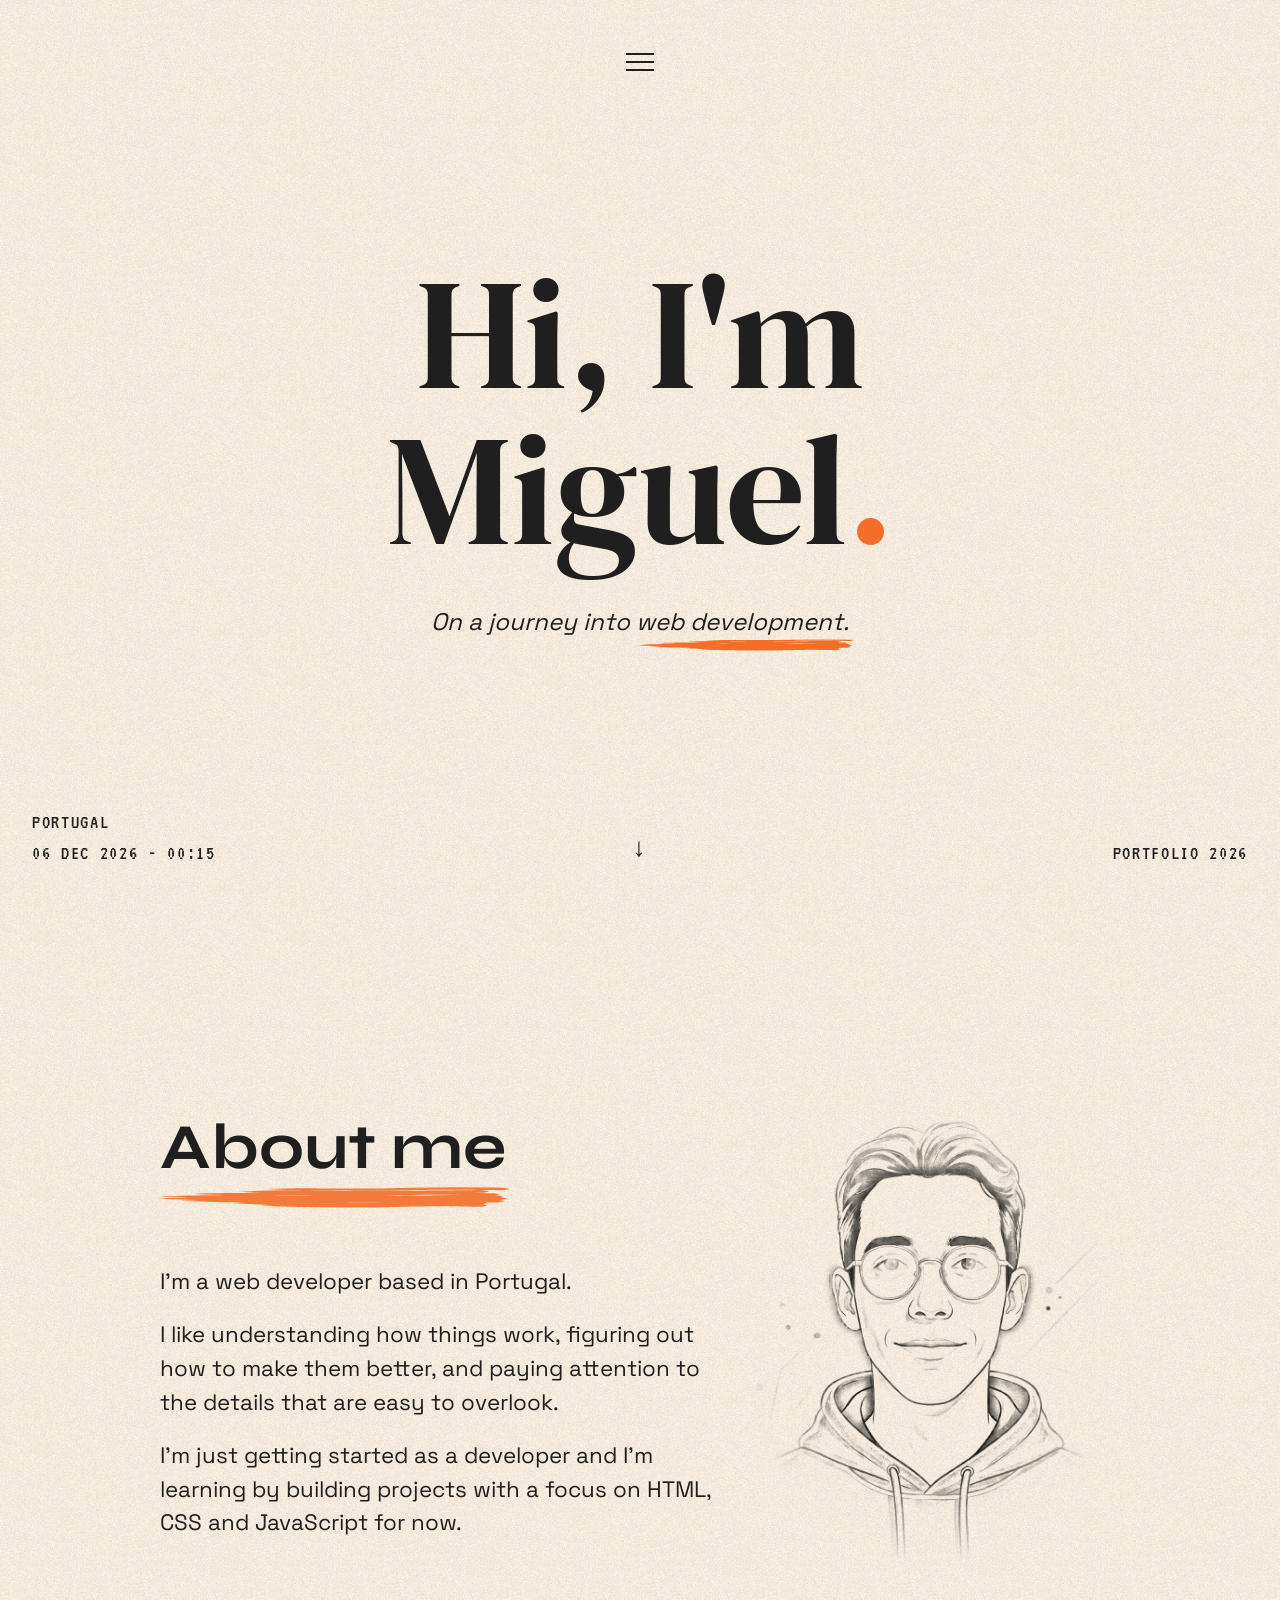
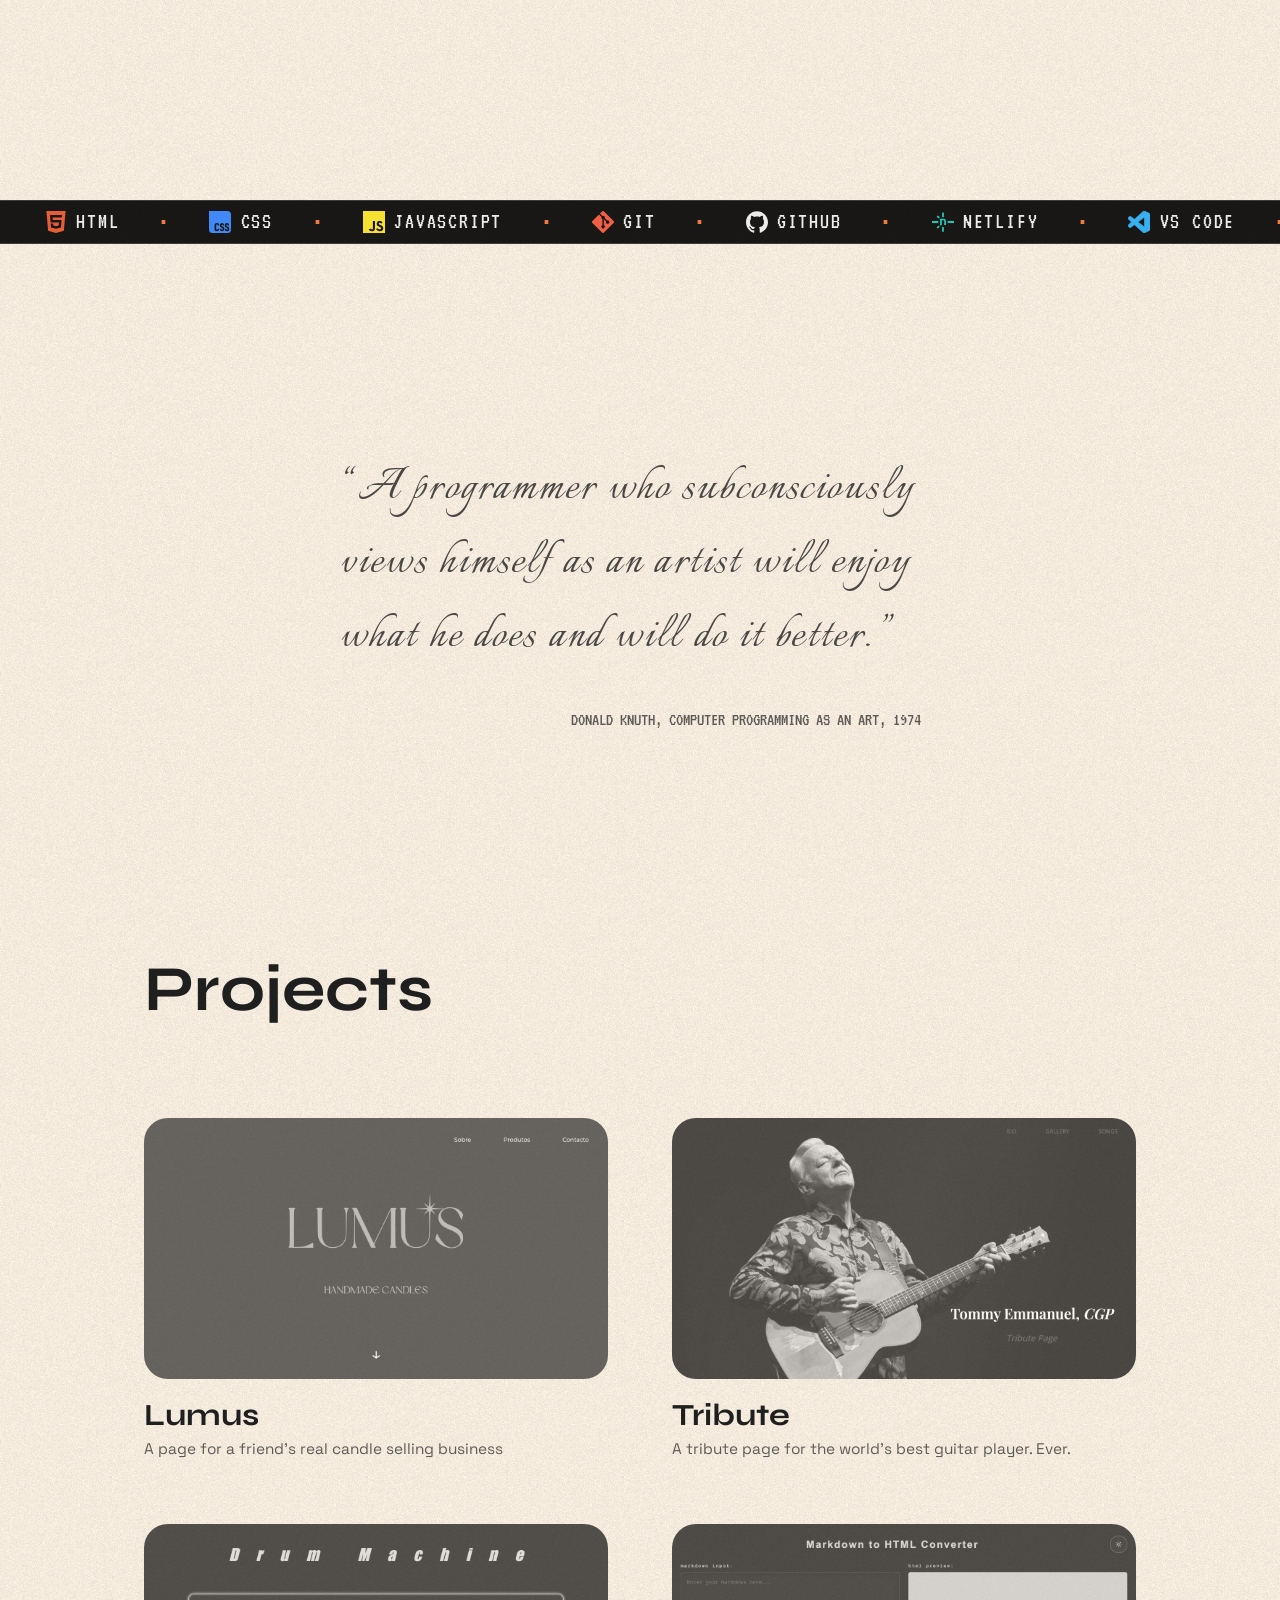
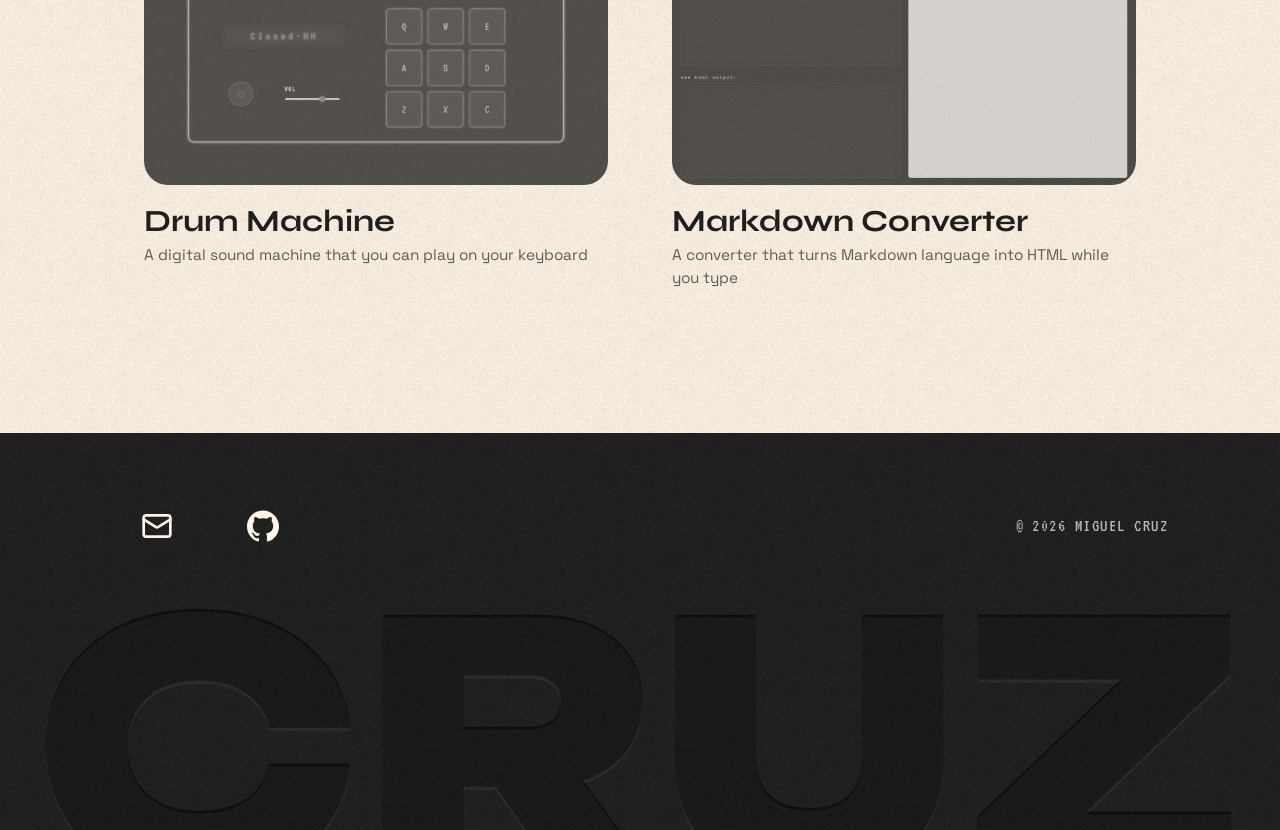
==== commit 8365858e: "Redesign menu button animation, implemented new fonts, responsive design tweaks" ====
--- a/personal-portfolio/index.html
+++ b/personal-portfolio/index.html
@@ -9,7 +9,8 @@
     <!-- Inter font (weights 300 to 700) -->
     <link rel="preconnect" href="https://fonts.googleapis.com">
     <link rel="preconnect" href="https://fonts.gstatic.com" crossorigin>
-    <link href="https://fonts.googleapis.com/css2?family=Inter:wght@300..700&family=VT323&family=Italianno&family=Unbounded:wght@800&display=swap" rel="stylesheet">
+
+    <link href="https://fonts.googleapis.com/css2?family=Space+Grotesk:wght@300..700&family=DM+Serif+Display&family=Syne:wght@700&family=VT323&family=Italianno&family=Unbounded:wght@800&display=swap" rel="stylesheet">
 
     <link rel="stylesheet" href="styles.css">
 </head>
--- a/personal-portfolio/styles.css
+++ b/personal-portfolio/styles.css
@@ -8,7 +8,10 @@
     --bg-subtle: #F7EBD5;
     --grain-image: url(images/grain-light.png);
 
-    --font-main: "Inter", system-ui, -apple-system, "Segoe UI", Roboto, Arial, sans-serif;
+    --font-main: "Space Grotesk", system-ui, -apple-system, "Segoe UI", Roboto, Arial, sans-serif; /* all body text + hero subtitle */
+    --font-heading: "Syne", "Space Grotesk", sans-serif; /* nav links, h2, h3 */
+    --font-title: "DM Serif Display", Georgia, serif; /* big hero title */
+    --font-sub: "Space Grotesk", sans-serif; /* hero subtitle (browser-slanted italic) */
     --font-screen: "VT323", "Courier New", monospace;
     --font-hand: "Italianno", "Apple Chancery", cursive;
     --font-display: "Unbounded", "Arial Black", sans-serif;   /* the big footer name */
@@ -125,14 +128,15 @@
   }
 
   h2 {
+    font-family: var(--font-heading);
     font-size: var(--text-md);
     font-weight: 700;
     line-height: 1.1;
   }
 
   h3 {
-    font-size: var(--text-sm);
-    font-weight: 600;
+    font-family: var(--font-heading);
+    font-weight: 700;
   }
 
   a {
@@ -183,7 +187,8 @@
     transition: width 0.6s cubic-bezier(0.32, 0.72, 0, 1),  /* Apple-like curve */
                 height 0.4s cubic-bezier(0.32, 0.72, 0, 1),
                 border-radius 0.6s cubic-bezier(0.32, 0.72, 0, 1),
-                color 0.35s
+                color 0.35s,
+                opacity 0.4s ease;   /* the fade when the island hides and comes back */
   }
 
   /* THE BLACK LAYER: sits behind the stripes and links, covers the whole island */
@@ -219,19 +224,26 @@
     clip-path: circle(150% at 50% 50%); /* much bigger, so the long bar is fully #black */
   }
 
-  /* SCROLLED + closed: */
-  .island.is-scrolled:not(.is-open) {
+  /* COMPACT + closed: black and small, only after scrolling up */
+  .island.is-compact:not(.is-open) {
     --island-size: 48px;
     color: var(--bg);
   }
 
-  .island.is-scrolled:not(.is-open)::before {
+  .island.is-compact:not(.is-open)::before {
     clip-path: circle(75% at 50% 50%);
   }
 
   /* hovering it brings back the full-size version */
-  .island.is-scrolled:not(.is-open):hover {
+  .island.is-compact:not(.is-open):hover {
     --island-size: var(--island-hover-size);
+  }
+
+
+  /* HIDDEN: JavaScript adds "is-hidden" while scrolling down with the menu closed */
+  .island.is-hidden {
+    opacity: 0;
+    pointer-events: none;  /* an invisible island can't be clicked or hovered */
   }
 
 
@@ -286,6 +298,8 @@
   .nav-links a {
     position: relative;
     padding-block: 0.25rem;
+    font-family: var(--font-heading);
+    font-weight: 700;
   }
 
   .nav-links a::after {
@@ -390,13 +404,18 @@
     text-align: center;
   }
 
+  .hero-title {
+    font-family: var(--font-title);
+    font-weight: 400;
+  }
+
   .dot {
     color: var(--accent);
   }
 
   .hero-sub {
-    margin-top: 1.5rem;
-    font-size: var(--text-sm);
+    margin-top: 1.8rem;
+    font-size: 1.5rem;
     font-weight: 400;
     line-height: 2;
     font-style: italic;
@@ -700,7 +719,9 @@
     display: inline-block;    /* title line box is only as wide as the title */
     margin-top: 1.25rem;
     margin-bottom: 0.1rem;
-    padding-bottom: 0.15rem;     /* room below the letters, so the letters g and j never touch the underline */
+    padding-bottom: 0.15rem;
+    line-height: 1.1;
+
   }
 
   /* the #orange line: hidden at rest, same behaviour as the nav links */
@@ -959,6 +980,11 @@
 
   @media (max-width: 1145px) {
 
+    /* hero sub */
+    .hero-sub {
+      font-size: 1.2rem;
+    }
+
     /* about */
     .about {
       grid-template-columns: 1fr;
@@ -1011,6 +1037,11 @@
   /* PHONE AND SMALL TABLET */
   @media (max-width: 800px) {
 
+    /* hero sub */
+    .hero-sub {
+      font-size: 1rem;
+    }
+
     /* nav */
     .site-header {
       padding: 0 1rem;
@@ -1086,6 +1117,11 @@
 
   @media (max-width: 600px) {
 
+    /* hero sub */
+    .hero-sub {
+      font-size: 0.9rem;
+    }
+
     /* about */
     .about {
       padding: 4rem 5rem 5rem;
@@ -1157,6 +1193,15 @@
       font-size: 0.9rem;
     }
 
+    .nav-links {
+       font-size: 0.8rem;
+    }
+
+    /* hero sub */
+    .hero-sub {
+      font-size: 0.8rem;
+    }    
+
     /* about */
     .about {
       padding: 4rem 3rem 5rem;
@@ -1189,7 +1234,11 @@
       --island-hover-size: 54px;
       padding: 0 0.5rem;
     }
-
+    
+    .nav-links {
+       font-size: 0.75rem;
+    }
+    
     .theme-toggle {
       width: 4.2rem;
       padding: 0;
@@ -1199,10 +1248,10 @@
       font-size: 0.7rem;
     }
   
-    /* hero */
+    /* hero sub */
     .hero-sub {
-      font-size: 1rem;
-    }
+      font-size: 0.7rem;
+    } 
 
     /* stack */
     .stack-track {
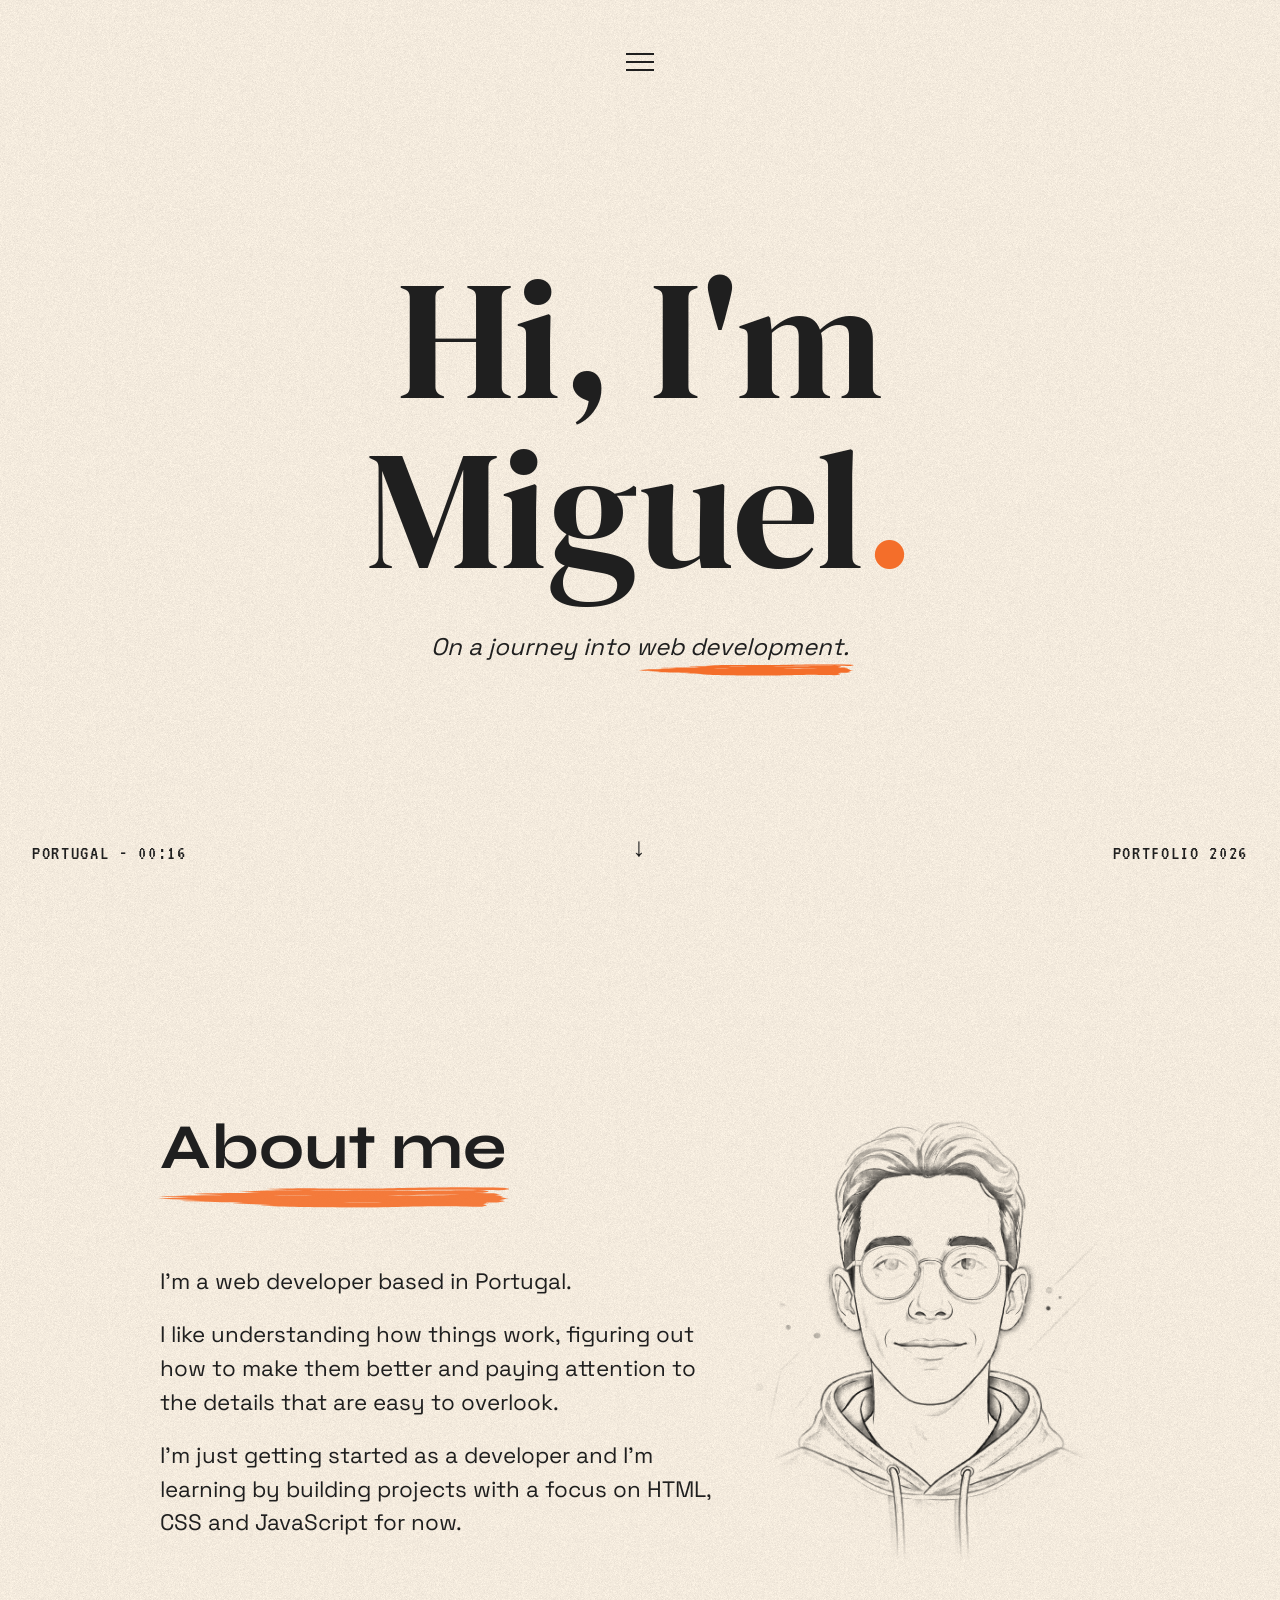
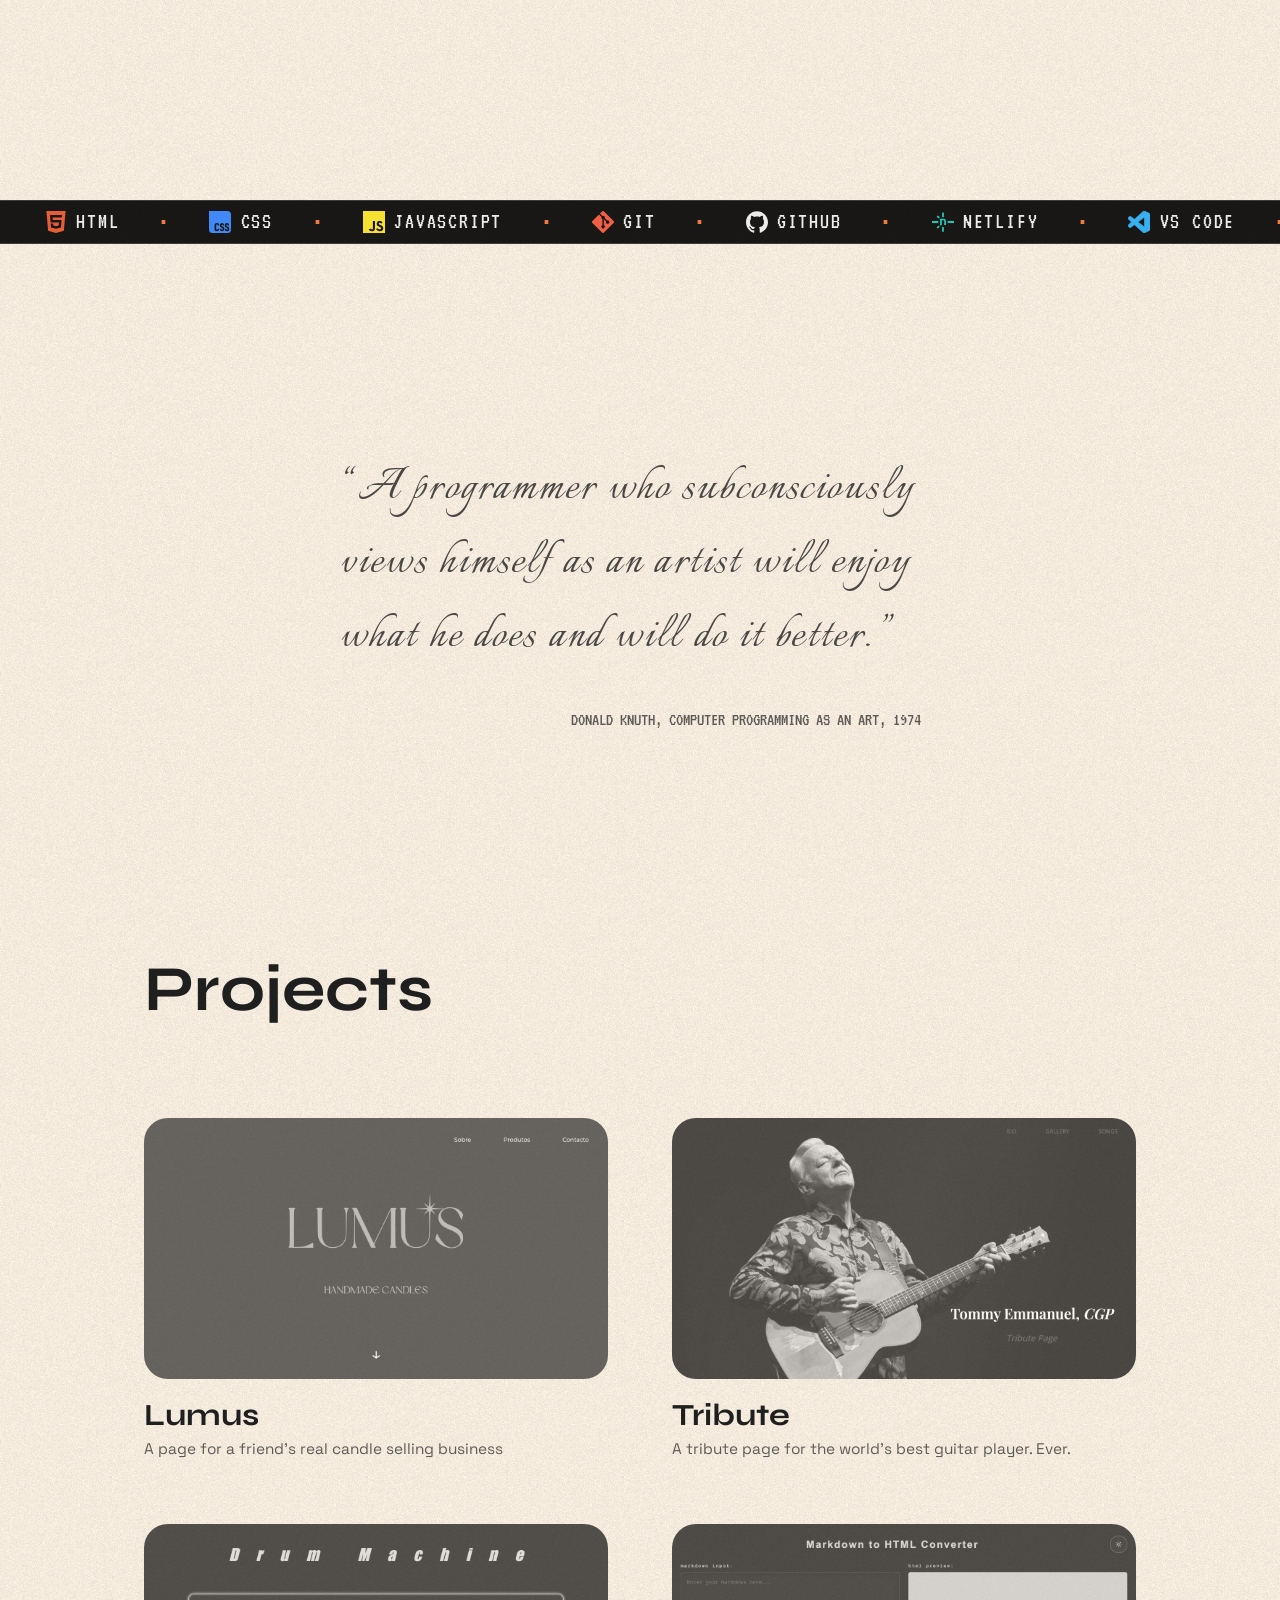
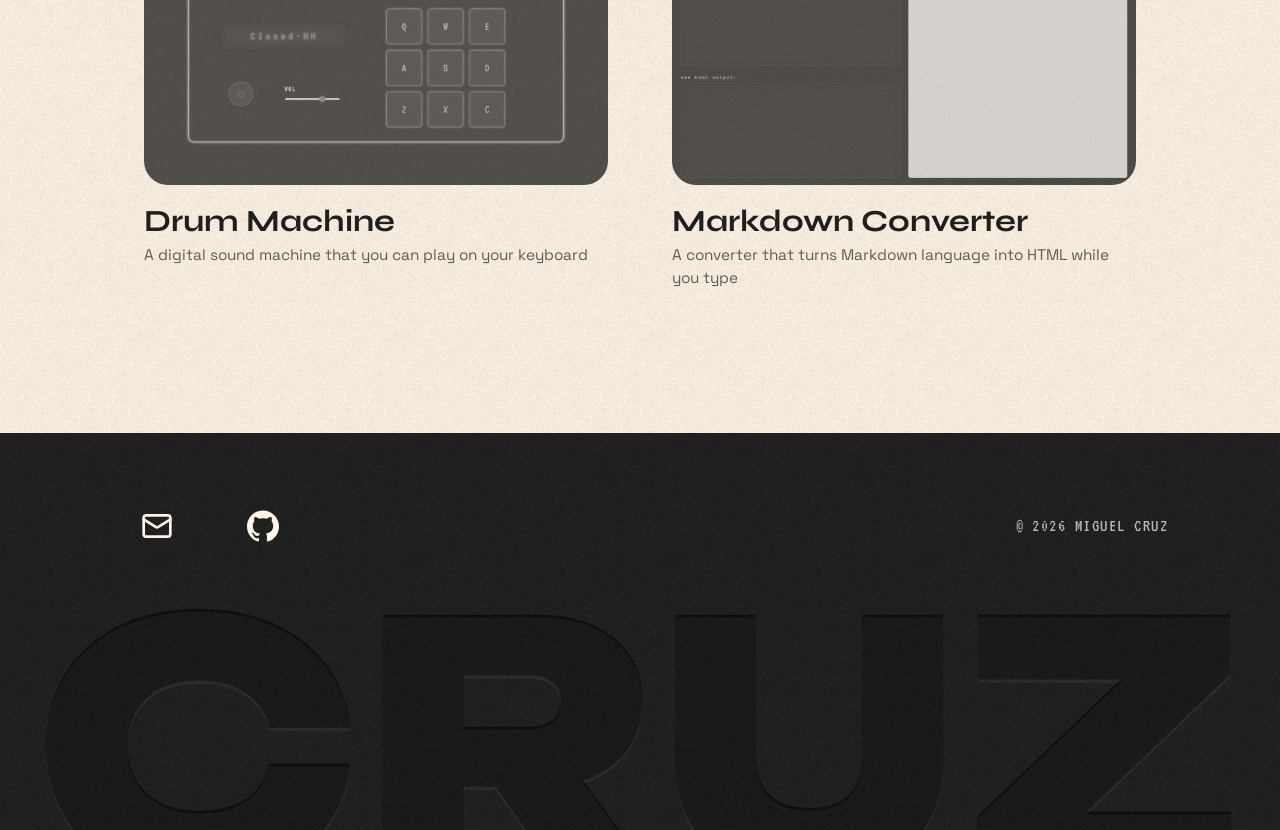
==== commit b04b1a5d: "Polish: responsive layout, fonts and footer, clean up script.js" ====
--- a/personal-portfolio/index.html
+++ b/personal-portfolio/index.html
@@ -4,9 +4,8 @@
     <meta charset="UTF-8">
     <meta name="viewport" content="width=device-width, initial-scale=1.0">
     <title>Miguel Cruz | Portfolio</title>
-    <meta name="description" content="Portfolio of Miguel Cruz, an aspiring web developer based in Portugal.">
+    <meta name="description" content="Miguel Cruz Portfolio, an aspiring web developer based in Portugal.">
 
-    <!-- Inter font (weights 300 to 700) -->
     <link rel="preconnect" href="https://fonts.googleapis.com">
     <link rel="preconnect" href="https://fonts.gstatic.com" crossorigin>
 
@@ -58,13 +57,12 @@
                 <p class="hero-sub">On a journey into <span class="brush">web development.</span></p>
             </div>
 
-            <!-- bottom row: place + its date and time (left), arrow (centre), edition mark (right) -->
+            <!-- bottom row: place and time (left), arrow (centre), edition mark (right) -->
             <div class="hero-details">
                 <p class="hero-clock">
-                    <span class="hero-place">Portugal</span>
+                    <span class="hero-place">Portugal</span> -
                     <!-- placeholders: script.js overwrites these with the real Portugal time -->
-                    <span class="hero-time">
-                        <span id="clock-date">12 OCT 2026</span> - 
+                    <span class="hero-time"> 
                         <span id="clock-hours">11</span><span class="clock-colon">:</span><span id="clock-minutes">43</span>
                     </span>
                 </p>
@@ -81,7 +79,7 @@
             <h2><span class="brush brush-title">About me</span></h2>
             <div class="about-text">
                 <p>I'm a web developer based in Portugal.</p>
-                <p>I like understanding how things work, figuring out how to make them better, and paying attention to the details that are easy to overlook.</p>
+                <p>I like understanding how things work, figuring out how to make them better and paying attention to the details that are easy to overlook.</p>
                 <p>I'm just getting started as a developer and I'm learning by building projects with a focus on HTML, CSS and JavaScript for now.</p>
             </div>
 
--- a/personal-portfolio/styles.css
+++ b/personal-portfolio/styles.css
@@ -11,7 +11,6 @@
     --font-main: "Space Grotesk", system-ui, -apple-system, "Segoe UI", Roboto, Arial, sans-serif; /* all body text + hero subtitle */
     --font-heading: "Syne", "Space Grotesk", sans-serif; /* nav links, h2, h3 */
     --font-title: "DM Serif Display", Georgia, serif; /* big hero title */
-    --font-sub: "Space Grotesk", sans-serif; /* hero subtitle (browser-slanted italic) */
     --font-screen: "VT323", "Courier New", monospace;
     --font-hand: "Italianno", "Apple Chancery", cursive;
     --font-display: "Unbounded", "Arial Black", sans-serif;   /* the big footer name */
@@ -23,8 +22,7 @@
     --text-xs: clamp(0.875rem, 0.8rem + 0.2vw, 1rem);
     --text-sm: clamp(1.25rem, 1rem + 0.8vw, 1.875rem);
     --text-md: clamp(2.25rem, 1.2rem + 3.6vw, 4rem);
-    --text-lg: clamp(3.5rem, 1.5rem + 6vw, 6.5rem);
-    --text-xl: clamp(4rem, 1rem + 11vw, 10.625rem);
+    --text-lg: clamp(4rem, 3.2rem + 10.4vw, 10.625rem);
   }
 
   /*  DARK THEME  */
@@ -122,7 +120,7 @@
   }
 
   h1 {
-    font-size: var(--text-xl);
+    font-size: var(--text-lg);
     font-weight: 700;
     line-height: 1;
   }
@@ -415,7 +413,8 @@
 
   .hero-sub {
     margin-top: 1.8rem;
-    font-size: 1.5rem;
+    font-size: clamp(0.95rem, 4.1vw, 1.5rem);
+    white-space: nowrap;
     font-weight: 400;
     line-height: 2;
     font-style: italic;
@@ -436,8 +435,7 @@
   }
 
   .hero-clock {
-    display: flex;
-    flex-direction: column;  /* "Portugal" on top, date and time under it */
+    white-space: nowrap;
   }
 
   .hero-edition {
@@ -980,23 +978,10 @@
 
   @media (max-width: 1145px) {
 
-    /* hero sub */
-    .hero-sub {
-      font-size: 1.2rem;
-    }
-
     /* about */
     .about {
-      grid-template-columns: 1fr;
       min-height: auto;
-      max-width: 48rem;
-      padding: 7rem 6rem 7rem;
-    }
-    .about-photo {
-      grid-column: 1;
-      grid-row: auto;
-      justify-self: center;
-      width: min(100%, 22rem);
+      padding: 7rem 4.5rem 11rem;
     }
 
     /* quote */
@@ -1037,11 +1022,6 @@
   /* PHONE AND SMALL TABLET */
   @media (max-width: 800px) {
 
-    /* hero sub */
-    .hero-sub {
-      font-size: 1rem;
-    }
-
     /* nav */
     .site-header {
       padding: 0 1rem;
@@ -1060,16 +1040,13 @@
     .hero-details {
       font-size: 1rem;
       letter-spacing: 0.05em;
-    }
-    .hero-time {
-      white-space: nowrap;  /* date and time never break into two lines */
     }
 
     /* about */
     .about {
       grid-template-columns: 1fr;
       min-height: auto;
-      padding: 5rem 6rem 6rem;
+      padding: 8rem 6rem 9rem;
     }
     .about-photo {
       grid-column: 1;
@@ -1091,7 +1068,7 @@
       padding: 0 6rem 5rem;
     }
     .projects h2 {
-      margin-bottom: 3rem;
+      margin-bottom: 5rem;
     }
     .project-list {
       grid-template-columns: 1fr;
@@ -1117,14 +1094,9 @@
 
   @media (max-width: 600px) {
 
-    /* hero sub */
-    .hero-sub {
-      font-size: 0.9rem;
-    }
-
     /* about */
     .about {
-      padding: 4rem 5rem 5rem;
+      padding: 7rem 5rem 10rem;
     }
     .about-photo {
       width: min(100%, 16rem);
@@ -1140,10 +1112,13 @@
 
     /* quote */
     .statement {
-      padding: 7rem 3rem;
+      padding: 10rem 3rem;
     }
     .statement-text {
       font-size: clamp(1.2rem, 8vw, 2rem); /* min, 8% of the screen width, max */
+      opacity: 1;
+      filter: none;
+      -webkit-text-stroke: 0.2px currentColor; /* thickens the strokes a little */    
     }
     .statement-source {
       font-size: clamp(0.7rem, 8vw, 0.9rem);
@@ -1158,13 +1133,14 @@
     .projects h2 {
       margin-bottom: 5rem;
     }
+
     .project-list {
       gap: 2.5rem;
     }
 
     /* footer */
     .footer-top {
-      padding: 0 1.7rem;
+      padding: 0.6rem 1.7rem;
     }
     .footer-links {
       gap: 1rem;
@@ -1197,14 +1173,19 @@
        font-size: 0.8rem;
     }
 
-    /* hero sub */
-    .hero-sub {
-      font-size: 0.8rem;
-    }    
+    /* Projects moves a bit to the right, closer to the center button */
+    .nav-links-left li:last-child a {
+      left: 0.90rem;
+    }
+
+    /* Contact moves a bit to the left, closer to the center button */
+    .nav-links-right li:first-child a {
+      left: -0.2rem;
+    }  
 
     /* about */
     .about {
-      padding: 4rem 3rem 5rem;
+      padding: 7rem 3rem 10rem;
     }
 
     /* stack */
@@ -1220,6 +1201,35 @@
     /* projects */
     .projects {
       padding: 0 2rem 4rem;
+    }
+
+    /* footer */
+
+    .site-footer {
+      padding-top: 1.9rem;
+    }
+
+    .footer-top {
+      padding: 1rem;
+    }
+
+    .footer-links {
+      gap: 0.5rem;
+    }
+    .footer-links a {
+      padding: 10px;
+    }
+    .footer-links .icon,
+    .footer-icon {
+      width: 1.75rem;
+      height: 1.75rem;
+    }
+    .footer-copy {
+      font-size: 0.9rem;
+      letter-spacing: 0.05em;
+    }
+    .footer-name {
+      transform: translateY(8%);
     }
   }
 
@@ -1247,11 +1257,6 @@
     .theme-labels {
       font-size: 0.7rem;
     }
-  
-    /* hero sub */
-    .hero-sub {
-      font-size: 0.7rem;
-    } 
 
     /* stack */
     .stack-track {
@@ -1298,4 +1303,11 @@
       filter: grayscale(0) opacity(100%);
       transform: scale(1.02);
     }
+  }
+
+  /* underline always on on touchscreen devices */
+  @media (hover: none) {
+    .project-card h3::after {
+      transform: scaleX(1);    /* underline at full width, no animation */
+    }
   }
